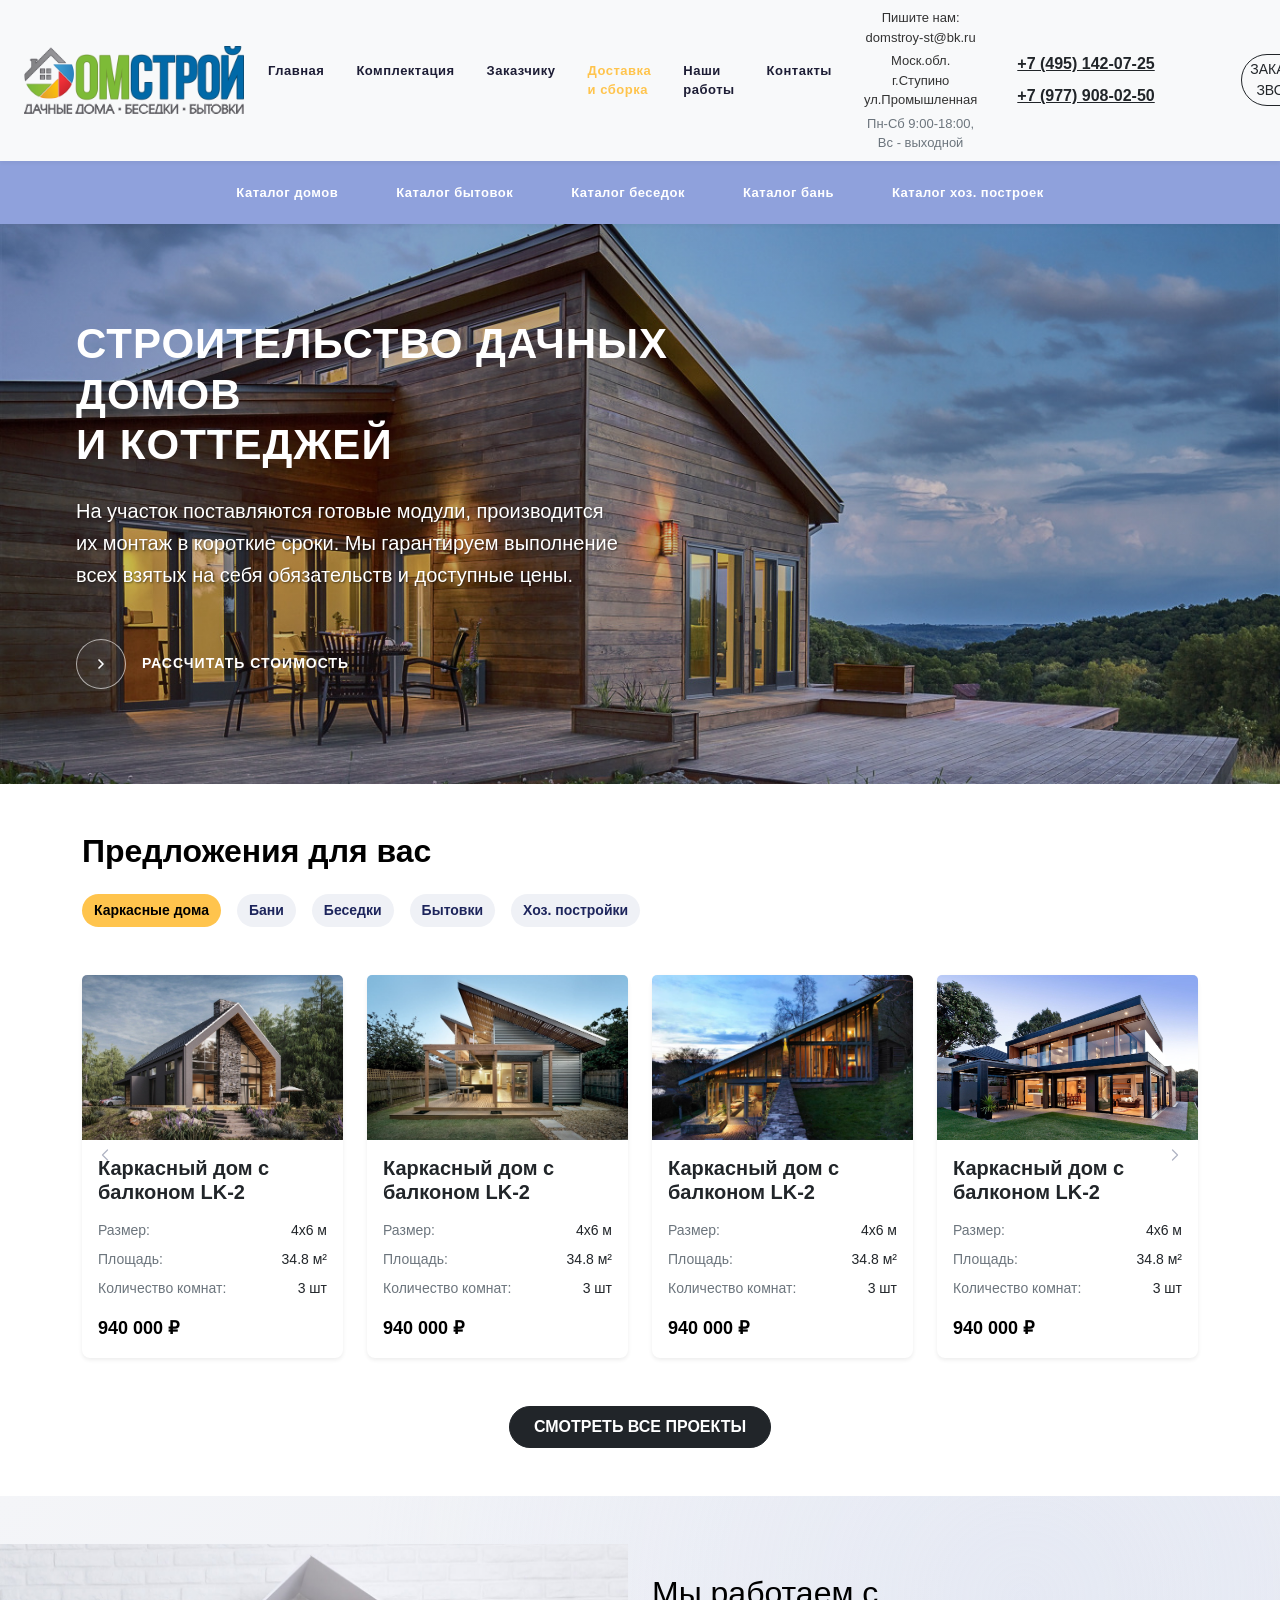
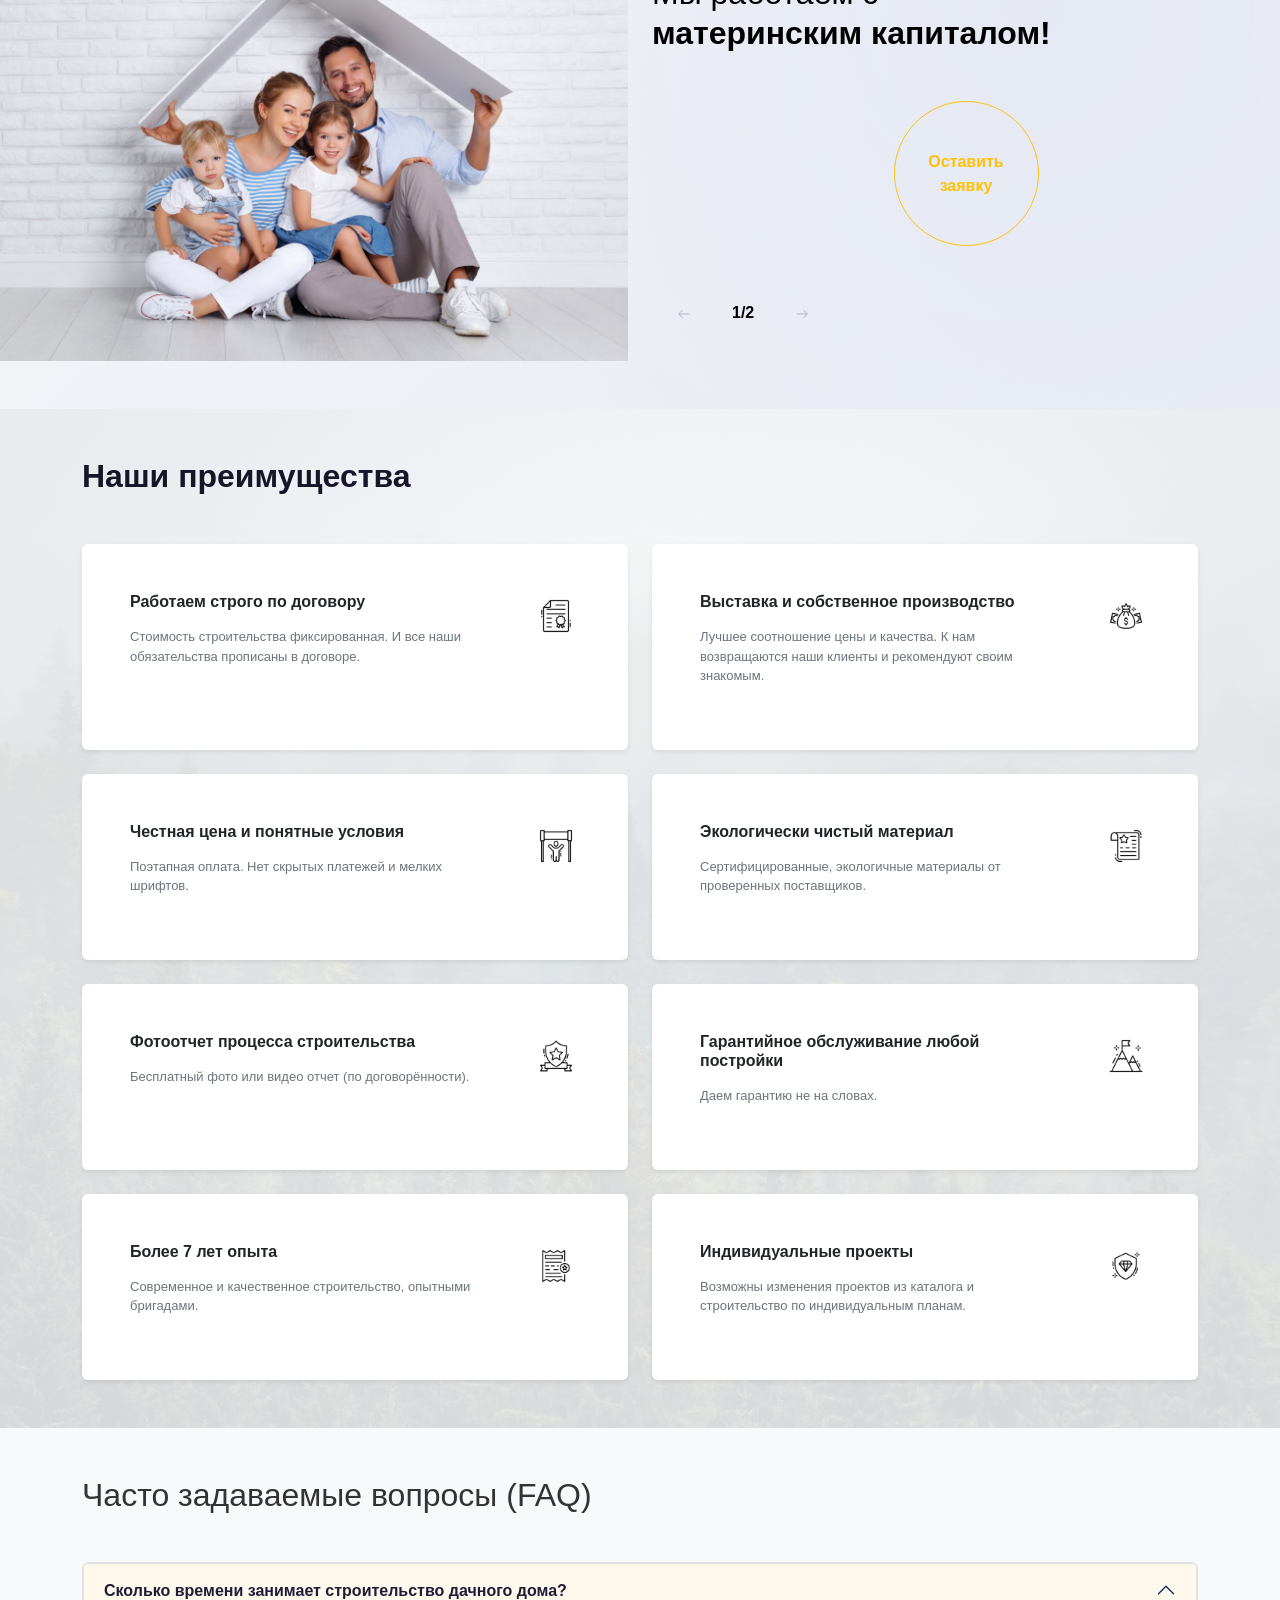
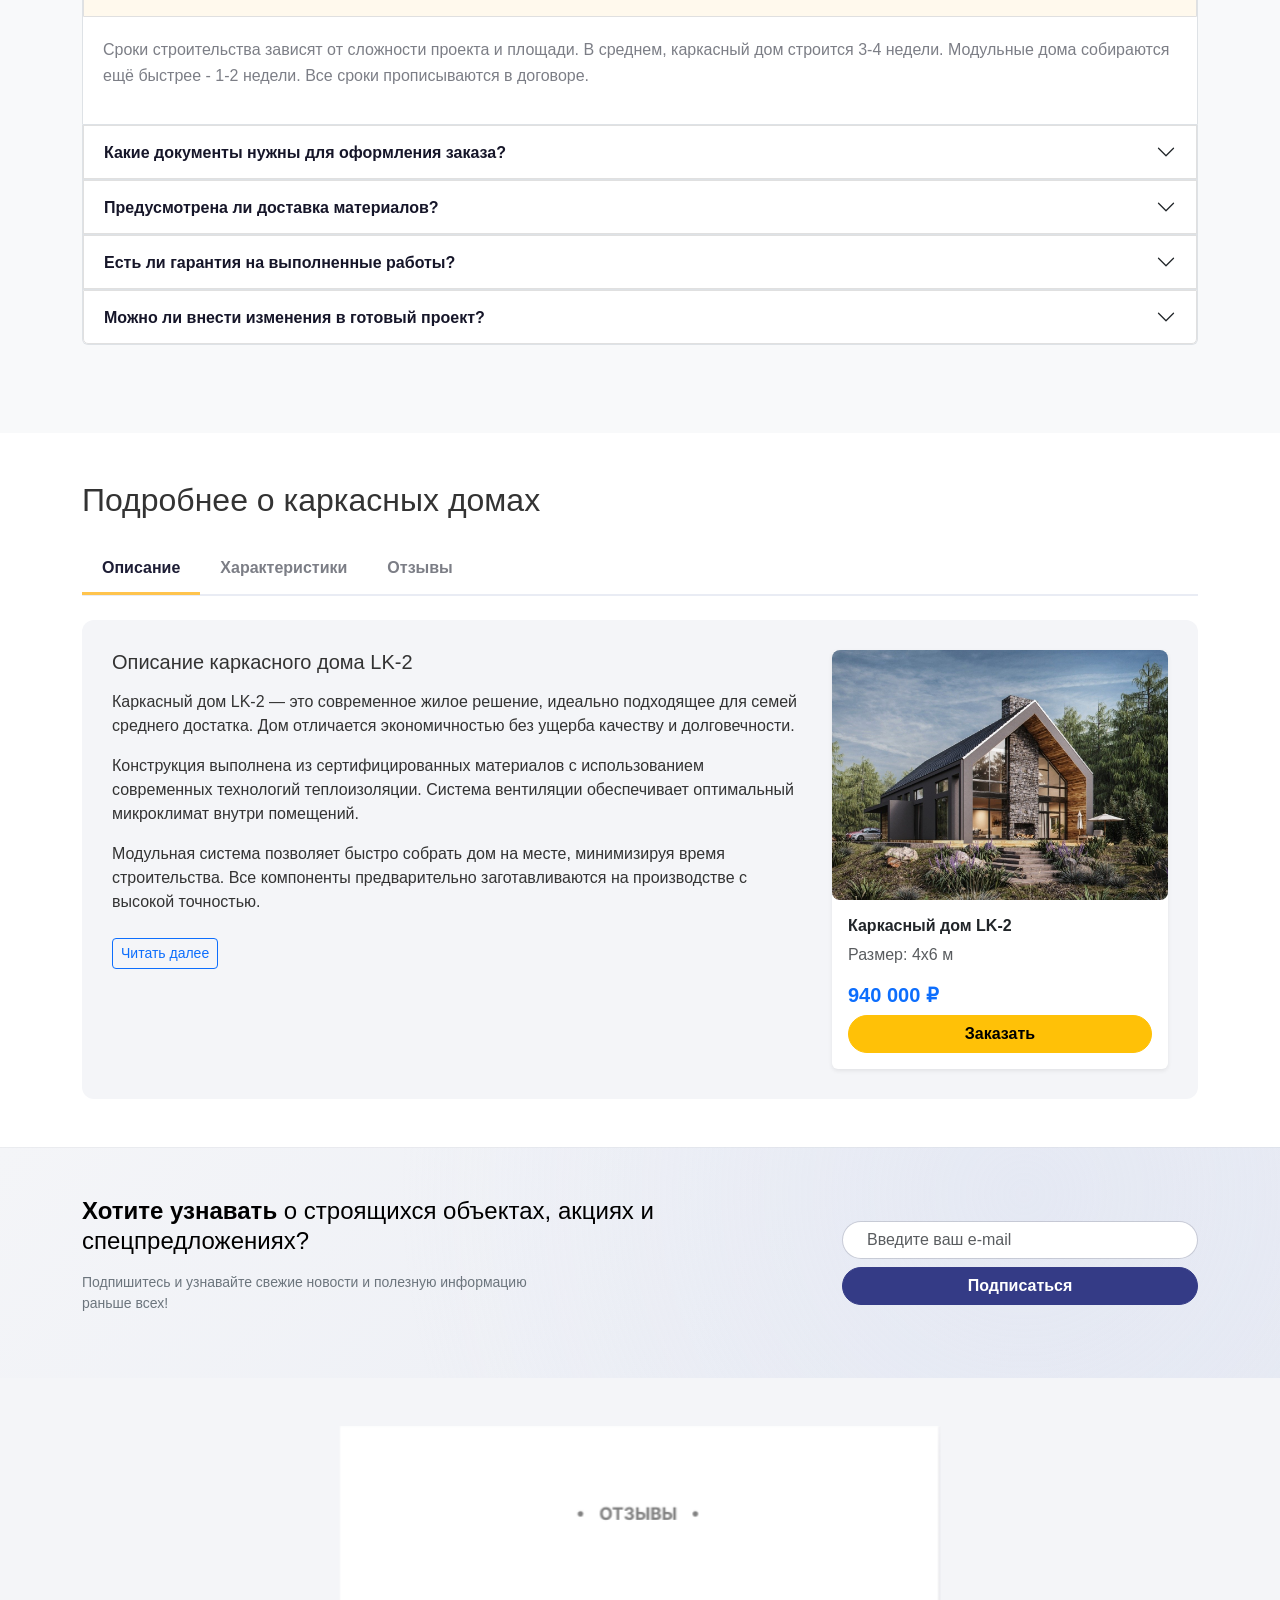
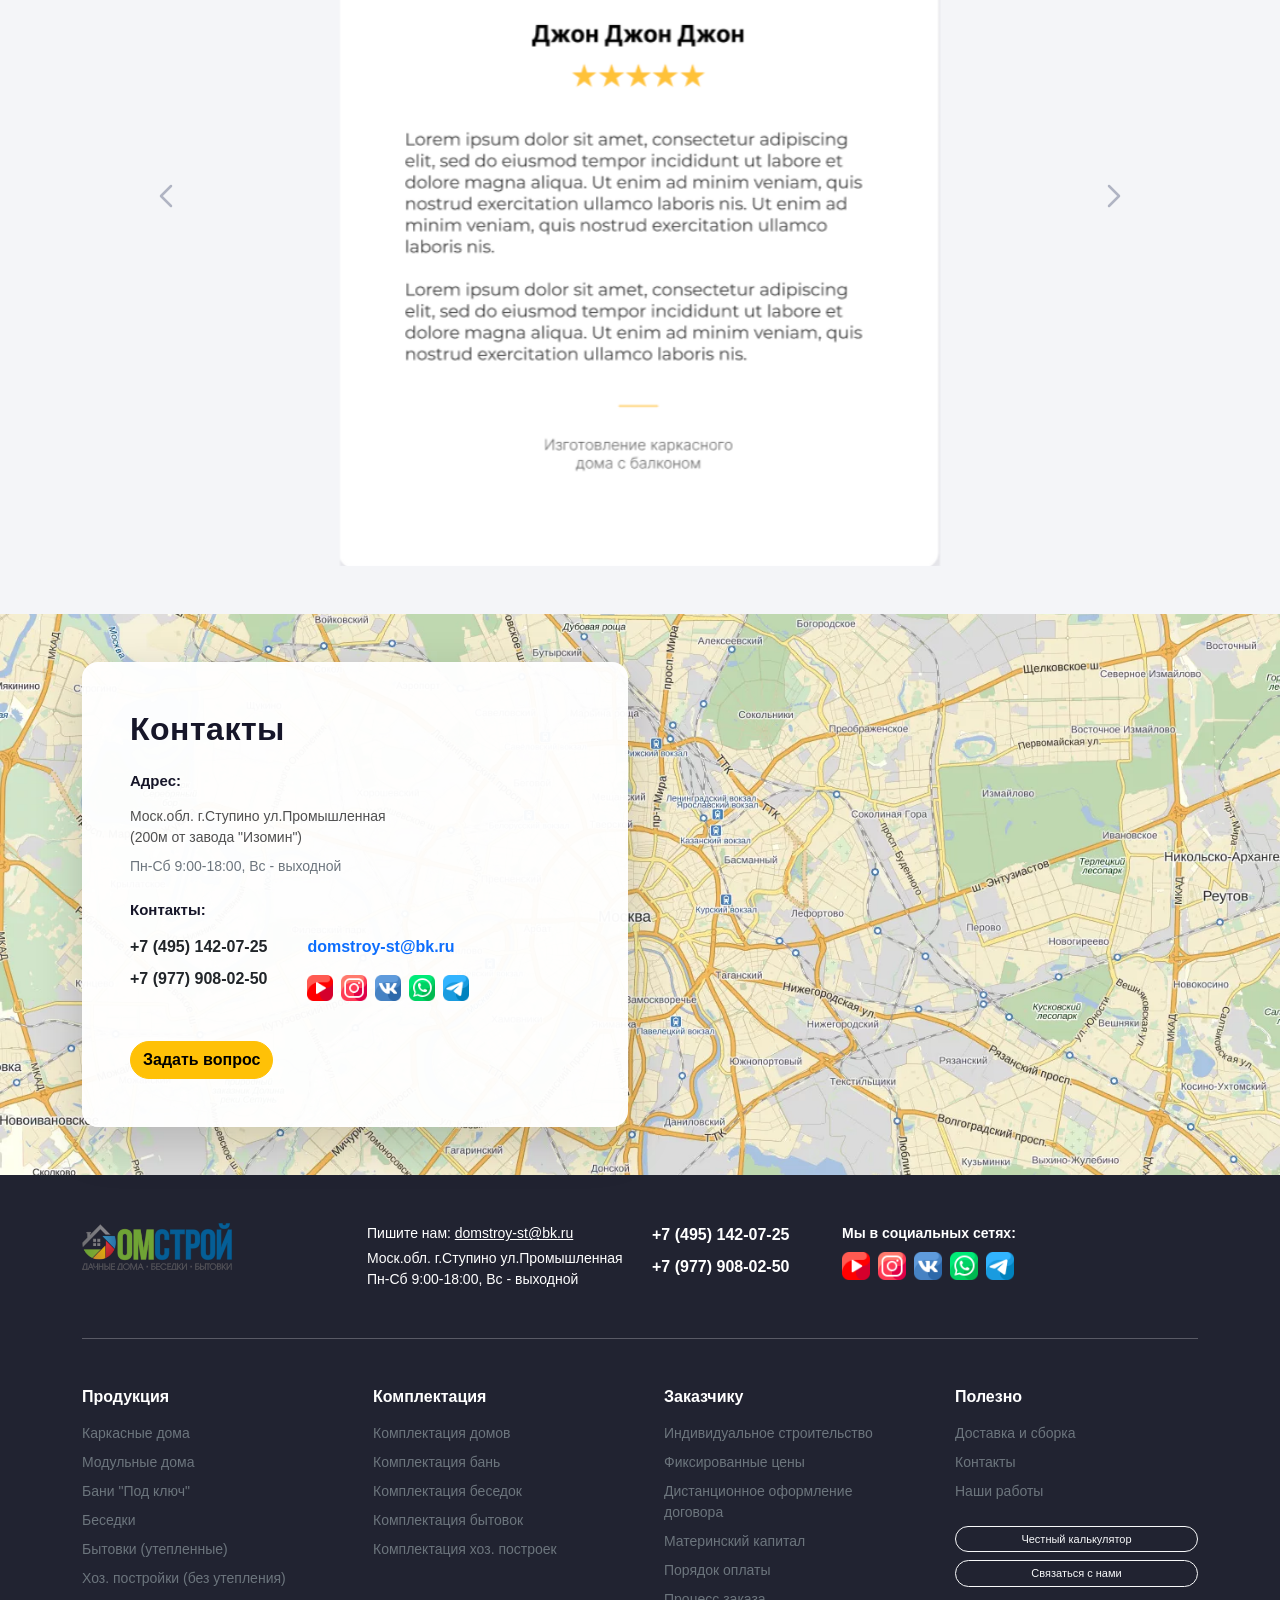
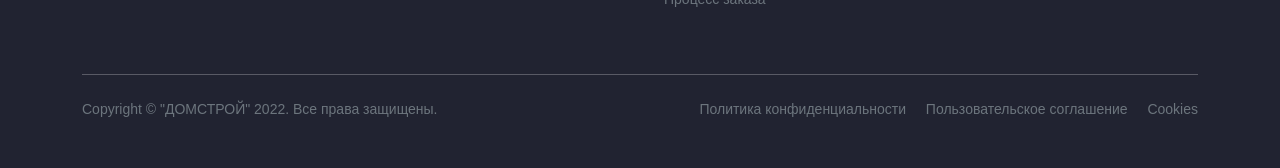
==== Bootstrap/sait2.html @ effdfbab "Update sait2.html" ====
<!DOCTYPE html>
<html lang="ru">
<head>
  <meta charset="UTF-8">
  <meta name="viewport" content="width=device-width, initial-scale=1.0">
  <title>ДомСтрой — Строительство дачных домов</title>
  <link href="https://cdn.jsdelivr.net/npm/bootstrap@5.3.0/dist/css/bootstrap.min.css" rel="stylesheet">
  <link rel="stylesheet" href="sait2.css">
</head>
<body data-bs-spy="scroll" data-bs-target="#mainNavbar" data-bs-root-margin="0px 0px -40%">

  <header id="main">
    <nav class="navbar navbar-expand-lg navbar-light bg-light sticky-top" id="mainNavbar">
      <div class="container-fluid px-3 px-md-4">
        <a class="navbar-brand" href="#main">
          <img src="media/logo.png" alt="ДомСтрой" height="50">
        </a>

        <div class="d-none d-lg-flex align-items-center order-lg-last gap-4 ms-auto">
          <div class="text-center" style="font-size: 13px;">
            <p class="mb-1">Пишите нам: <a href="mailto:domstroy-st@bk.ru" class="text-decoration-none">domstroy-st@bk.ru</a></p>
            <p class="mb-1">Моск.обл. г.Ступино ул.Промышленная</p>
            <p class="mb-0 text-secondary">Пн-Сб 9:00-18:00, Вс - выходной</p>
          </div>
          <div class="d-flex flex-column gap-1 ms-3" style="min-width: 200px;">
            <a href="tel:+74951420725" class="text-dark fw-bold mb-1">+7 (495) 142-07-25</a>
            <a href="tel:+79779080250" class="text-dark fw-bold">+7 (977) 908-02-50</a>
          </div>
          <button class="btn btn-outline-dark btn-sm rounded-pill" data-bs-toggle="modal" data-bs-target="#callbackModal">ЗАКАЗАТЬ ЗВОНОК</button>
          <div class="d-flex gap-2 ms-2">
            <img src="media/youtube.png" alt="YouTube" width="24" height="24" style="cursor: pointer;">
            <img src="media/inst.png" alt="Instagram" width="24" height="24" style="cursor: pointer;">
            <img src="media/vk.png" alt="VK" width="24" height="24" style="cursor: pointer;">
            <img src="media/whatsapp.png" alt="WhatsApp" width="24" height="24" style="cursor: pointer;">
            <img src="media/tg.png" alt="Telegram" width="24" height="24" style="cursor: pointer;">
          </div>
        </div>

        <button class="navbar-toggler" type="button" data-bs-toggle="collapse" data-bs-target="#navbarNav" aria-controls="navbarNav" aria-expanded="false" aria-label="Переключить навигацию">
          <span class="navbar-toggler-icon"></span>
        </button>

        <div class="collapse navbar-collapse mt-3 mt-lg-0" id="navbarNav">
          <div class="navbar-nav ms-auto me-lg-4 gap-lg-3">
            <a class="nav-link active" href="#main">Главная</a>
            <a class="nav-link" href="#equipment">Комплектация</a>
            <div class="nav-item dropdown d-lg-none">
              <a class="nav-link dropdown-toggle" href="#" id="navbarCatalogMob" role="button" data-bs-toggle="dropdown" aria-expanded="false">
                Каталог
              </a>
              <ul class="dropdown-menu" aria-labelledby="navbarCatalogMob">
                <li><a class="dropdown-item" href="#cat-houses">Каталог домов</a></li>
                <li><a class="dropdown-item" href="#cat-cabins">Каталог бытовок</a></li>
                <li><a class="dropdown-item" href="#cat-gazebos">Каталог беседок</a></li>
                <li><a class="dropdown-item" href="#cat-baths">Каталог бань</a></li>
                <li><a class="dropdown-item" href="#cat-buildings">Каталог хоз. построек</a></li>
              </ul>
            </div>
            <a class="nav-link" href="#client">Заказчику</a>
            <a class="nav-link" href="#delivery">Доставка и сборка</a>
            <a class="nav-link" href="#works">Наши работы</a>
            <a class="nav-link" href="#contacts">Контакты</a>
          </div>

          <div class="d-lg-none mt-3 pb-3 border-top">
            <p class="small mb-2">Пишите нам: <a href="mailto:domstroy-st@bk.ru">domstroy-st@bk.ru</a></p>
            <p class="small mb-2">Моск.обл. г.Ступино ул.Промышленная<br>Пн-Сб 9:00-18:00, Вс - выходной</p>
            <div class="d-flex flex-column gap-2 mb-3">
              <a href="tel:+74951420725" class="fw-bold text-dark">+7 (495) 142-07-25</a>
              <a href="tel:+79779080250" class="fw-bold text-dark">+7 (977) 908-02-50</a>
            </div>
            <div class="d-flex gap-2 mb-3">
              <img src="media/youtube.png" alt="YouTube" width="24">
              <img src="media/inst.png" alt="Instagram" width="24">
              <img src="media/vk.png" alt="VK" width="24">
              <img src="media/whatsapp.png" alt="WhatsApp" width="24">
              <img src="media/tg.png" alt="Telegram" width="24">
            </div>
            <button class="btn btn-outline-dark btn-sm w-100 rounded-pill" data-bs-toggle="modal" data-bs-target="#callbackModal">ЗАКАЗАТЬ ЗВОНОК</button>
          </div>
        </div>
      </div>
    </nav>

    <nav class="navbar bg-light d-none d-lg-block py-2" style="background-color: #8fa1dc !important;">
      <div class="container-fluid px-3 px-md-4">
        <ul class="navbar-nav flex-row gap-5 ms-auto me-auto w-100 justify-content-center">
          <li class="nav-item"><a class="nav-link text-white" href="#cat-houses">Каталог домов</a></li>
          <li class="nav-item"><a class="nav-link text-white" href="#cat-cabins">Каталог бытовок</a></li>
          <li class="nav-item"><a class="nav-link text-white" href="#cat-gazebos">Каталог беседок</a></li>
          <li class="nav-item"><a class="nav-link text-white" href="#cat-baths">Каталог бань</a></li>
          <li class="nav-item"><a class="nav-link text-white" href="#cat-buildings">Каталог хоз. построек</a></li>
        </ul>
      </div>
    </nav>
  </header>

  <main>
    <section class="hero d-flex align-items-center justify-content-start">
      <div class="container-fluid" style="max-width: 100%;">
        <div class="row">
          <div class="col-12 col-lg-8">
            <div class="hero-content">
              <h1 class="display-4 fw-bold mb-4">Строительство дачных домов<br>и коттеджей</h1>
              <p class="fs-5 mb-5">На участок поставляются готовые модули, производится их монтаж в короткие сроки. Мы гарантируем выполнение всех взятых на себя обязательств и доступные цены.</p>
              
              <a href="#calculator" class="calc-btn d-inline-flex align-items-center gap-3">
                <span class="arrow-circle d-flex align-items-center justify-content-center" style="width: 50px; height: 50px; border: 1px solid rgba(255,255,255,0.6); border-radius: 50px; background: rgba(255,255,255,0.05);">
                  <svg viewBox="0 0 24 24" style="width: 16px; height: 16px; fill: none; stroke: #fff; stroke-width: 2.5; stroke-linecap: round; stroke-linejoin: round;">
                    <polyline points="9 18 15 12 9 6"></polyline>
                  </svg>
                </span>
                Рассчитать стоимость
              </a>
            </div>
          </div>
        </div>
      </div>
    </section>
    <section class="offers py-5" id="equipment">
      <div class="container-lg">
        <h2 class="offers-title mb-4">Предложения для вас</h2>
        
        <div class="d-flex flex-wrap gap-3 mb-5">
          <button class="btn btn-light rounded-pill tab-btn active" data-bs-toggle="button">Каркасные дома</button>
          <button class="btn btn-light rounded-pill tab-btn" data-bs-toggle="button">Бани</button>
          <button class="btn btn-light rounded-pill tab-btn" data-bs-toggle="button">Беседки</button>
          <button class="btn btn-light rounded-pill tab-btn" data-bs-toggle="button">Бытовки</button>
          <button class="btn btn-light rounded-pill tab-btn" data-bs-toggle="button">Хоз. постройки</button>
        </div>
        
        <div class="position-relative">
          <button class="btn btn-link text-decoration-none position-absolute top-50 start-0 translate-middle-y z-3 arrow-btn prev-btn" type="button" style="color: #b0b4c3;">
            <svg viewBox="0 0 24 24" width="20" height="40" fill="none" stroke="currentColor" stroke-width="1.5" stroke-linecap="round" stroke-linejoin="round"><polyline points="15 18 9 12 15 6"></polyline></svg>
          </button>
          
          <div class="row g-4">
            <div class="col-12 col-md-6 col-lg-3">
              <div class="card h-100 product-card border-0 rounded-3 shadow-sm">
                <img src="media/dom1.png" class="card-img-top" alt="Каркасный дом" style="height: 165px; object-fit: cover;">
                <div class="card-body d-flex flex-column">
                  <h5 class="card-title fw-bold mb-3">Каркасный дом с балконом LK-2</h5>
                  <div class="specs mb-3 flex-grow-1">
                    <div class="d-flex justify-content-between mb-2">
                      <span class="small text-secondary">Размер:</span><span class="small fw-medium">4х6 м</span>
                    </div>
                    <div class="d-flex justify-content-between mb-2">
                      <span class="small text-secondary">Площадь:</span><span class="small fw-medium">34.8 м²</span>
                    </div>
                    <div class="d-flex justify-content-between">
                      <span class="small text-secondary">Количество комнат:</span><span class="small fw-medium">3 шт</span>
                    </div>
                  </div>
                  <div class="product-price fw-bold">940 000 ₽</div>
                </div>
              </div>
            </div>

            <div class="col-12 col-md-6 col-lg-3">
              <div class="card h-100 product-card border-0 rounded-3 shadow-sm">
                <img src="media/dom2.png" class="card-img-top" alt="Каркасный дом" style="height: 165px; object-fit: cover;">
                <div class="card-body d-flex flex-column">
                  <h5 class="card-title fw-bold mb-3">Каркасный дом с балконом LK-2</h5>
                  <div class="specs mb-3 flex-grow-1">
                    <div class="d-flex justify-content-between mb-2">
                      <span class="small text-secondary">Размер:</span><span class="small fw-medium">4х6 м</span>
                    </div>
                    <div class="d-flex justify-content-between mb-2">
                      <span class="small text-secondary">Площадь:</span><span class="small fw-medium">34.8 м²</span>
                    </div>
                    <div class="d-flex justify-content-between">
                      <span class="small text-secondary">Количество комнат:</span><span class="small fw-medium">3 шт</span>
                    </div>
                  </div>
                  <div class="product-price fw-bold">940 000 ₽</div>
                </div>
              </div>
            </div>

            <div class="col-12 col-md-6 col-lg-3">
              <div class="card h-100 product-card border-0 rounded-3 shadow-sm">
                <img src="media/dom3.png" class="card-img-top" alt="Каркасный дом" style="height: 165px; object-fit: cover;">
                <div class="card-body d-flex flex-column">
                  <h5 class="card-title fw-bold mb-3">Каркасный дом с балконом LK-2</h5>
                  <div class="specs mb-3 flex-grow-1">
                    <div class="d-flex justify-content-between mb-2">
                      <span class="small text-secondary">Размер:</span><span class="small fw-medium">4х6 м</span>
                    </div>
                    <div class="d-flex justify-content-between mb-2">
                      <span class="small text-secondary">Площадь:</span><span class="small fw-medium">34.8 м²</span>
                    </div>
                    <div class="d-flex justify-content-between">
                      <span class="small text-secondary">Количество комнат:</span><span class="small fw-medium">3 шт</span>
                    </div>
                  </div>
                  <div class="product-price fw-bold">940 000 ₽</div>
                </div>
              </div>
            </div>

            <div class="col-12 col-md-6 col-lg-3">
              <div class="card h-100 product-card border-0 rounded-3 shadow-sm">
                <img src="media/dom4.png" class="card-img-top" alt="Каркасный дом" style="height: 165px; object-fit: cover;">
                <div class="card-body d-flex flex-column">
                  <h5 class="card-title fw-bold mb-3">Каркасный дом с балконом LK-2</h5>
                  <div class="specs mb-3 flex-grow-1">
                    <div class="d-flex justify-content-between mb-2">
                      <span class="small text-secondary">Размер:</span><span class="small fw-medium">4х6 м</span>
                    </div>
                    <div class="d-flex justify-content-between mb-2">
                      <span class="small text-secondary">Площадь:</span><span class="small fw-medium">34.8 м²</span>
                    </div>
                    <div class="d-flex justify-content-between">
                      <span class="small text-secondary">Количество комнат:</span><span class="small fw-medium">3 шт</span>
                    </div>
                  </div>
                  <div class="product-price fw-bold">940 000 ₽</div>
                </div>
              </div>
            </div>
          </div>

          <button class="btn btn-link text-decoration-none position-absolute top-50 end-0 translate-middle-y z-3 arrow-btn next-btn" type="button" style="color: #b0b4c3;">
            <svg viewBox="0 0 24 24" width="20" height="40" fill="none" stroke="currentColor" stroke-width="1.5" stroke-linecap="round" stroke-linejoin="round"><polyline points="9 18 15 12 9 6"></polyline></svg>
          </button>
        </div>

        <div class="text-center mt-5">
          <a href="#" class="btn btn-dark rounded-pill py-2 px-4 text-uppercase fw-bold">Смотреть все проекты</a>
        </div>
      </div>
    </section>
    <section class="promo-slider py-5" id="client>
      <div class="container-lg">
        <div class="row align-items-center gy-4">
          <div class="col-12 col-lg-6">
            <img src="media/zayavka.png" class="img-fluid" alt="Работа с материнским капиталом">
          </div>
          
          <div class="col-12 col-lg-6">
            <div class="promo-content">
              <h2 class="fs-2 mb-5">Мы работаем с <br><strong>материнским капиталом!</strong></h2>
              <button class="btn btn-outline-warning rounded-circle d-flex align-items-center justify-content-center mx-lg-auto" style="width: 145px; height: 145px; font-weight: 700;" data-bs-toggle="modal" data-bs-target="#applicationModal">
                Оставить<br>заявку
              </button>
              
              <div class="d-flex align-items-center gap-3 mt-5 slider-controls">
                <button class="btn btn-link text-decoration-none text-secondary control-arrow" type="button">
                  <svg viewBox="0 0 24 24" width="38" height="16" fill="none" stroke="currentColor" stroke-width="1.5"><line x1="20" y1="12" x2="4" y2="12"></line><polyline points="10 18 4 12 10 6"></polyline></svg>
                </button>
                <span class="fw-bold">1/2</span>
                <button class="btn btn-link text-decoration-none text-secondary control-arrow" type="button">
                  <svg viewBox="0 0 24 24" width="38" height="16" fill="none" stroke="currentColor" stroke-width="1.5"><line x1="4" y1="12" x2="20" y2="12"></line><polyline points="14 6 20 12 14 18"></polyline></svg>
                </button>
              </div>
            </div>
          </div>
        </div>
      </div>
    </section>
    <section class="advantages py-5" id="delivery">
      <div class="container-lg">
        <h2 class="advantages-title mb-5">Наши преимущества</h2>
        
        <div class="row g-4">
          <div class="col-12 col-lg-6">
            <div class="card border-0 p-4 p-lg-5 h-100 shadow-sm adv-card">
              <div class="row align-items-start gap-3">
                <div class="col">
                  <h5 class="fw-bold text-dark mb-3">Работаем строго по договору</h5>
                  <p class="text-secondary">Стоимость строительства фиксированная. И все наши обязательства прописаны в договоре.</p>
                </div>
                <div class="col-auto">
                  <img src="media/p1.png" alt="Договор" width="48">
                </div>
              </div>
            </div>
          </div>

          <div class="col-12 col-lg-6">
            <div class="card border-0 p-4 p-lg-5 h-100 shadow-sm adv-card">
              <div class="row align-items-start gap-3">
                <div class="col">
                  <h5 class="fw-bold text-dark mb-3">Выставка и собственное производство</h5>
                  <p class="text-secondary">Лучшее соотношение цены и качества. К нам возвращаются наши клиенты и рекомендуют своим знакомым.</p>
                </div>
                <div class="col-auto">
                  <img src="media/p2.png" alt="Производство" width="48">
                </div>
              </div>
            </div>
          </div>

          <div class="col-12 col-lg-6">
            <div class="card border-0 p-4 p-lg-5 h-100 shadow-sm adv-card">
              <div class="row align-items-start gap-3">
                <div class="col">
                  <h5 class="fw-bold text-dark mb-3">Честная цена и понятные условия</h5>
                  <p class="text-secondary">Поэтапная оплата. Нет скрытых платежей и мелких шрифтов.</p>
                </div>
                <div class="col-auto">
                  <img src="media/p3.png" alt="Честная цена" width="48">
                </div>
              </div>
            </div>
          </div>

          <div class="col-12 col-lg-6">
            <div class="card border-0 p-4 p-lg-5 h-100 shadow-sm adv-card">
              <div class="row align-items-start gap-3">
                <div class="col">
                  <h5 class="fw-bold text-dark mb-3">Экологически чистый материал</h5>
                  <p class="text-secondary">Сертифицированные, экологичные материалы от проверенных поставщиков.</p>
                </div>
                <div class="col-auto">
                  <img src="media/p4.png" alt="Эко материалы" width="48">
                </div>
              </div>
            </div>
          </div>

          <div class="col-12 col-lg-6">
            <div class="card border-0 p-4 p-lg-5 h-100 shadow-sm adv-card">
              <div class="row align-items-start gap-3">
                <div class="col">
                  <h5 class="fw-bold text-dark mb-3">Фотоотчет процесса строительства</h5>
                  <p class="text-secondary">Бесплатный фото или видео отчет (по договорённости).</p>
                </div>
                <div class="col-auto">
                  <img src="media/p5.png" alt="Фотоотчет" width="48">
                </div>
              </div>
            </div>
          </div>

          <div class="col-12 col-lg-6">
            <div class="card border-0 p-4 p-lg-5 h-100 shadow-sm adv-card">
              <div class="row align-items-start gap-3">
                <div class="col">
                  <h5 class="fw-bold text-dark mb-3">Гарантийное обслуживание любой постройки</h5>
                  <p class="text-secondary">Даем гарантию не на словах.</p>
                </div>
                <div class="col-auto">
                  <img src="media/p6.png" alt="Гарантия" width="48">
                </div>
              </div>
            </div>
          </div>

          <div class="col-12 col-lg-6">
            <div class="card border-0 p-4 p-lg-5 h-100 shadow-sm adv-card">
              <div class="row align-items-start gap-3">
                <div class="col">
                  <h5 class="fw-bold text-dark mb-3">Более 7 лет опыта</h5>
                  <p class="text-secondary">Современное и качественное строительство, опытными бригадами.</p>
                </div>
                <div class="col-auto">
                  <img src="media/p7.png" alt="Опыт" width="48">
                </div>
              </div>
            </div>
          </div>

          <div class="col-12 col-lg-6">
            <div class="card border-0 p-4 p-lg-5 h-100 shadow-sm adv-card">
              <div class="row align-items-start gap-3">
                <div class="col">
                  <h5 class="fw-bold text-dark mb-3">Индивидуальные проекты</h5>
                  <p class="text-secondary">Возможны изменения проектов из каталога и строительство по индивидуальным планам.</p>
                </div>
                <div class="col-auto">
                  <img src="media/p8.png" alt="Проекты" width="48">
                </div>
              </div>
            </div>
          </div>
        </div>
      </div>
    </section>

    <!-- СКРЫТИЕ И РАСКРЫТИЕ КОНТЕНТА -->
    <!-- 9. Accordion: Группа сворачиваемых панелей (FAQ) -->
    <section class="py-5 bg-light" id="faq">
      <div class="container-lg">
        <h2 class="mb-5">Часто задаваемые вопросы (FAQ)</h2>
        
        <div class="accordion" id="faqAccordion">
          <div class="accordion-item">
            <h2 class="accordion-header">
              <button class="accordion-button" type="button" data-bs-toggle="collapse" data-bs-target="#faq1" aria-expanded="true" aria-controls="faq1">
                Сколько времени занимает строительство дачного дома?
              </button>
            </h2>
            <div id="faq1" class="accordion-collapse collapse show" data-bs-parent="#faqAccordion">
              <div class="accordion-body">
                <p>Сроки строительства зависят от сложности проекта и площади. В среднем, каркасный дом строится 3-4 недели. Модульные дома собираются ещё быстрее - 1-2 недели. Все сроки прописываются в договоре.</p>
              </div>
            </div>
          </div>

          <div class="accordion-item">
            <h2 class="accordion-header">
              <button class="accordion-button collapsed" type="button" data-bs-toggle="collapse" data-bs-target="#faq2" aria-expanded="false" aria-controls="faq2">
                Какие документы нужны для оформления заказа?
              </button>
            </h2>
            <div id="faq2" class="accordion-collapse collapse" data-bs-parent="#faqAccordion">
              <div class="accordion-body">
                <p>На первом этапе достаточно паспорта и пассивов. Для оформления договора потребуются документы на земельный участок или справка о его наличии. При использовании материнского капитала нужны дополнительные документы, которые мы помогаем оформить.</p>
              </div>
            </div>
          </div>

          <div class="accordion-item">
            <h2 class="accordion-header">
              <button class="accordion-button collapsed" type="button" data-bs-toggle="collapse" data-bs-target="#faq3" aria-expanded="false" aria-controls="faq3">
                Предусмотрена ли доставка материалов?
              </button>
            </h2>
            <div id="faq3" class="accordion-collapse collapse" data-bs-parent="#faqAccordion">
              <div class="accordion-body">
                <p>Да, мы предоставляем услугу доставки готовых модулей прямо на участок. Стоимость доставки зависит от расстояния и включается в общую стоимость проекта. Доставка осуществляется специализированным транспортом.</p>
              </div>
            </div>
          </div>

          <div class="accordion-item">
            <h2 class="accordion-header">
              <button class="accordion-button collapsed" type="button" data-bs-toggle="collapse" data-bs-target="#faq4" aria-expanded="false" aria-controls="faq4">
                Есть ли гарантия на выполненные работы?
              </button>
            </h2>
            <div id="faq4" class="accordion-collapse collapse" data-bs-parent="#faqAccordion">
              <div class="accordion-body">
                <p>Конечно! Мы даем гарантию на все выполняемые работы сроком на 5 лет. В течение этого периода при возникновении проблем, связанных с качеством исполнения, мы проводим бесплатные работы по исправлению.</p>
              </div>
            </div>
          </div>

          <div class="accordion-item">
            <h2 class="accordion-header">
              <button class="accordion-button collapsed" type="button" data-bs-toggle="collapse" data-bs-target="#faq5" aria-expanded="false" aria-controls="faq5">
                Можно ли внести изменения в готовый проект?
              </button>
            </h2>
            <div id="faq5" class="accordion-collapse collapse" data-bs-parent="#faqAccordion">
              <div class="accordion-body">
                <p>Да, мы предоставляем услугу индивидуального проектирования. Если готовый проект вам не полностью подходит, наши специалисты помогут адаптировать его под ваши пожелания. Доп. расходы зависят от объема изменений.</p>
              </div>
            </div>
          </div>
        </div>
      </div>
    </section>

    <!-- 11. Nav-Tabs: Переключение между вкладками с разным содержимым -->
    <section class="py-5">
      <div class="container-lg">
        <h2 class="mb-4">Подробнее о каркасных домах</h2>
        
        <ul class="nav nav-tabs mb-4" id="productTabs" role="tablist">
          <li class="nav-item" role="presentation">
            <button class="nav-link active" id="description-tab" data-bs-toggle="tab" data-bs-target="#description" type="button" role="tab" aria-controls="description" aria-selected="true">
              <i class="bi bi-info-circle"></i> Описание
            </button>
          </li>
          <li class="nav-item" role="presentation">
            <button class="nav-link" id="characteristics-tab" data-bs-toggle="tab" data-bs-target="#characteristics" type="button" role="tab" aria-controls="characteristics" aria-selected="false">
              <i class="bi bi-list"></i> Характеристики
            </button>
          </li>
          <li class="nav-item" role="presentation">
            <button class="nav-link" id="reviews-tab" data-bs-toggle="tab" data-bs-target="#reviews-content" type="button" role="tab" aria-controls="reviews-content" aria-selected="false">
              <i class="bi bi-star"></i> Отзывы
            </button>
          </li>
        </ul>

        <div class="tab-content" id="productTabsContent">
          <div class="tab-pane fade show active" id="description" role="tabpanel" aria-labelledby="description-tab">
            <div class="row">
              <div class="col-lg-8">
                <h5 class="mb-3">Описание каркасного дома LK-2</h5>
                <p>Каркасный дом LK-2 — это современное жилое решение, идеально подходящее для семей среднего достатка. Дом отличается экономичностью без ущерба качеству и долговечности.</p>
                <p>Конструкция выполнена из сертифицированных материалов с использованием современных технологий теплоизоляции. Система вентиляции обеспечивает оптимальный микроклимат внутри помещений.</p>
                <p>Модульная система позволяет быстро собрать дом на месте, минимизируя время строительства. Все компоненты предварительно заготавливаются на производстве с высокой точностью.</p>
                
                <!-- 10. Collapse: Сворачиваемый блок "Читать далее" -->
                <div class="mt-4">
                  <button class="btn btn-outline-primary btn-sm" type="button" data-bs-toggle="collapse" data-bs-target="#moreDescription" aria-expanded="false" aria-controls="moreDescription">
                    Читать далее
                  </button>
                  <div class="collapse mt-3" id="moreDescription">
                    <div class="card card-body border-0 bg-light">
                      <p>Дополнительные преимущества этого проекта:</p>
                      <ul class="list-unstyled">
                        <li>✓ Естественное освещение через большие окна</li>
                        <li>✓ Удобная планировка с отдельной спальней</li>
                        <li>✓ Функциональная кухня-столовая</li>
                        <li>✓ Просторный балкон для отдыха</li>
                        <li>✓ Система водоснабжения и электричества</li>
                        <li>✓ Возможность подключения отопления и водоснабжения</li>
                      </ul>
                      <p class="mt-3">Материалы, использованные в строительстве, экологичны и безопасны для здоровья семьи. Дом может эксплуатироваться как в теплое, так и в холодное время года.</p>
                    </div>
                  </div>
                </div>
              </div>
              <div class="col-lg-4">
                <div class="card border-0 shadow-sm">
                  <img src="media/dom1.png" class="card-img-top rounded-3" alt="Каркасный дом LK-2" style="height: 250px; object-fit: cover;">
                  <div class="card-body">
                    <h6 class="fw-bold">Каркасный дом LK-2</h6>
                    <p class="text-muted mb-3">Размер: 4х6 м</p>
                    <p class="h5 fw-bold text-primary">940 000 ₽</p>
                    <button class="btn btn-warning rounded-pill w-100 fw-bold" data-bs-toggle="modal" data-bs-target="#applicationModal">Заказать</button>
                  </div>
                </div>
              </div>
            </div>
          </div>

          <div class="tab-pane fade" id="characteristics" role="tabpanel" aria-labelledby="characteristics-tab">
            <div class="table-responsive">
              <table class="table table-hover">
                <thead class="table-light">
                  <tr>
                    <th>Параметр</th>
                    <th>Значение</th>
                  </tr>
                </thead>
                <tbody>
                  <tr>
                    <td><strong>Размеры</strong></td>
                    <td>4м х 6м</td>
                  </tr>
                  <tr>
                    <td><strong>Площадь</strong></td>
                    <td>34.8 м²</td>
                  </tr>
                  <tr>
                    <td><strong>Высота</strong></td>
                    <td>3.2 м</td>
                  </tr>
                  <tr>
                    <td><strong>Комнаты</strong></td>
                    <td>3 (спальня, кухня, жилая комната)</td>
                  </tr>
                  <tr>
                    <td><strong>Материал стен</strong></td>
                    <td>Каркас из хвойной древесины 150х50 мм</td>
                  </tr>
                  <tr>
                    <td><strong>Утеплитель</strong></td>
                    <td>Минеральная вата 150 мм</td>
                  </tr>
                  <tr>
                    <td><strong>Кровля</strong></td>
                    <td>Ондулин</td>
                  </tr>
                  <tr>
                    <td><strong>Фундамент</strong></td>
                    <td>Винтовой или столбчатый (по выбору)</td>
                  </tr>
                  <tr>
                    <td><strong>Гарантия</strong></td>
                    <td>5 лет</td>
                  </tr>
                  <tr>
                    <td><strong>Срок строительства</strong></td>
                    <td>2-3 недели</td>
                  </tr>
                </tbody>
              </table>
            </div>
          </div>

          <div class="tab-pane fade" id="reviews-content" role="tabpanel" aria-labelledby="reviews-tab">
            <div class="row">
              <div class="col-md-6 mb-4">
                <div class="card h-100 border-0 shadow-sm">
                  <div class="card-body">
                    <div class="d-flex mb-3">
                      <span class="text-warning">★★★★★</span>
                    </div>
                    <p class="card-text">"Отличный дом, строилась очень быстро! Рекомендую компанию ДомСтрой."</p>
                    <p class="small text-muted mb-0">Иван П., г.Тула</p>
                  </div>
                </div>
              </div>
              <div class="col-md-6 mb-4">
                <div class="card h-100 border-0 shadow-sm">
                  <div class="card-body">
                    <div class="d-flex mb-3">
                      <span class="text-warning">★★★★☆</span>
                    </div>
                    <p class="card-text">"Хорошее качество, доступная цена. Хотелось бы больше вариантов внутренней отделки."</p>
                    <p class="small text-muted mb-0">Мария Л., Московская область</p>
                  </div>
                </div>
              </div>
            </div>
          </div>
        </div>
      </div>
    </section>

    <section class="subscribe-vk py-5">
      <div class="container-lg">
        <div class="row g-4 align-items-center">
          <div class="col-12 col-lg-8">
            <h2 class="fs-4 fw-normal mb-3"><strong>Хотите узнавать</strong> о строящихся объектах, акциях и спецпредложениях?</h2>
            <p class="text-secondary">Подпишитесь и узнавайте свежие новости и полезную информацию раньше всех!</p>
          </div>
          <div class="col-12 col-lg-4">
            <form class="d-flex flex-column gap-2" action="#" method="POST">
              <input type="email" class="form-control rounded-pill px-4" placeholder="Введите ваш e-mail" required>
              <button type="submit" class="btn btn-dark rounded-pill fw-bold">Подписаться</button>
            </form>
          </div>
        </div>
      </div>
    </section>
    <section class="reviews py-5" id="works">
      <div class="container-lg">
        <div id="reviewsCarousel" class="carousel slide" data-bs-ride="carousel">
          <div class="carousel-inner">
            <div class="carousel-item active">
              <img src="media/otzyv.png" class="d-block w-100" alt="Отзыв" style="max-width: 600px; margin: 0 auto;">
            </div>
            <div class="carousel-item">
              <img src="media/otzyv.png" class="d-block w-100" alt="Отзыв" style="max-width: 600px; margin: 0 auto;">
            </div>
          </div>
          <button class="carousel-control-prev" type="button" data-bs-target="#reviewsCarousel" data-bs-slide="prev">
            <svg viewBox="0 0 24 24" width="40" height="40" fill="none" stroke="currentColor" stroke-width="1.5" stroke-linecap="round" stroke-linejoin="round"><polyline points="15 18 9 12 15 6"></polyline></svg>
          </button>
          <button class="carousel-control-next" type="button" data-bs-target="#reviewsCarousel" data-bs-slide="next">
            <svg viewBox="0 0 24 24" width="40" height="40" fill="none" stroke="currentColor" stroke-width="1.5" stroke-linecap="round" stroke-linejoin="round"><polyline points="9 18 15 12 9 6"></polyline></svg>
          </button>
        </div>
      </div>
    </section>
    <section class="contacts-section py-5" id="contacts">
      <div class="container-lg" style="z-index: 10; position: relative;">
        <div class="row">
          <div class="col-12 col-lg-6">
            <div class="card contacts-card border-0 shadow-lg rounded-4">
              <div class="card-body p-5">
                <h2 class="card-title fw-bold mb-4">Контакты</h2>
                
                <div class="mb-4">
                  <h5 class="fw-bold mb-3">Адрес:</h5>
                  <p class="mb-2">Моск.обл. г.Ступино ул.Промышленная<br>(200м от завода "Изомин")</p>
                  <p class="text-secondary small">Пн-Сб 9:00-18:00, Вс - выходной</p>
                </div>

                <div class="mb-4">
                  <h5 class="fw-bold mb-3">Контакты:</h5>
                  <div class="row gap-3">
                    <div class="col-auto">
                      <div class="d-flex flex-column gap-2">
                        <a href="tel:+74951420725" class="fw-bold text-dark text-decoration-none">+7 (495) 142-07-25</a>
                        <a href="tel:+79779080250" class="fw-bold text-dark text-decoration-none">+7 (977) 908-02-50</a>
                      </div>
                    </div>
                    <div class="col">
                      <div class="d-flex flex-column gap-3">
                        <a href="mailto:domstroy-st@bk.ru" class="text-primary text-decoration-none fw-semibold">domstroy-st@bk.ru</a>
                        <div class="d-flex gap-2">
                          <img src="media/youtube.png" alt="YouTube" width="26" style="cursor: pointer;">
                          <img src="media/inst.png" alt="Instagram" width="26" style="cursor: pointer;">
                          <img src="media/vk.png" alt="VK" width="26" style="cursor: pointer;">
                          <img src="media/whatsapp.png" alt="WhatsApp" width="26" style="cursor: pointer;">
                          <img src="media/tg.png" alt="Telegram" width="26" style="cursor: pointer;">
                        </div>
                      </div>
                    </div>
                  </div>
                </div>

                <button class="btn btn-warning rounded-pill fw-bold mt-3" data-bs-toggle="modal" data-bs-target="#questionModal">Задать вопрос</button>
              </div>
            </div>
          </div>
        </div>
      </div>
    </section>
  </main>

  <footer class="bg-dark text-white py-5">
    <div class="container-lg">
      <div class="row g-4 mb-5">
        <div class="col-12 col-md-6 col-lg-3">
          <img src="media/logo.png" alt="ДомСтрой" style="max-width: 150px; opacity: 0.85;">
        </div>
        <div class="col-12 col-md-6 col-lg-3 small">
          <p class="mb-1">Пишите нам: <a href="mailto:domstroy-st@bk.ru" class="text-white text-decoration-underline">domstroy-st@bk.ru</a></p>
          <p class="mb-0">Моск.обл. г.Ступино ул.Промышленная<br>Пн-Сб 9:00-18:00, Вс - выходной</p>
        </div>
        <div class="col-12 col-md-6 col-lg-2">
          <div class="d-flex flex-column gap-2">
            <a href="tel:+74951420725" class="fw-bold text-white text-decoration-none">+7 (495) 142-07-25</a>
            <a href="tel:+79779080250" class="fw-bold text-white text-decoration-none">+7 (977) 908-02-50</a>
          </div>
        </div>
        <div class="col-12 col-md-6 col-lg-4">
          <p class="small fw-bold mb-2">Мы в социальных сетях:</p>
          <div class="d-flex gap-2">
            <img src="media/youtube.png" alt="YouTube" width="28" style="cursor: pointer;">
            <img src="media/inst.png" alt="Instagram" width="28" style="cursor: pointer;">
            <img src="media/vk.png" alt="VK" width="28" style="cursor: pointer;">
            <img src="media/whatsapp.png" alt="WhatsApp" width="28" style="cursor: pointer;">
            <img src="media/tg.png" alt="Telegram" width="28" style="cursor: pointer;">
          </div>
        </div>
      </div>

      <hr class="bg-secondary-subtle my-5">

      <div class="row g-5 mb-5">
        <div class="col-12 col-md-6 col-lg-3">
          <h6 class="fw-bold mb-3">Продукция</h6>
          <ul class="list-unstyled small">
            <li class="mb-2"><a href="#" class="text-secondary text-decoration-none">Каркасные дома</a></li>
            <li class="mb-2"><a href="#" class="text-secondary text-decoration-none">Модульные дома</a></li>
            <li class="mb-2"><a href="#" class="text-secondary text-decoration-none">Бани "Под ключ"</a></li>
            <li class="mb-2"><a href="#" class="text-secondary text-decoration-none">Беседки</a></li>
            <li class="mb-2"><a href="#" class="text-secondary text-decoration-none">Бытовки (утепленные)</a></li>
            <li><a href="#" class="text-secondary text-decoration-none">Хоз. постройки (без утепления)</a></li>
          </ul>
        </div>
        <div class="col-12 col-md-6 col-lg-3">
          <h6 class="fw-bold mb-3">Комплектация</h6>
          <ul class="list-unstyled small">
            <li class="mb-2"><a href="#" class="text-secondary text-decoration-none">Комплектация домов</a></li>
            <li class="mb-2"><a href="#" class="text-secondary text-decoration-none">Комплектация бань</a></li>
            <li class="mb-2"><a href="#" class="text-secondary text-decoration-none">Комплектация беседок</a></li>
            <li class="mb-2"><a href="#" class="text-secondary text-decoration-none">Комплектация бытовок</a></li>
            <li><a href="#" class="text-secondary text-decoration-none">Комплектация хоз. построек</a></li>
          </ul>
        </div>
        <div class="col-12 col-md-6 col-lg-3">
          <h6 class="fw-bold mb-3">Заказчику</h6>
          <ul class="list-unstyled small">
            <li class="mb-2"><a href="#" class="text-secondary text-decoration-none">Индивидуальное строительство</a></li>
            <li class="mb-2"><a href="#" class="text-secondary text-decoration-none">Фиксированные цены</a></li>
            <li class="mb-2"><a href="#" class="text-secondary text-decoration-none">Дистанционное оформление договора</a></li>
            <li class="mb-2"><a href="#" class="text-secondary text-decoration-none">Материнский капитал</a></li>
            <li class="mb-2"><a href="#" class="text-secondary text-decoration-none">Порядок оплаты</a></li>
            <li><a href="#" class="text-secondary text-decoration-none">Процесс заказа</a></li>
          </ul>
        </div>
        <div class="col-12 col-md-6 col-lg-3">
          <h6 class="fw-bold mb-3">Полезно</h6>
          <ul class="list-unstyled small">
            <li class="mb-2"><a href="#" class="text-secondary text-decoration-none">Доставка и сборка</a></li>
            <li class="mb-2"><a href="#" class="text-secondary text-decoration-none">Контакты</a></li>
            <li><a href="#" class="text-secondary text-decoration-none">Наши работы</a></li>
          </ul>
          <div class="d-flex flex-column gap-2 mt-4">
            <a href="#" class="btn btn-outline-light btn-sm rounded-pill small" style="font-size: 11px;">Честный калькулятор</a>
            <a href="#" class="btn btn-outline-light btn-sm rounded-pill small" style="font-size: 11px;">Связаться с нами</a>
          </div>
        </div>
      </div>

      <hr class="bg-secondary-subtle my-4">

      <div class="row align-items-center g-3 small text-secondary">
        <div class="col-12 col-md-6">
          Copyright © "ДОМСТРОЙ" 2022. Все права защищены.
        </div>
        <div class="col-12 col-md-6 text-md-end">
          <a href="#" class="text-secondary text-decoration-none me-3">Политика конфиденциальности</a>
          <a href="#" class="text-secondary text-decoration-none me-3">Пользовательское соглашение</a>
          <a href="#" class="text-secondary text-decoration-none">Cookies</a>
        </div>
      </div>
    </div>
  </footer>

  <!-- Modal: Callback -->
  <div class="modal fade" id="callbackModal" tabindex="-1" aria-hidden="true">
    <div class="modal-dialog modal-dialog-centered">
      <div class="modal-content border-0">
        <div class="modal-header bg-warning">
          <h5 class="modal-title fw-bold">Заказать звонок</h5>
          <button type="button" class="btn-close" data-bs-dismiss="modal" aria-label="Close"></button>
        </div>
        <div class="modal-body p-4">
          <form>
            <div class="mb-3">
              <label for="callName" class="form-label">Ваше имя</label>
              <input type="text" class="form-control rounded-2" id="callName" required>
            </div>
            <div class="mb-3">
              <label for="callPhone" class="form-label">Номер телефона</label>
              <input type="tel" class="form-control rounded-2" id="callPhone" required>
            </div>
            <button type="submit" class="btn btn-warning rounded-pill w-100 fw-bold">Заказать звонок</button>
          </form>
        </div>
      </div>
    </div>
  </div>

  <!-- Modal: Application -->
  <div class="modal fade" id="applicationModal" tabindex="-1" aria-hidden="true">
    <div class="modal-dialog modal-dialog-centered">
      <div class="modal-content border-0">
        <div class="modal-header bg-warning">
          <h5 class="modal-title fw-bold">Оставить заявку</h5>
          <button type="button" class="btn-close" data-bs-dismiss="modal" aria-label="Close"></button>
        </div>
        <div class="modal-body p-4">
          <form>
            <div class="mb-3">
              <label for="appName" class="form-label">Ваше имя</label>
              <input type="text" class="form-control rounded-2" id="appName" required>
            </div>
            <div class="mb-3">
              <label for="appPhone" class="form-label">Номер телефона</label>
              <input type="tel" class="form-control rounded-2" id="appPhone" required>
            </div>
            <div class="mb-3">
              <label for="appEmail" class="form-label">Email</label>
              <input type="email" class="form-control rounded-2" id="appEmail" required>
            </div>
            <button type="submit" class="btn btn-warning rounded-pill w-100 fw-bold">Отправить заявку</button>
          </form>
        </div>
      </div>
    </div>
  </div>

  <!-- Modal: Question -->
  <div class="modal fade" id="questionModal" tabindex="-1" aria-hidden="true">
    <div class="modal-dialog modal-dialog-centered">
      <div class="modal-content border-0">
        <div class="modal-header bg-warning">
          <h5 class="modal-title fw-bold">Задать вопрос</h5>
          <button type="button" class="btn-close" data-bs-dismiss="modal" aria-label="Close"></button>
        </div>
        <div class="modal-body p-4">
          <form>
            <div class="mb-3">
              <label for="qName" class="form-label">Ваше имя</label>
              <input type="text" class="form-control rounded-2" id="qName" required>
            </div>
            <div class="mb-3">
              <label for="qEmail" class="form-label">Email</label>
              <input type="email" class="form-control rounded-2" id="qEmail" required>
            </div>
            <div class="mb-3">
              <label for="qMessage" class="form-label">Ваш вопрос</label>
              <textarea class="form-control rounded-2" id="qMessage" rows="4" required></textarea>
            </div>
            <button type="submit" class="btn btn-warning rounded-pill w-100 fw-bold">Отправить вопрос</button>
          </form>
        </div>
      </div>
    </div>
  </div>

  <!-- Toast Notification -->
  <div class="toast-container position-fixed bottom-0 end-0 p-3" id="toastContainer"></div>

  <!-- Tooltip Examples -->
  <div class="d-none" id="tooltipContainer">
    <button type="button" class="btn btn-sm btn-outline-secondary" data-bs-toggle="tooltip" data-bs-title="This is a tooltip" data-bs-placement="top">Hover me</button>
  </div>

  <script src="https://cdn.jsdelivr.net/npm/bootstrap@5.3.0/dist/js/bootstrap.bundle.min.js"></script>
  <script>
    // Initialize tooltips
    const tooltipTriggerList = [].slice.call(document.querySelectorAll('[data-bs-toggle="tooltip"]'))
    const tooltipList = tooltipTriggerList.map(function (tooltipTriggerEl) {
      return new bootstrap.Tooltip(tooltipTriggerEl)
    })

    // Initialize all accordion and collapse elements
    document.querySelectorAll('[data-bs-toggle="collapse"]').forEach(element => {
      element.addEventListener('click', function() {
        // Smooth expansion animation
        this.classList.toggle('expanding');
      });
    });

    // Toast notification example
    function showToast(title, message) {
      const toastContainer = document.getElementById('toastContainer');
      const toastHTML = `
        <div class="toast" role="alert" aria-live="assertive" aria-atomic="true">
          <div class="toast-header bg-success text-white">
            <strong class="me-auto">${title}</strong>
            <button type="button" class="btn-close btn-close-white" data-bs-dismiss="toast"></button>
          </div>
          <div class="toast-body">${message}</div>
        </div>
      `;
      toastContainer.insertAdjacentHTML('beforeend', toastHTML);
      const toastElement = toastContainer.lastElementChild;
      const toast = new bootstrap.Toast(toastElement);
      toast.show();
      setTimeout(() => toastElement.remove(), 5000);
    }

    // Contact form handling
    document.querySelectorAll('form').forEach(form => {
      form.addEventListener('submit', function(e) {
        e.preventDefault();
        const modalElement = this.closest('.modal');
        if (modalElement) {
          bootstrap.Modal.getInstance(modalElement).hide();
          showToast('Успешно', 'Ваша заявка отправлена!');
        }
        this.reset();
      });
    });

    // Smooth scroll for menu links
    document.querySelectorAll('a[href^="#"]').forEach(anchor => {
      anchor.addEventListener('click', function (e) {
        const href = this.getAttribute('href');
        if (href !== '#' && document.querySelector(href)) {
          e.preventDefault();
          document.querySelector(href).scrollIntoView({ behavior: 'smooth' });
        }
      });
    });

    // Tab content scroll tracking
    document.querySelectorAll('[data-bs-toggle="tab"]').forEach(tab => {
      tab.addEventListener('shown.bs.tab', function() {
        // Scroll to tab section when tab is switched
        const tabParent = this.closest('.container-lg');
        if (tabParent) {
          tabParent.scrollIntoView({ behavior: 'smooth', block: 'start' });
        }
      });
    });

    // Accordion auto-close on page load for better UX
    const accordion = document.querySelector('.accordion');
    if (accordion) {
      // Keep only first item open by default (already set in HTML)
    }
  </script>
</body>
</html>
---- Bootstrap/sait2.css ----
/* Bootstrap 5 Override Styles */
:root { --primary-color: #161629; --secondary-color: #8fa1dc; --accent-color: #ffc44d; --dark-color: #1d1d35; --text-color: #333; }

/* Общее */
html { scroll-behavior: smooth; }
body { font-family: 'Segoe UI', Roboto, Helvetica, Arial, sans-serif; color: var(--text-color); overflow-x: hidden; }
a { color: inherit; }

/* Навигационная панель */
.navbar { box-shadow: 0 2px 4px rgba(0, 0, 0, 0.05); }
.navbar-brand img { max-width: 220px; height: auto; }
.navbar-nav .nav-link { color: var(--dark-color) !important; font-size: 13px; font-weight: 600; letter-spacing: 0.5px; }
.navbar-nav .nav-link:hover, .navbar-nav .nav-link.active { color: var(--accent-color) !important; }
.navbar-nav .dropdown-menu { border-radius: 8px; border: none; box-shadow: 0 4px 12px rgba(0, 0, 0, 0.1); }
.navbar-nav .dropdown-item:hover { background-color: rgba(222, 220, 214, 0.1); color: var(--dark-color); }

/* Верхняя навигация каталога */
.navbar-nav.flex-row .nav-link { color: #fff !important; font-size: 13px; border-right: 1px solid rgba(255, 255, 255, 0.4); padding: 14px 5px !important; text-align: center; }
.navbar-nav.flex-row .nav-link:last-child { border-right: none; }
.navbar-nav.flex-row .nav-link:hover { background-color: rgba(255, 255, 255, 0.15); }

/*Главная */
.hero { background-image: linear-gradient(rgba(0, 0, 0, 0.2), rgba(0, 0, 0, 0.2)), url('media/fon1.png'); background-size: cover; background-position: center; min-height: 560px; padding: 60px 5%; }
.hero-content { color: #fff; }
.hero-content h1 { font-size: 42px; font-weight: 700; line-height: 1.2; letter-spacing: 1px; text-transform: uppercase; }
.hero-content p { font-size: 16px; line-height: 1.6; max-width: 550px; text-shadow: 1px 1px 2px rgba(0, 0, 0, 0.5); }
.calc-btn { color: #fff; font-size: 14px; font-weight: 700; letter-spacing: 1px; text-transform: uppercase; transition: opacity 0.3s; text-decoration: none; }
.calc-btn:hover { opacity: 0.9; }

/* Товары */
.offers { background-color: #fff; }
.offers-title { font-size: 32px; font-weight: 700; color: #000; }
.tab-btn { background-color: #eff1f6; border: none; font-size: 14px; font-weight: 600; color: #1d255c; transition: background 0.3s; }
.tab-btn.active { background-color: var(--accent-color) !important; color: #000; }
.tab-btn:hover { background-color: rgba(255, 196, 77, 0.15); }
.product-card { transition: transform 0.3s, box-shadow 0.3s; }
.product-card:hover { transform: translateY(-5px); box-shadow: 0 8px 25px rgba(0, 0, 0, 0.1) !important; }
.product-price { font-size: 18px; color: #000; }
.arrow-btn { transition: color 0.3s; }
.arrow-btn:hover { color: var(--dark-color) !important; }

/* Мат. капитал */
.promo-slider { background: radial-gradient(circle at 80% 20%, rgba(218, 224, 241, 0.4) 0%, transparent 60%), linear-gradient(135deg, #f4f5f8 0%, #e9ecf4 100%); }
.promo-content h2 { font-size: 38px; font-weight: 400; color: #000; line-height: 1.25; }
.promo-content h2 strong { font-weight: 800; }
.circle-btn { border: 1px solid var(--accent-color); color: var(--dark-color); font-size: 15px; font-weight: 700; line-height: 1.3; transition: background 0.3s, transform 0.3s; }
.circle-btn:hover { background-color: rgba(255, 196, 77, 0.08); transform: scale(1.02); }
.slider-controls .control-arrow { color: #b0b4c3 !important; transition: color 0.3s; }
.slider-controls .control-arrow:hover { color: var(--dark-color) !important; }
.slider-controls .fw-bold { color: #000; }

/* Преимущества */
.advantages { background: linear-gradient(rgba(244, 245, 248, 0.88), rgba(244, 245, 248, 0.88)), url('media/fon2.png') no-repeat center center; background-size: cover; }
.advantages-title { font-size: 32px; font-weight: 700; color: var(--primary-color); margin-bottom: 35px; text-align: left; }
.adv-card { background: #fff; transition: transform 0.3s, box-shadow 0.3s; }
.adv-card:hover { transform: translateY(-3px); box-shadow: 0 8px 20px rgba(0, 0, 0, 0.08) !important; }
.adv-card h5 { font-size: 16px; color: var(--primary-color); }
.adv-card p { font-size: 13px; color: #7c7e86; }

/* Подписка */
.subscribe-vk { background: radial-gradient(circle at 80% 20%, rgba(218, 224, 241, 0.4) 0%, transparent 60%), linear-gradient(135deg, #f4f5f8 0%, #e9ecf4 100%); border-top: 1px solid rgba(0, 0, 0, 0.03); }
.subscribe-vk h2 { font-size: 28px; font-weight: 400; color: #000; line-height: 1.25; }
.subscribe-vk h2 strong { font-weight: 700; }
.subscribe-vk p { font-size: 14px; color: #7c7e86; max-width: 480px; }
.subscribe-vk .form-control { border: 1px solid rgba(22, 22, 41, 0.15); transition: border-color 0.3s, box-shadow 0.3s; }
.subscribe-vk .form-control:focus { border-color: #343b86; box-shadow: 0 0 0 3px rgba(52, 59, 134, 0.1); }
.subscribe-vk .btn-dark { background-color: #343b86; border-color: #343b86; transition: background-color 0.3s, transform 0.2s; }
.subscribe-vk .btn-dark:hover { background-color: #252b66; border-color: #252b66; }

/* Отзывы */
.reviews { background-color: #f4f5f8; }
.carousel-control-prev, .carousel-control-next { color: #b0b4c3; opacity: 1; transition: color 0.3s; }
.carousel-control-prev:hover, .carousel-control-next:hover { color: var(--dark-color); }

/* Контакты и карта */
.contacts-section { background-image: url('media/karta.png'); background-size: cover; background-position: center; min-height: 520px; display: flex; align-items: center; }
.contacts-card { background: rgba(255, 255, 255, 0.96) !important; }
.contacts-card h2 { font-size: 32px; font-weight: 800; color: var(--primary-color); letter-spacing: 0.5px; }
.contacts-card h5 { font-size: 15px; font-weight: 700; color: var(--primary-color); }
.contacts-card p { font-size: 14px; color: #4f4f4f; line-height: 1.5; }
.contacts-card a { transition: color 0.2s; }
.contacts-card a:hover { color: #343b86; }
.ask-question-btn { background-color: var(--accent-color); color: var(--primary-color); border: none; box-shadow: 0 4px 12px rgba(255, 196, 77, 0.2); transition: background 0.3s, transform 0.2s; }
.ask-question-btn:hover { background-color: #ffa800; transform: translateY(-1px); color: var(--primary-color); }

/* Подвал */
.bg-dark { background-color: #212331 !important; }
.footer-nav-col h6 { font-size: 14px; font-weight: 700; letter-spacing: 0.5px; }
.footer-nav-col a { font-size: 13px; transition: color 0.2s; }
.footer-nav-col a:hover { color: var(--accent-color) !important; }

/* Модальные окна */
.modal-header { background-color: var(--accent-color) !important; border: none; }
.modal-header .btn-close { filter: brightness(0.5); }
.modal-body .form-label { font-weight: 600; color: var(--dark-color); margin-bottom: 8px; }
.modal-body .form-control { border: 1px solid #e0e0e0; padding: 12px 16px; }
.modal-body .form-control:focus { border-color: var(--dark-color); box-shadow: 0 0 0 3px rgba(255, 196, 77, 0.1); }
.modal-body .btn { padding: 12px 30px; font-size: 14px; }

/* Navbar каталога градиент при hover */
.navbar-nav.flex-row .nav-link { position: relative; }
.navbar-nav.flex-row .nav-link::after { content: ''; position: absolute; bottom: 0; left: 0; width: 0; height: 2px; background-color: rgba(255, 255, 255, 0.6); transition: width 0.3s; }
.navbar-nav.flex-row .nav-link:hover::after { width: 100%; }

/* Accordion стили */
.accordion-button { background-color: #fff; border: 1px solid #e0e0e0; color: var(--primary-color); font-weight: 600; transition: background-color 0.3s; }
.accordion-button:not(.collapsed) { background-color: rgba(255, 196, 77, 0.1); box-shadow: none; color: var(--dark-color); }
.accordion-button:focus { box-shadow: 0 0 0 3px rgba(255, 196, 77, 0.25); border-color: var(--accent-color); }
.accordion-button:hover { background-color: rgba(255, 196, 77, 0.05); }
.accordion-body { padding: 20px; color: #7c7e86; line-height: 1.6; }

/* Nav-Tabs стили */
.nav-tabs { border-bottom: 2px solid #e9ecf4; }
.nav-tabs .nav-link { color: #7c7e86; border: none; border-bottom: 3px solid transparent; font-weight: 600; padding: 12px 20px; transition: all 0.3s; }
.nav-tabs .nav-link:hover { color: var(--dark-color); border-bottom-color: rgba(255, 196, 77, 0.3); }
.nav-tabs .nav-link.active { color: var(--dark-color); background-color: transparent; border-bottom-color: var(--accent-color); }
.tab-content { background-color: #f4f5f8; padding: 30px; border-radius: 12px; }
.tab-pane { animation: fadeIn 0.3s ease-in; }
@keyframes fadeIn { from { opacity: 0; } to { opacity: 1; } }

/* Collapse стили */
.collapse:not(.show) { display: none; }
.collapse.show { display: block; }

/* Card table стили */
.table { margin-bottom: 0; }
.table thead th { border-top: none; background-color: #eff1f6; font-weight: 600; color: var(--primary-color); }
.table tbody td { padding: 15px 10px; border-color: #e9ecf4; vertical-align: middle; }
.table tbody tr:hover { background-color: rgba(255, 196, 77, 0.03); }

/* Стили для новых компонентов */
#faqAccordion { margin-bottom: 40px; }
.nav-tabs .nav-link { position: relative; }
.tab-content .card { border: 1px solid #ddd; }
.collapse-toggle { cursor: pointer; }

/* Адаптивность для новых компонентов */
@media (max-width: 991px) {
  .nav-tabs { flex-wrap: wrap; }
  .nav-tabs .nav-link { padding: 10px 15px; font-size: 14px; }
  .tab-content { padding: 20px; }
  .accordion-button { font-size: 14px; padding: 12px 15px; }
  .table { font-size: 13px; }
  .hero-content h1 { font-size: 30px; }
  .offers { padding: 40px 5%; }
  .offers-title { font-size: 26px; }
  .tab-btn { padding: 10px 16px; font-size: 12px; }
  .advantages-title { font-size: 26px; }
  .promo-content h2 { font-size: 28px; }
  .contacts-section { min-height: auto; padding: 40px 20px; }
  .contacts-card { max-width: 100% !important; }
  .subscribe-vk h2 { font-size: 24px; }
}
@media (max-width: 768px) {
  .navbar-brand img { max-width: 140px; }
  .hero { min-height: 350px; padding: 30px 4%; }
  .hero-content h1 { font-size: 24px; }
  .hero-content p { font-size: 14px; }
  .slider-controls { margin-top: 20px; }
  .adv-card .row { flex-direction: column; }
  .contacts-card h2 { font-size: 24px; }
  .subscribe-vk .row { text-align: center; }
  .subscribe-vk .form-control { width: 100%; }
}
@media (max-width: 576px) {
  .navbar-brand img { max-width: 100px; }
  .hero { min-height: 280px; }
  .hero-content h1 { font-size: 20px; text-transform: none; }
  .offers-title { font-size: 22px; }
  .tab-btn { padding: 8px 14px; font-size: 11px; }
  .products-grid .col-12 { width: 100%; }
  .promo-content h2 { font-size: 22px; }
  .circle-btn { width: 120px !important; height: 120px !important; font-size: 12px; }
  .advantages-title { font-size: 22px; }
  .subscribe-vk h2 { font-size: 18px; }
  .contacts-card { padding: 20px !important; }
  .contacts-card h2 { font-size: 20px; }
  .footer-nav-col { margin-bottom: 20px; }
  .footer-nav-col h6 { font-size: 12px; }
  .footer-nav-col .btn { width: 100% !important; font-size: 10px; padding: 8px !important; }
}
/* Утилиты для специальных элементов */
.rounded-4 { border-radius: 24px; }
.rounded-3 { border-radius: 12px; }
.rounded-2 { border-radius: 8px; }
/* Скрытие горизонтального скролла */
html { overflow-x: hidden; }
body { overflow-x: hidden; }
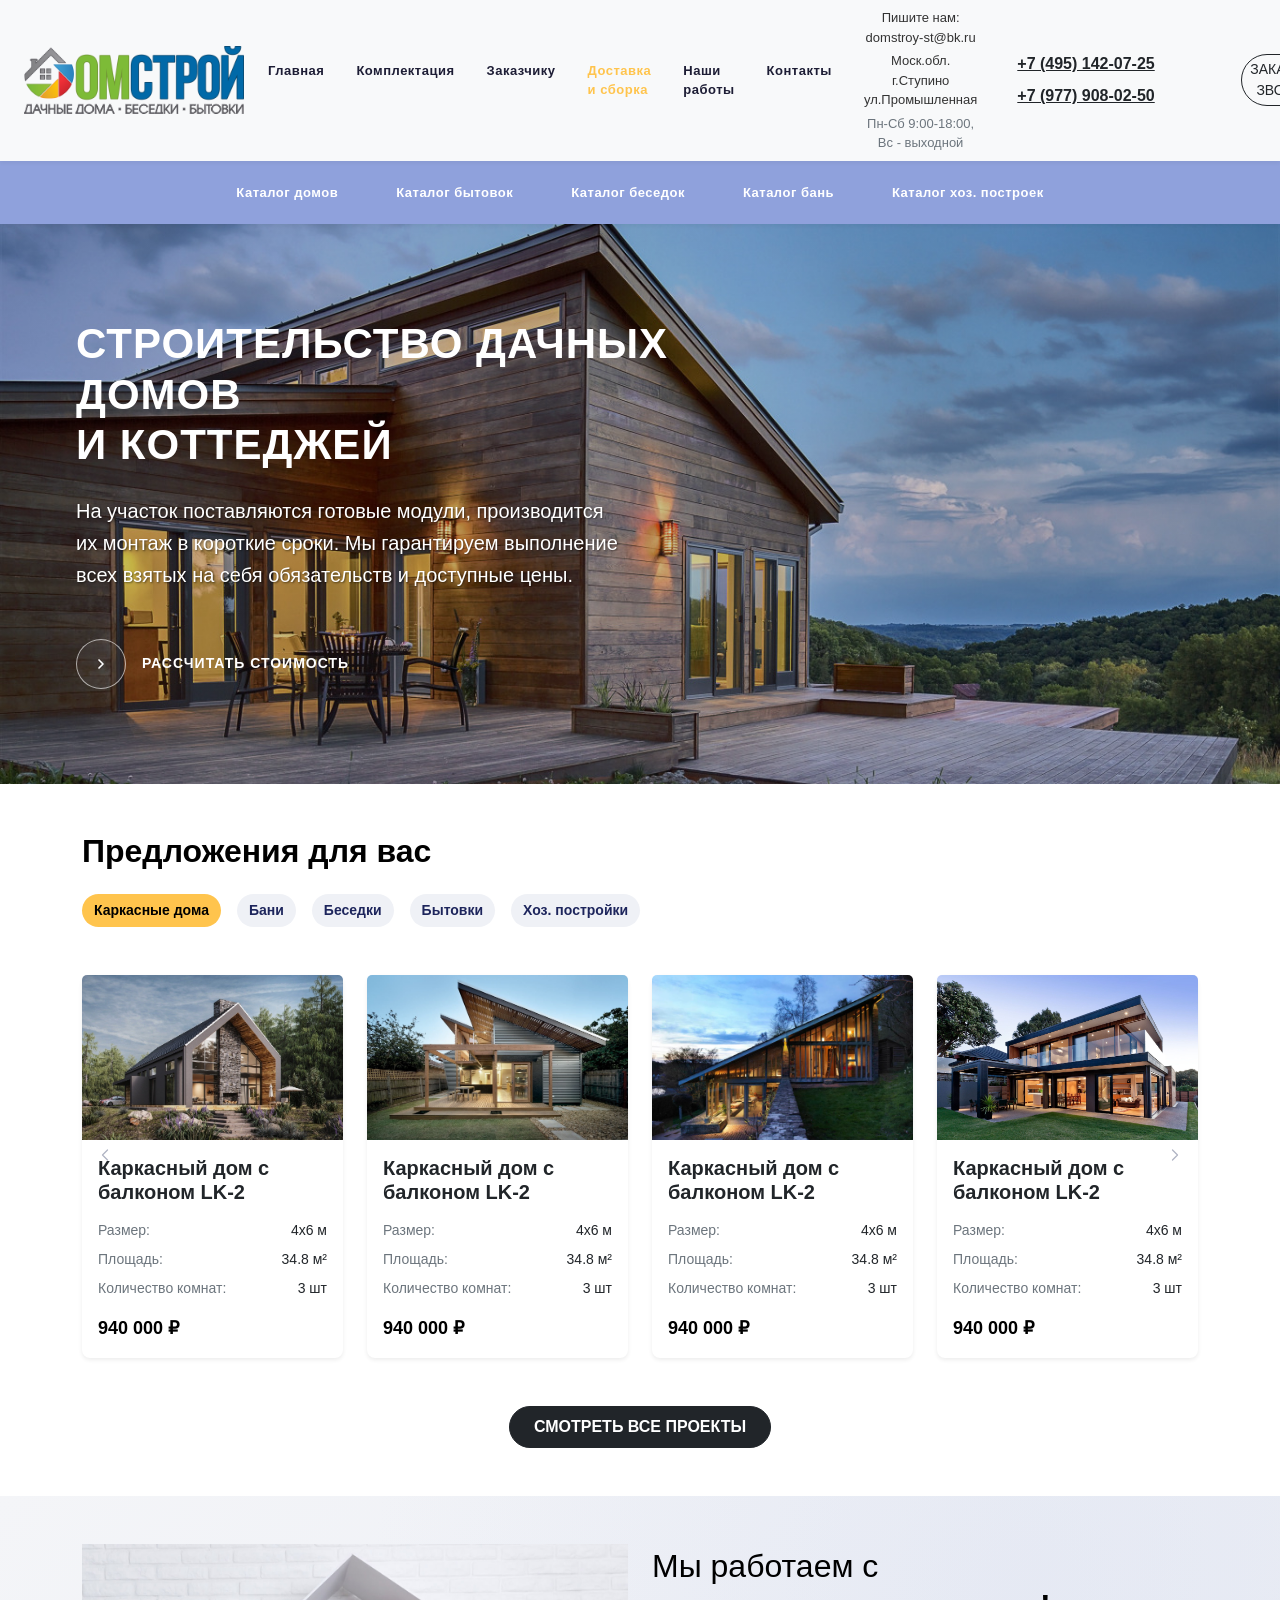
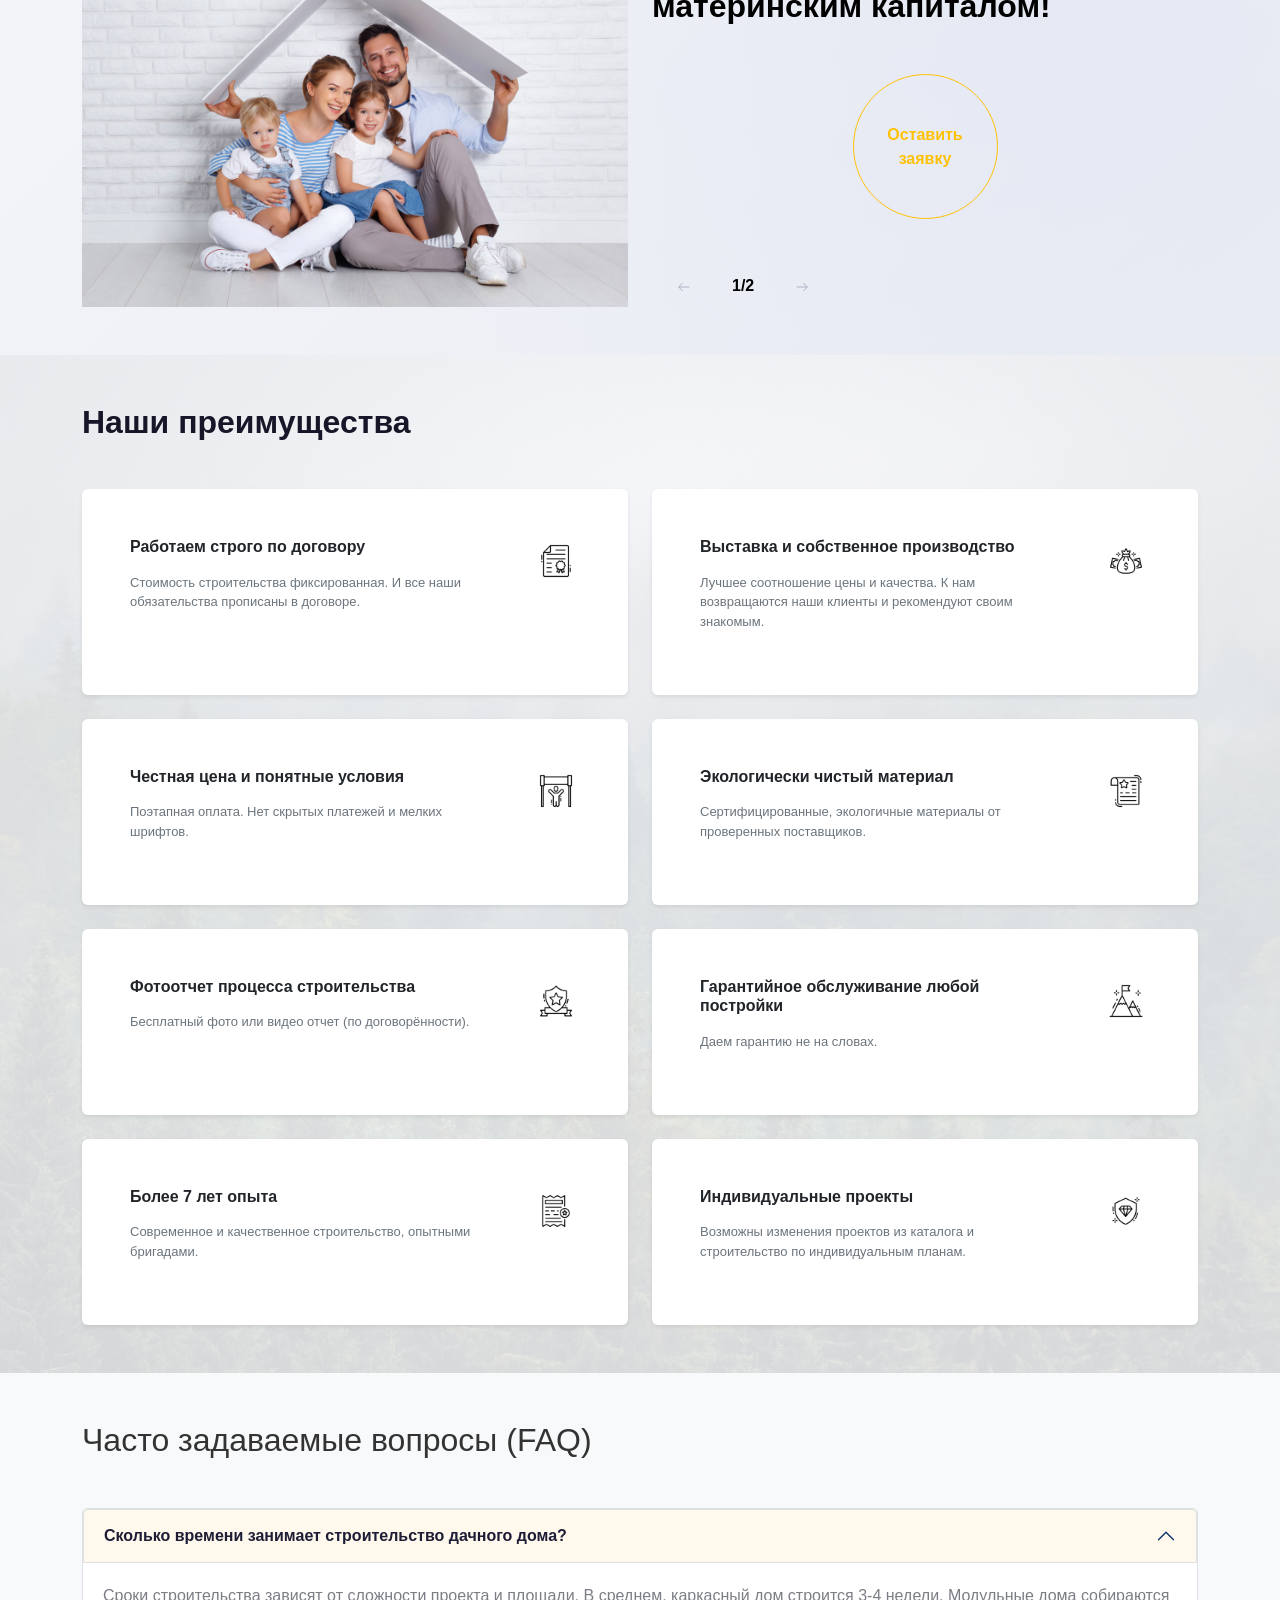
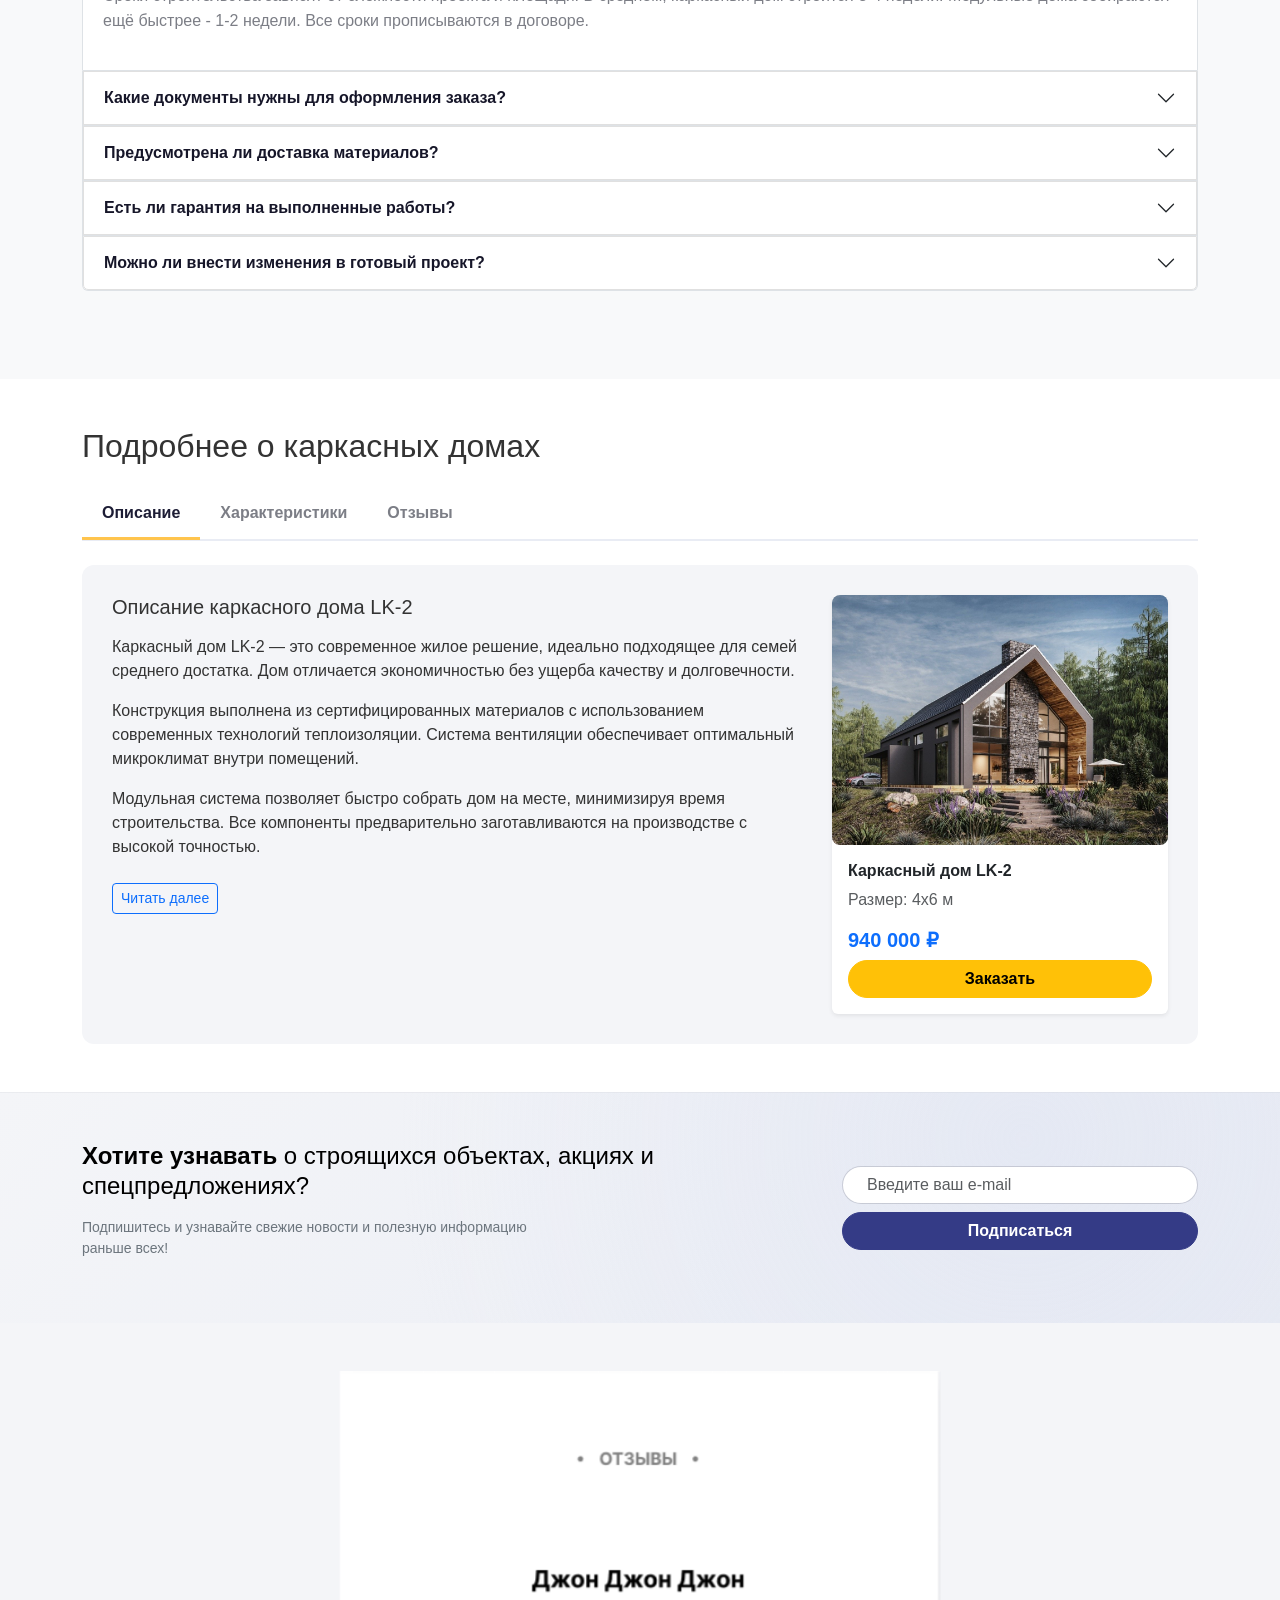
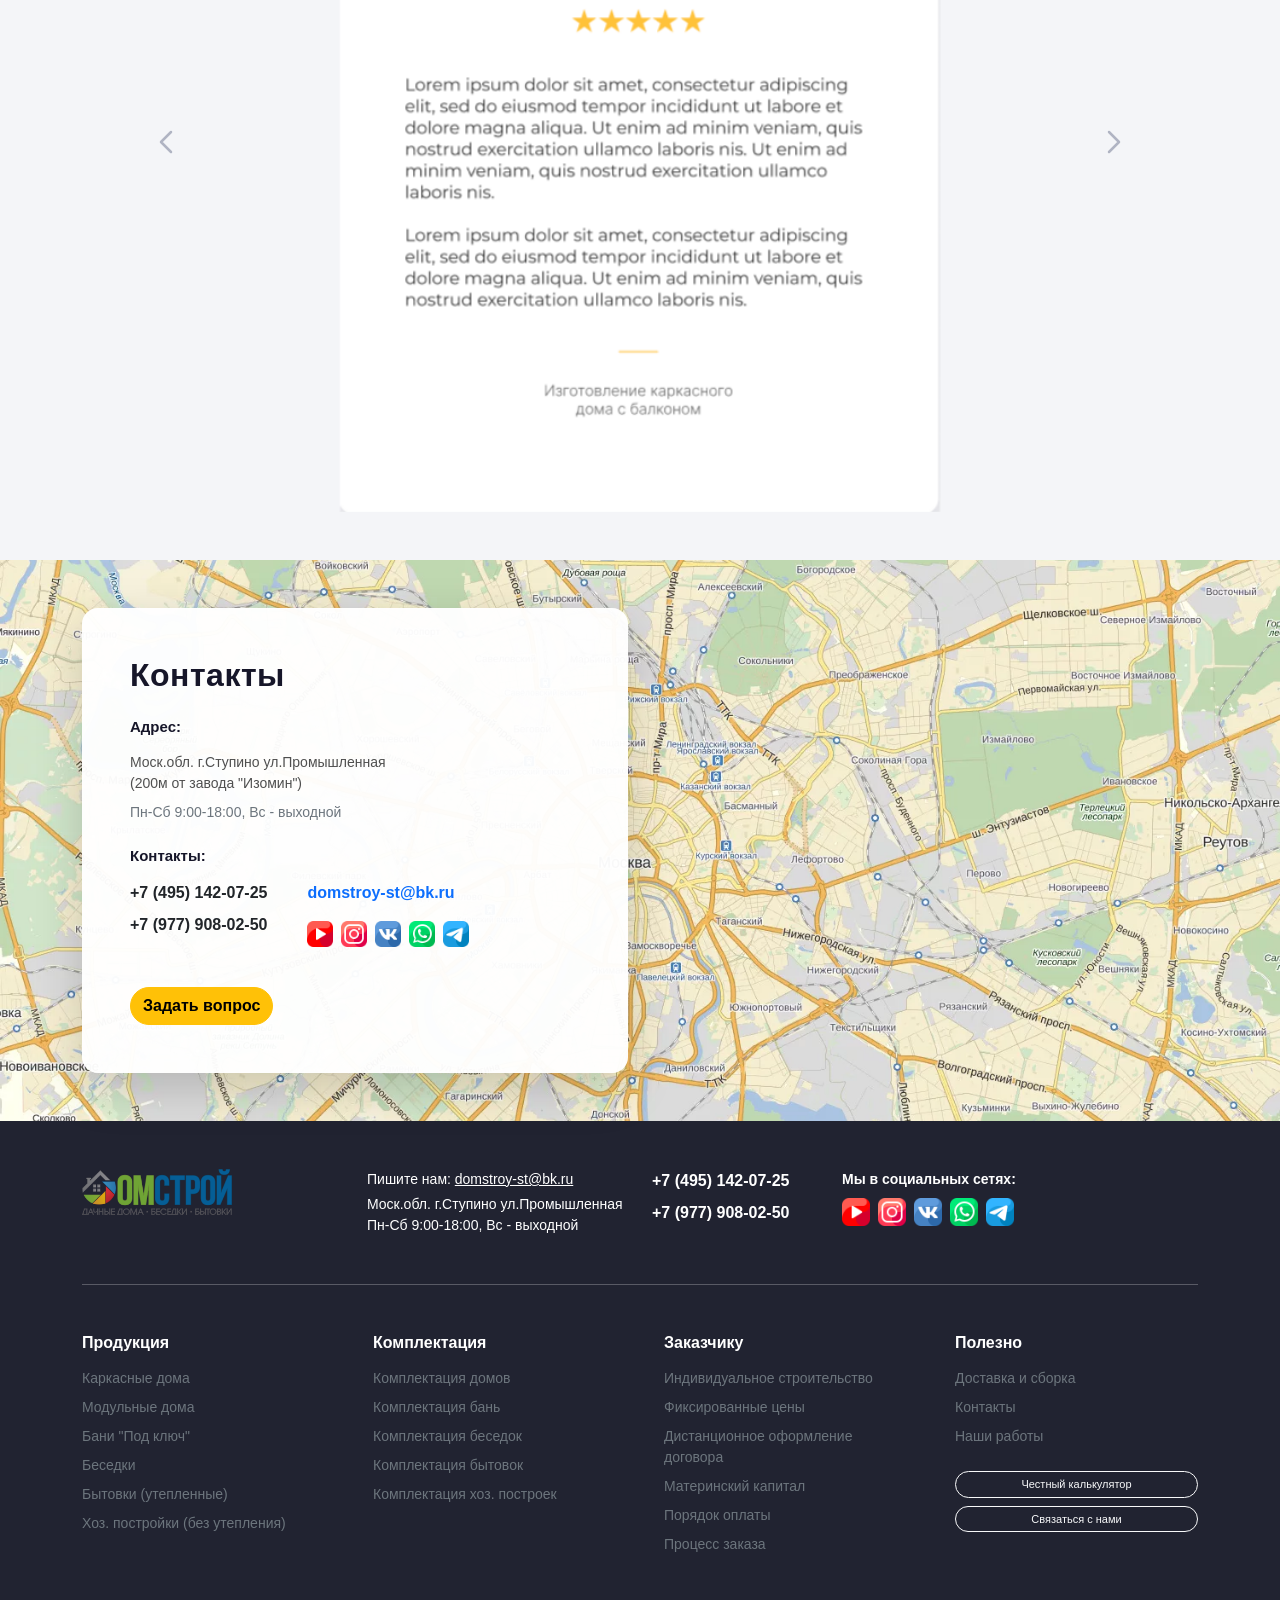
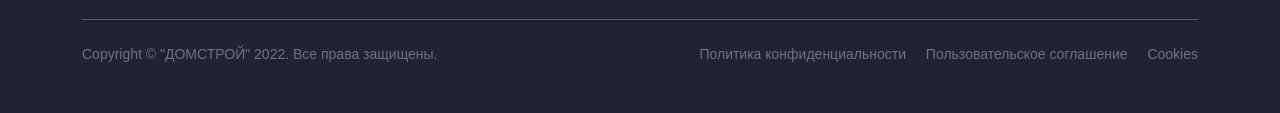
==== commit 6d092e0f: "Update sait2.html" ====
--- a/Bootstrap/sait2.html
+++ b/Bootstrap/sait2.html
@@ -230,7 +230,7 @@
         </div>
       </div>
     </section>
-    <section class="promo-slider py-5" id="client>
+    <section class="promo-slider py-5" >
       <div class="container-lg">
         <div class="row align-items-center gy-4">
           <div class="col-12 col-lg-6">
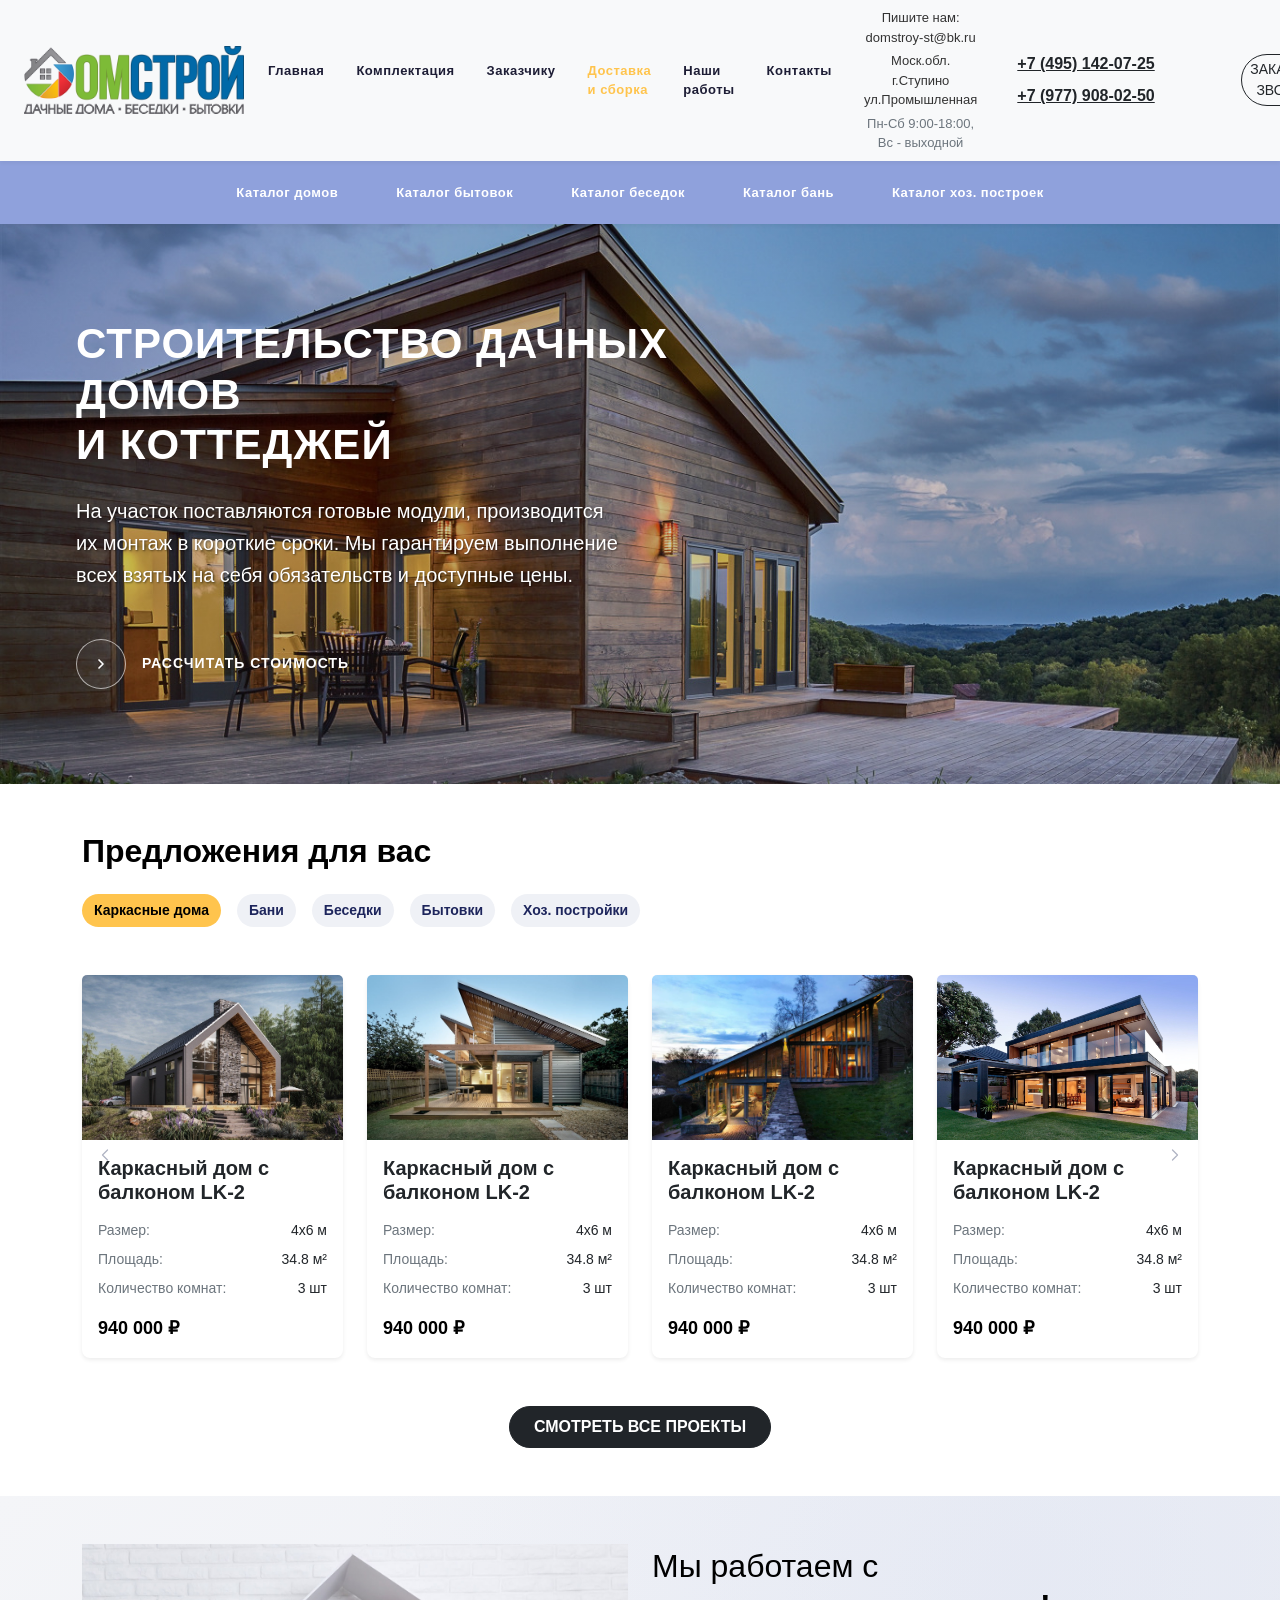
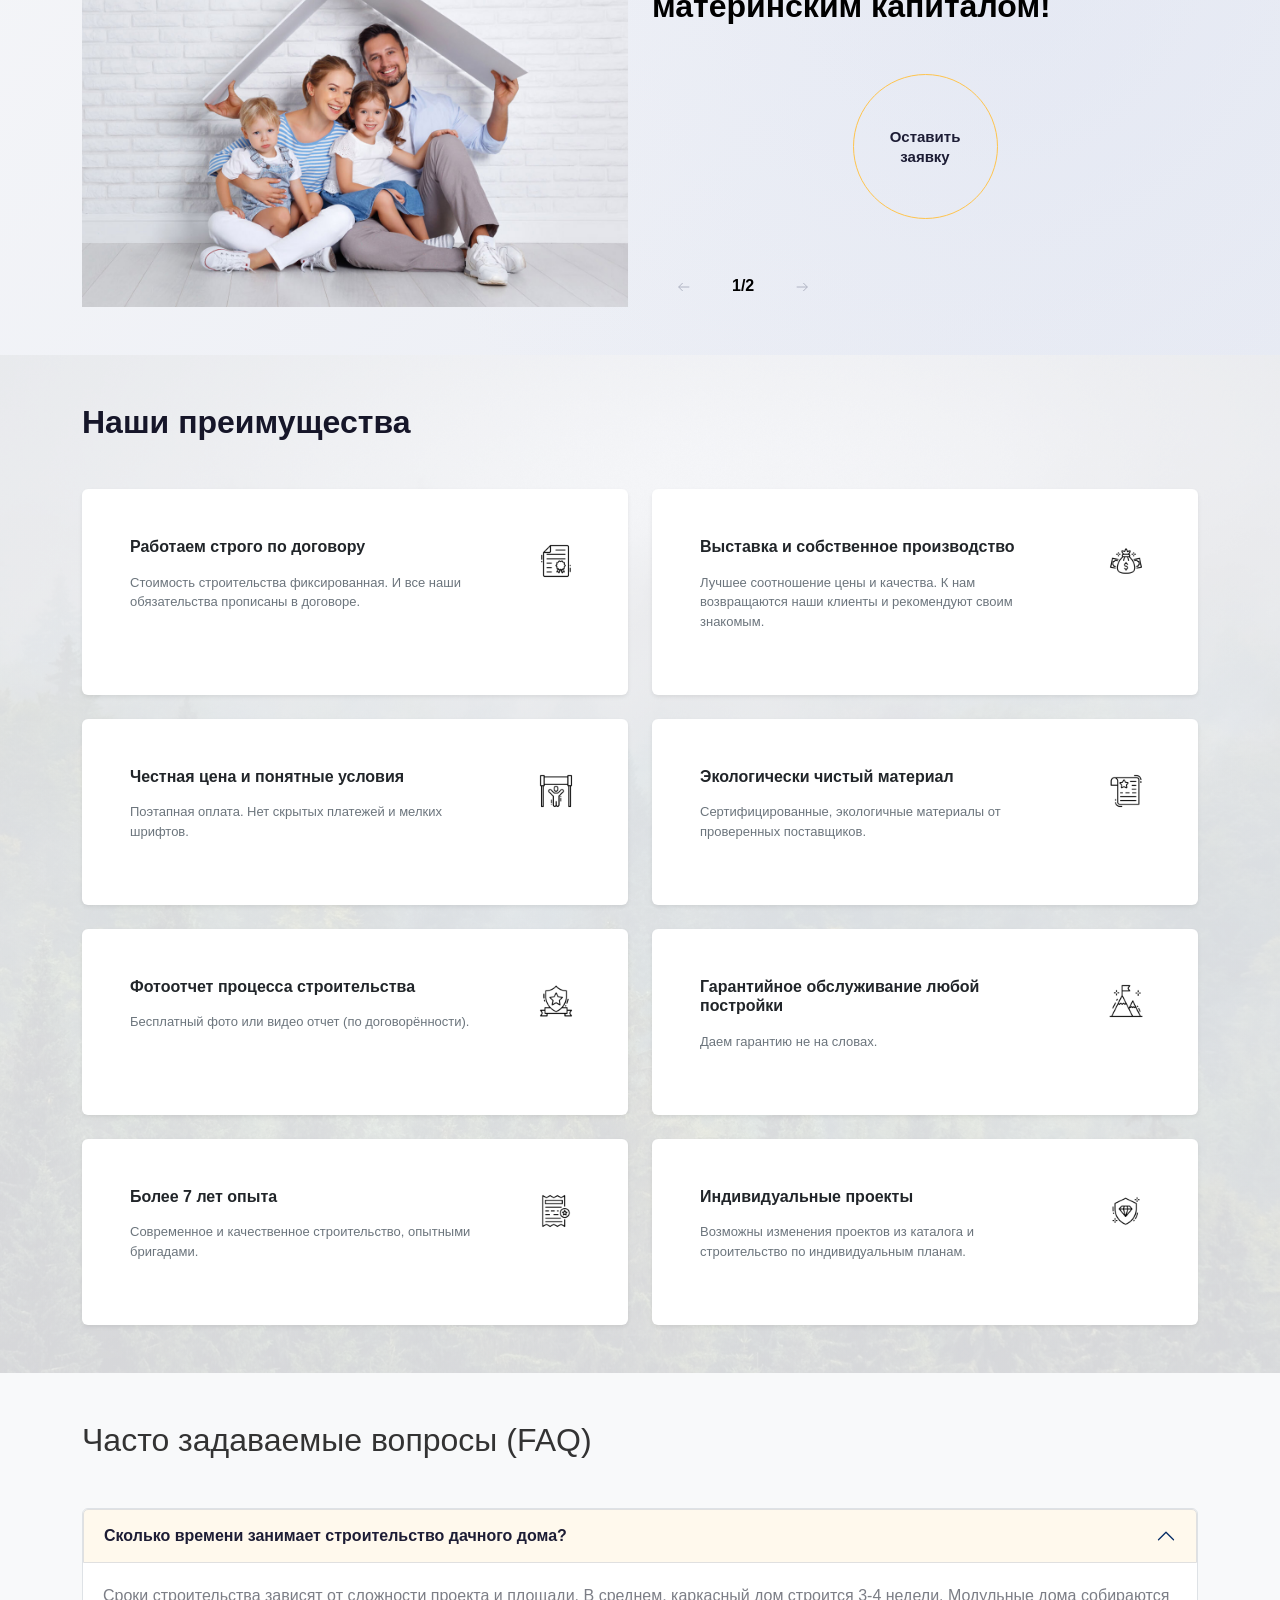
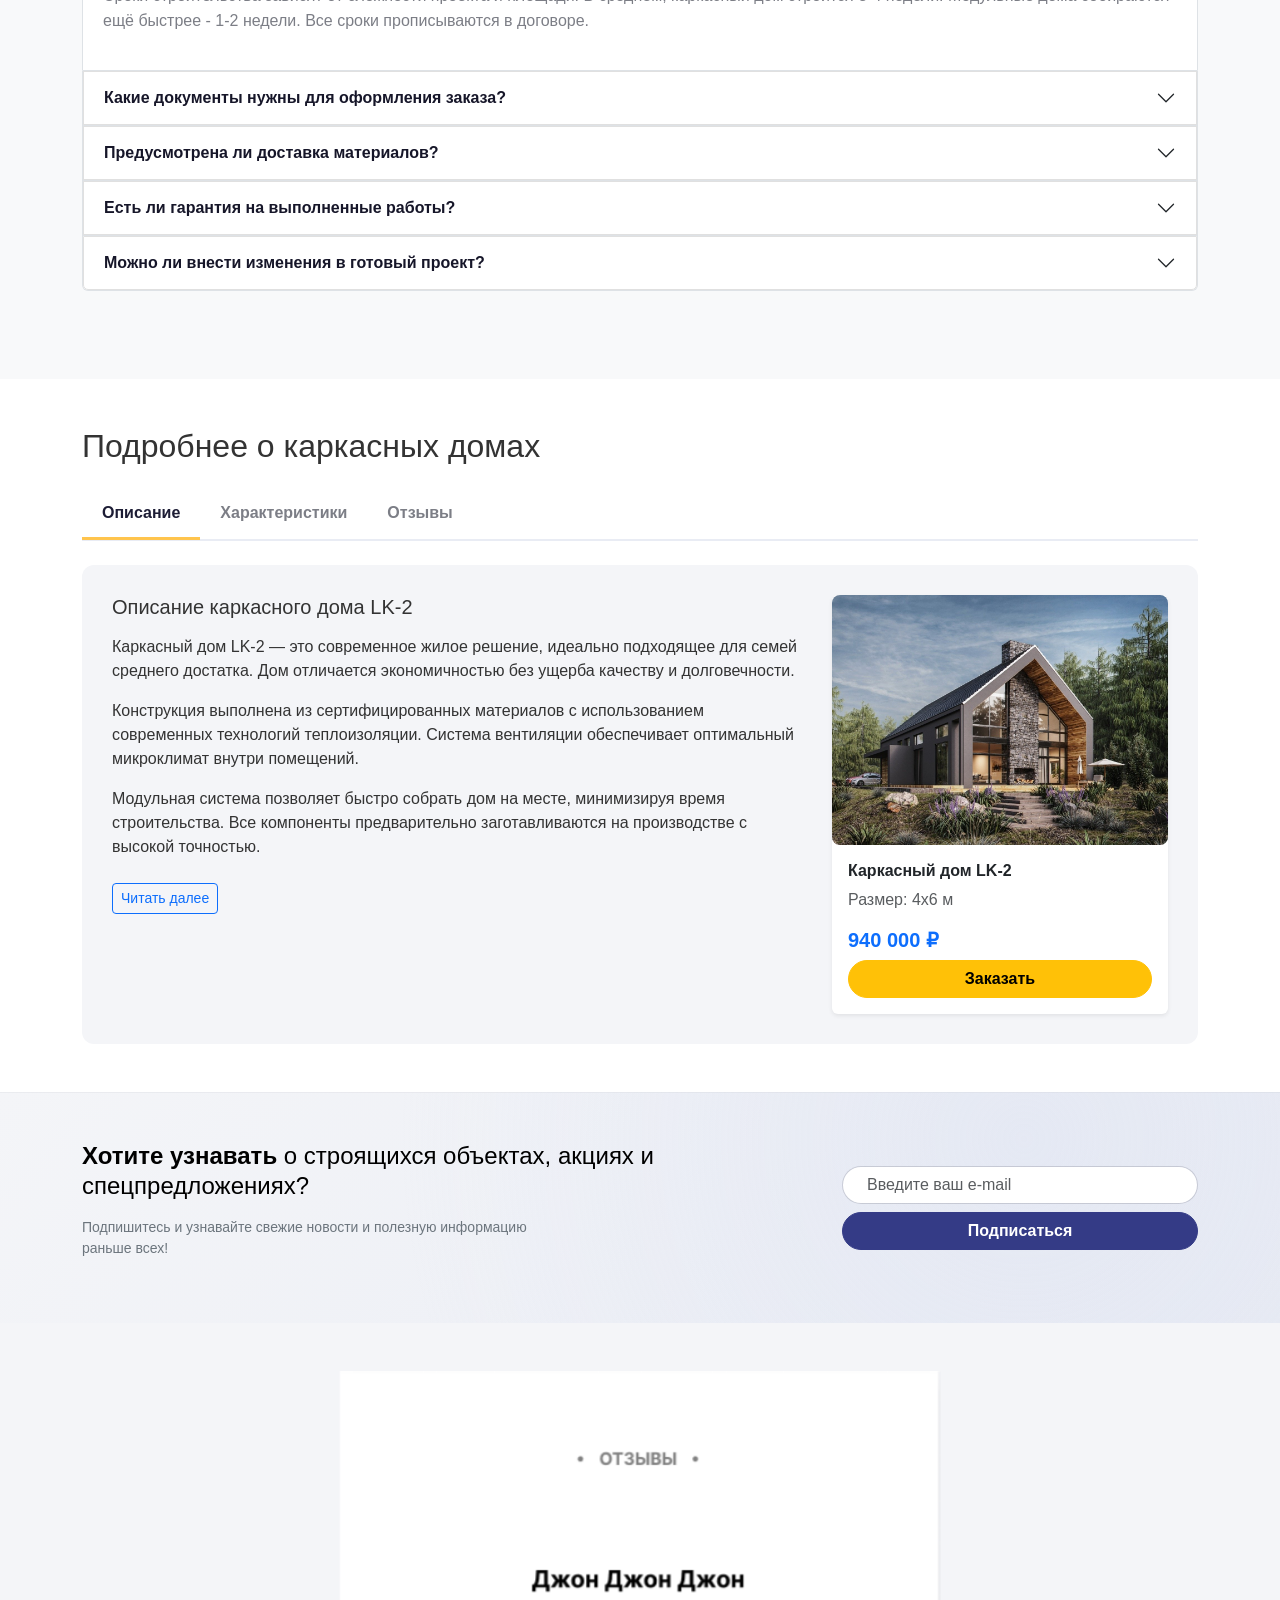
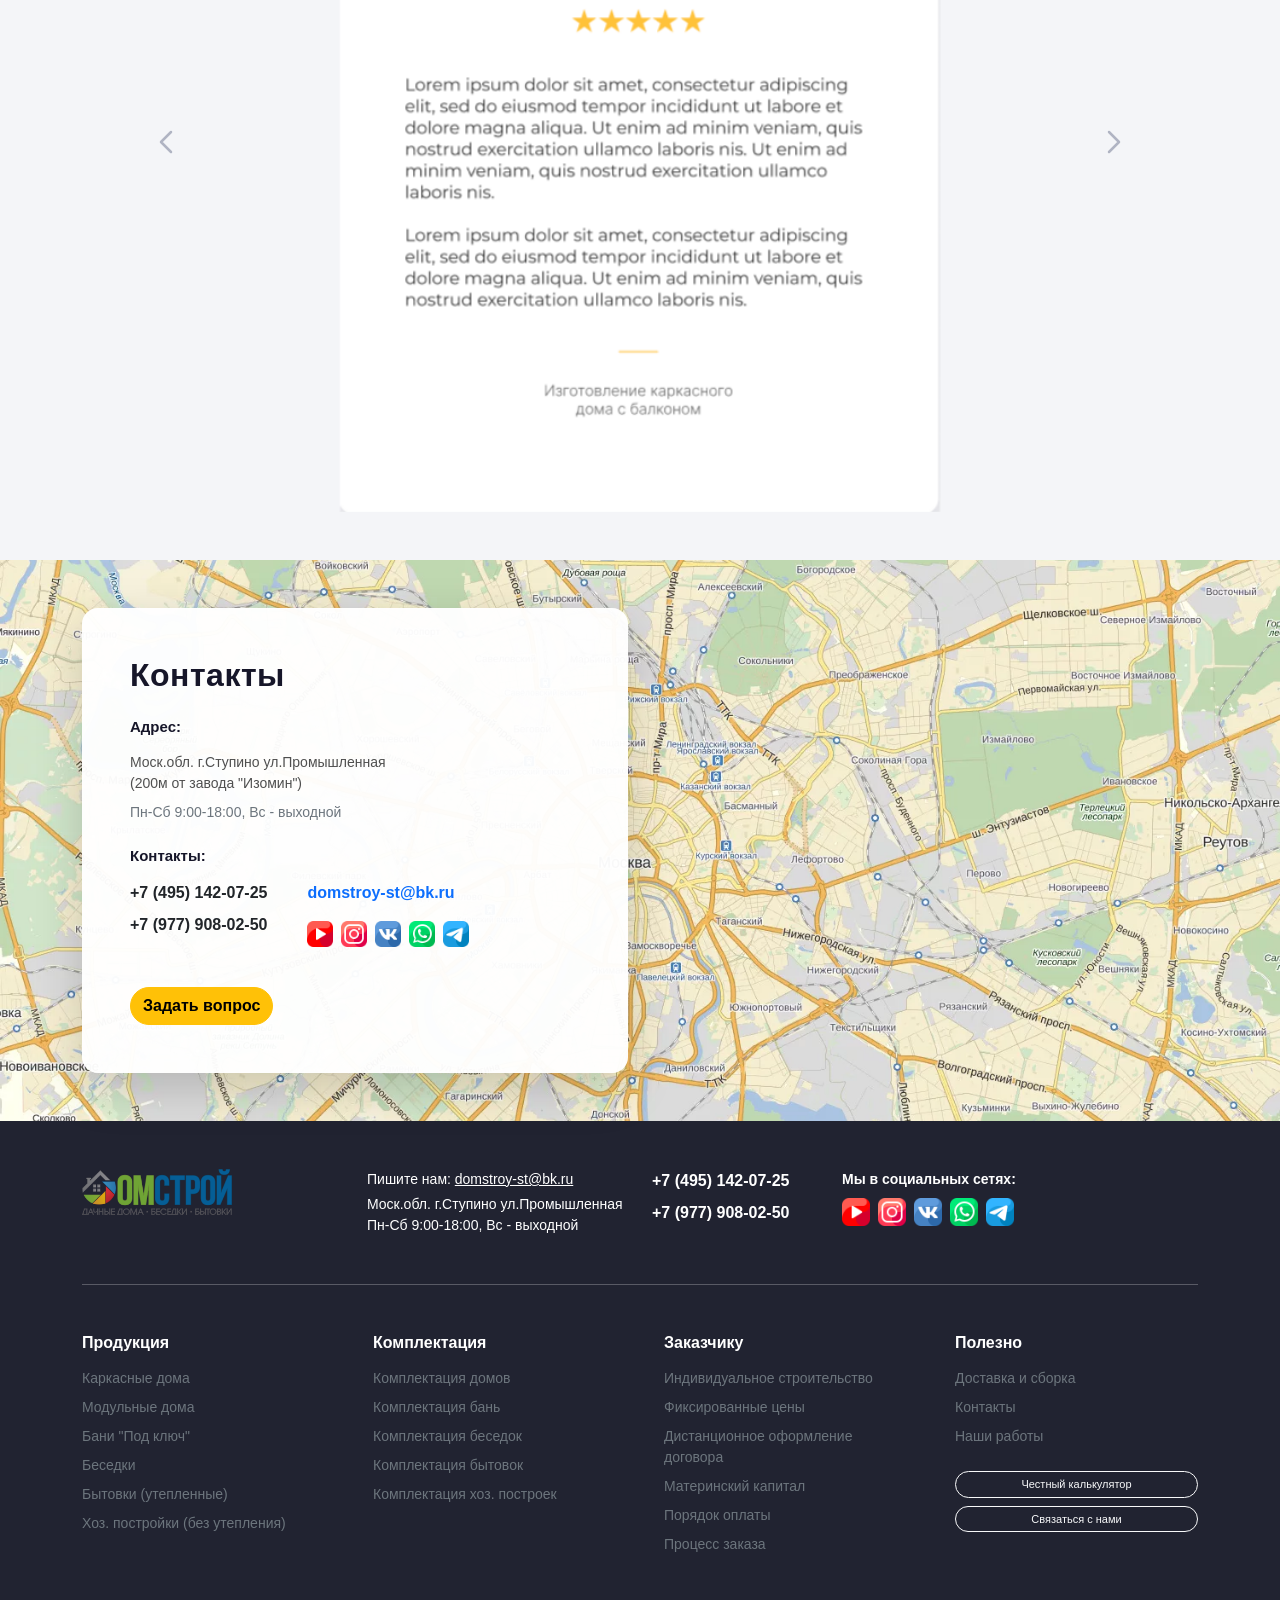
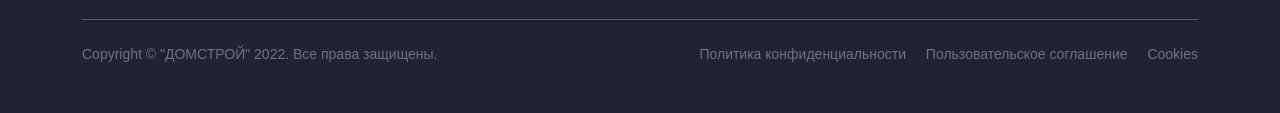
==== commit 0aec4e8b: "Update sait2.html" ====
--- a/Bootstrap/sait2.html
+++ b/Bootstrap/sait2.html
@@ -240,7 +240,7 @@
           <div class="col-12 col-lg-6">
             <div class="promo-content">
               <h2 class="fs-2 mb-5">Мы работаем с <br><strong>материнским капиталом!</strong></h2>
-              <button class="btn btn-outline-warning rounded-circle d-flex align-items-center justify-content-center mx-lg-auto" style="width: 145px; height: 145px; font-weight: 700;" data-bs-toggle="modal" data-bs-target="#applicationModal">
+              <button class="btn btn-outline-warning rounded-circle circle-btn d-flex align-items-center justify-content-center mx-lg-auto" style="width: 145px; height: 145px; font-weight: 700;" data-bs-toggle="modal" data-bs-target="#applicationModal">
                 Оставить<br>заявку
               </button>
               
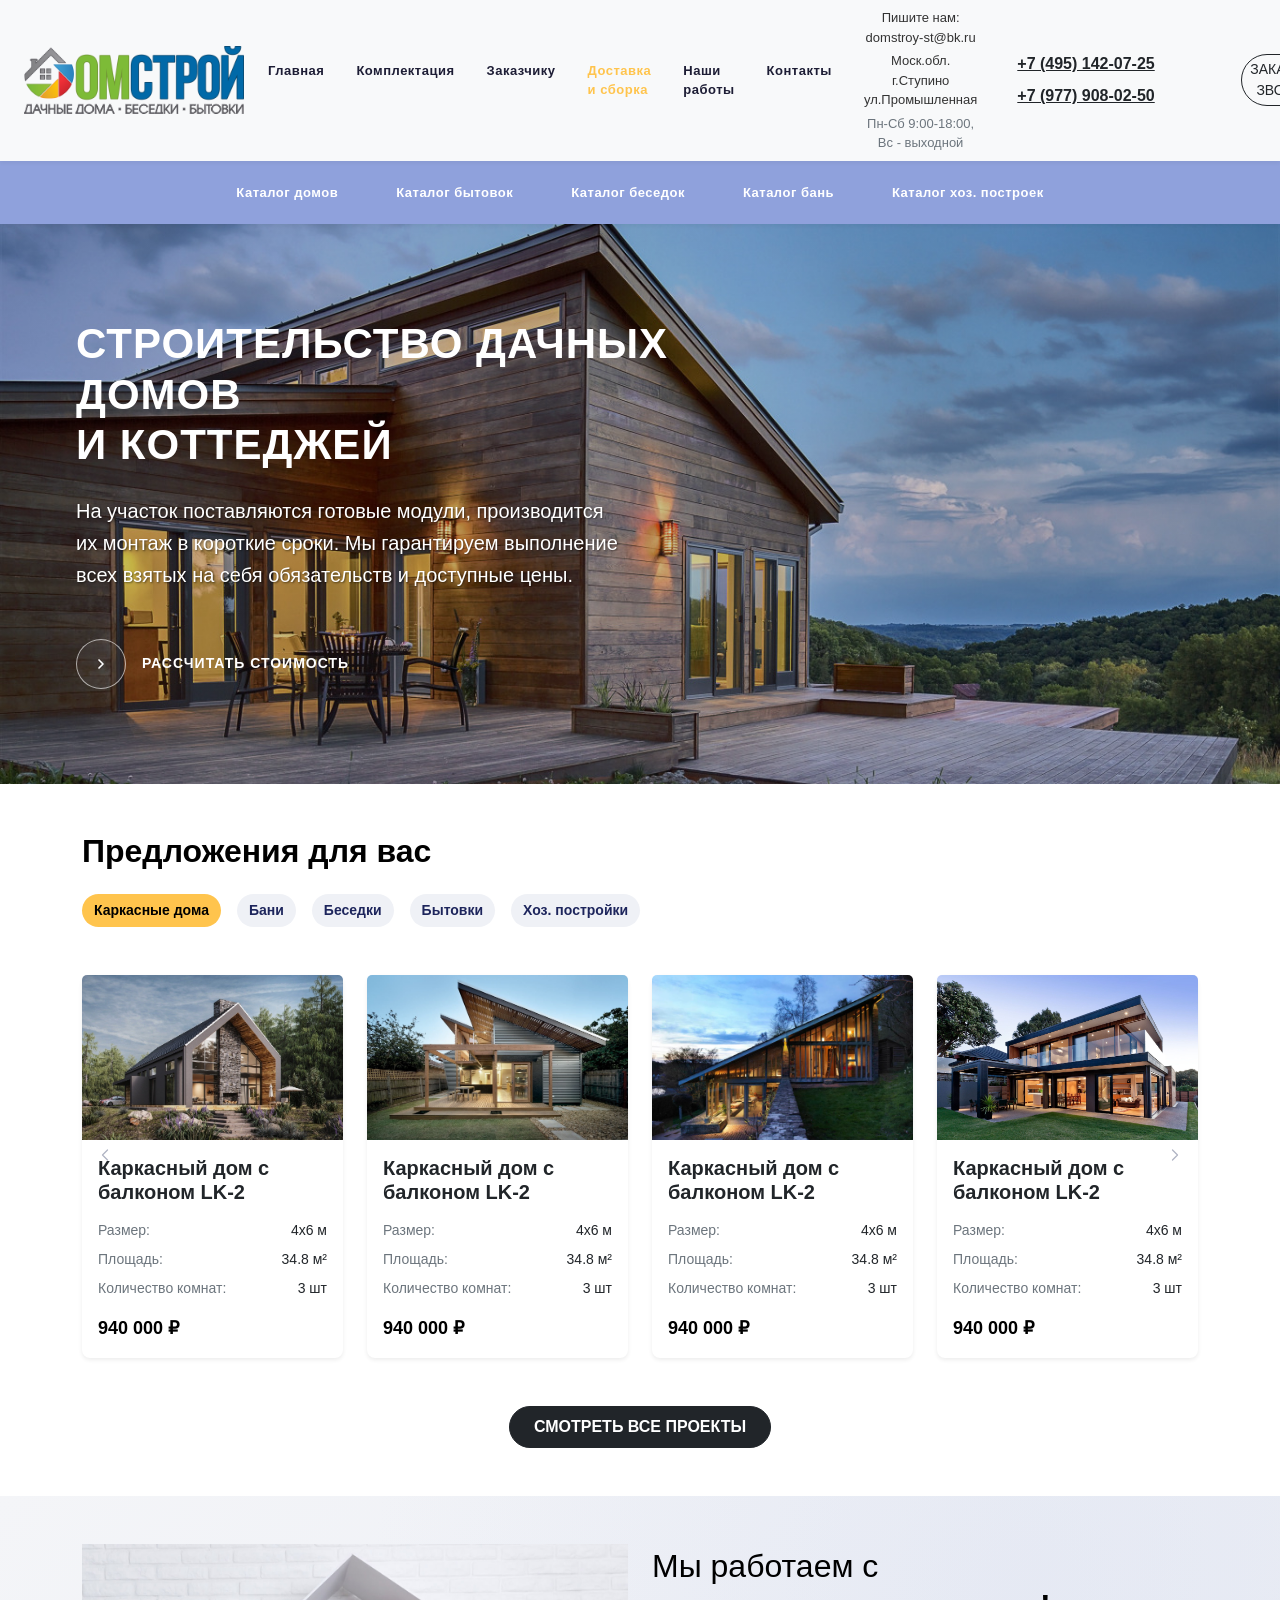
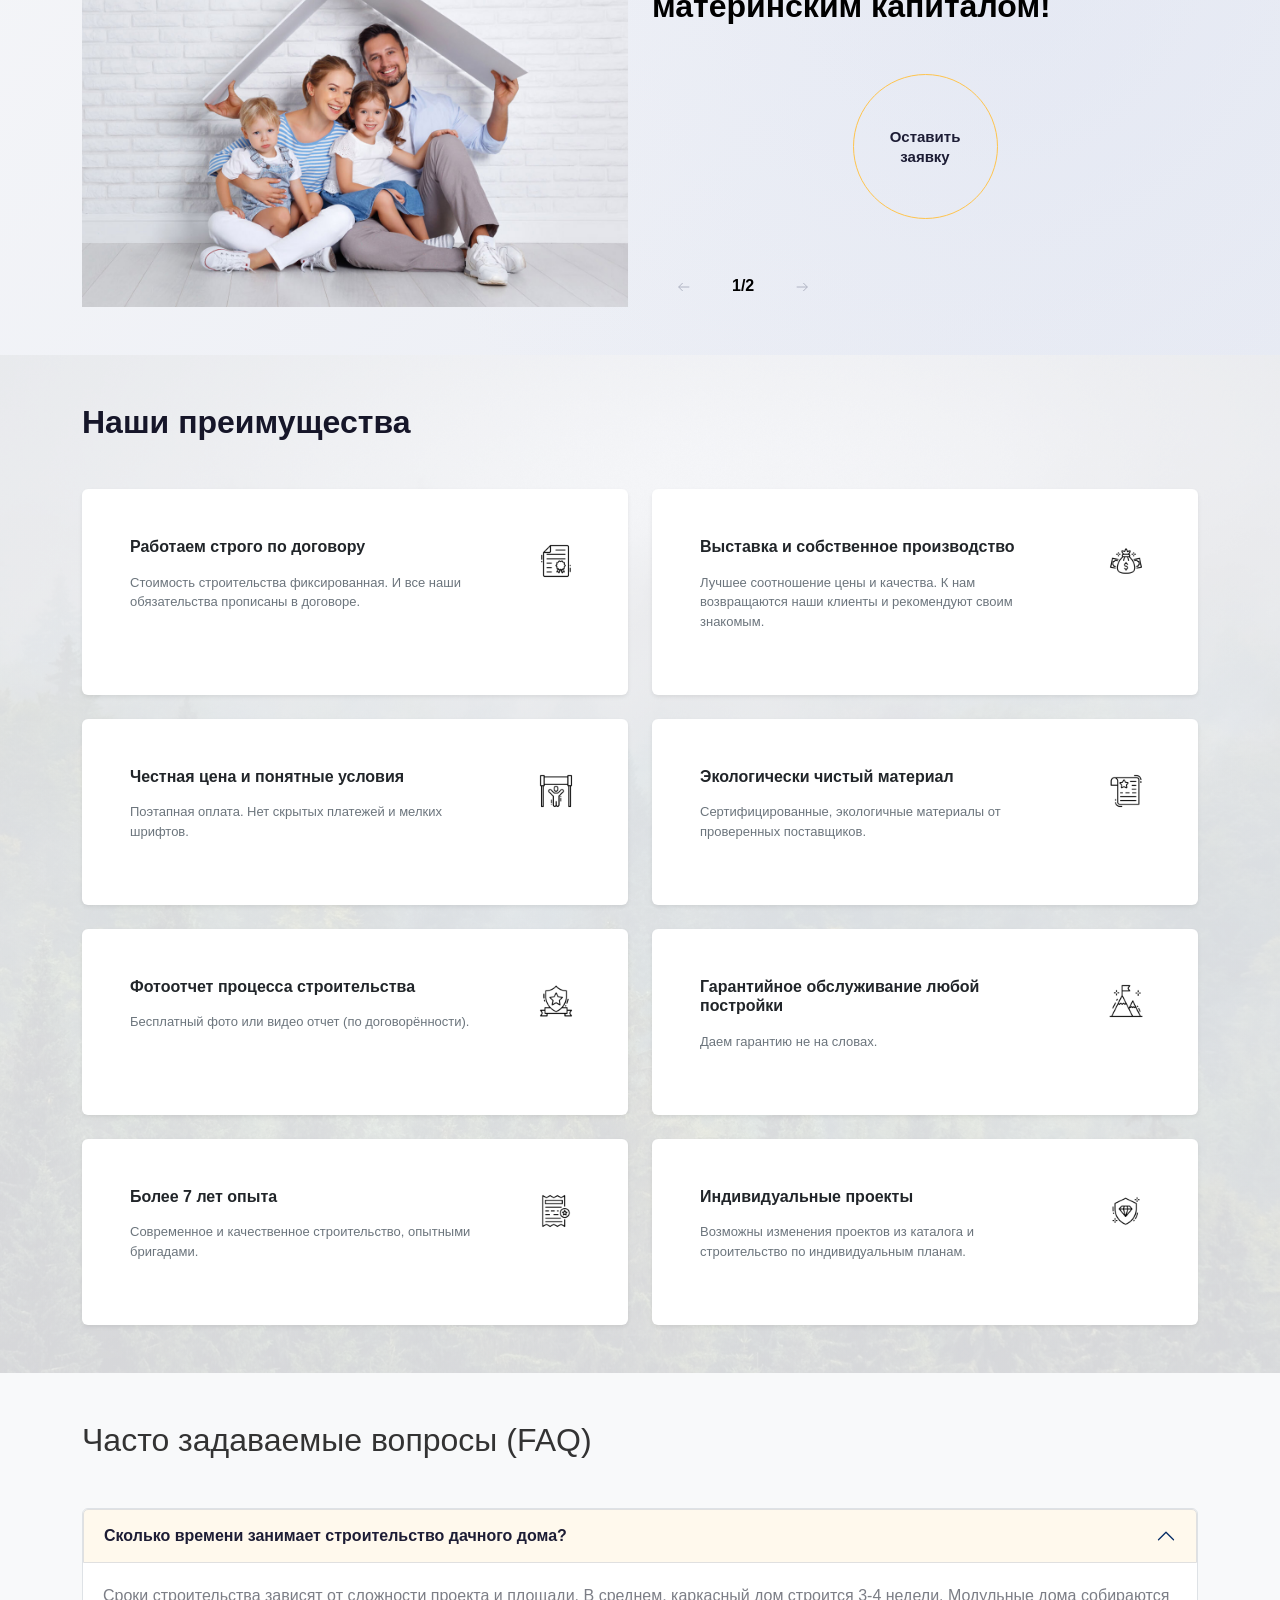
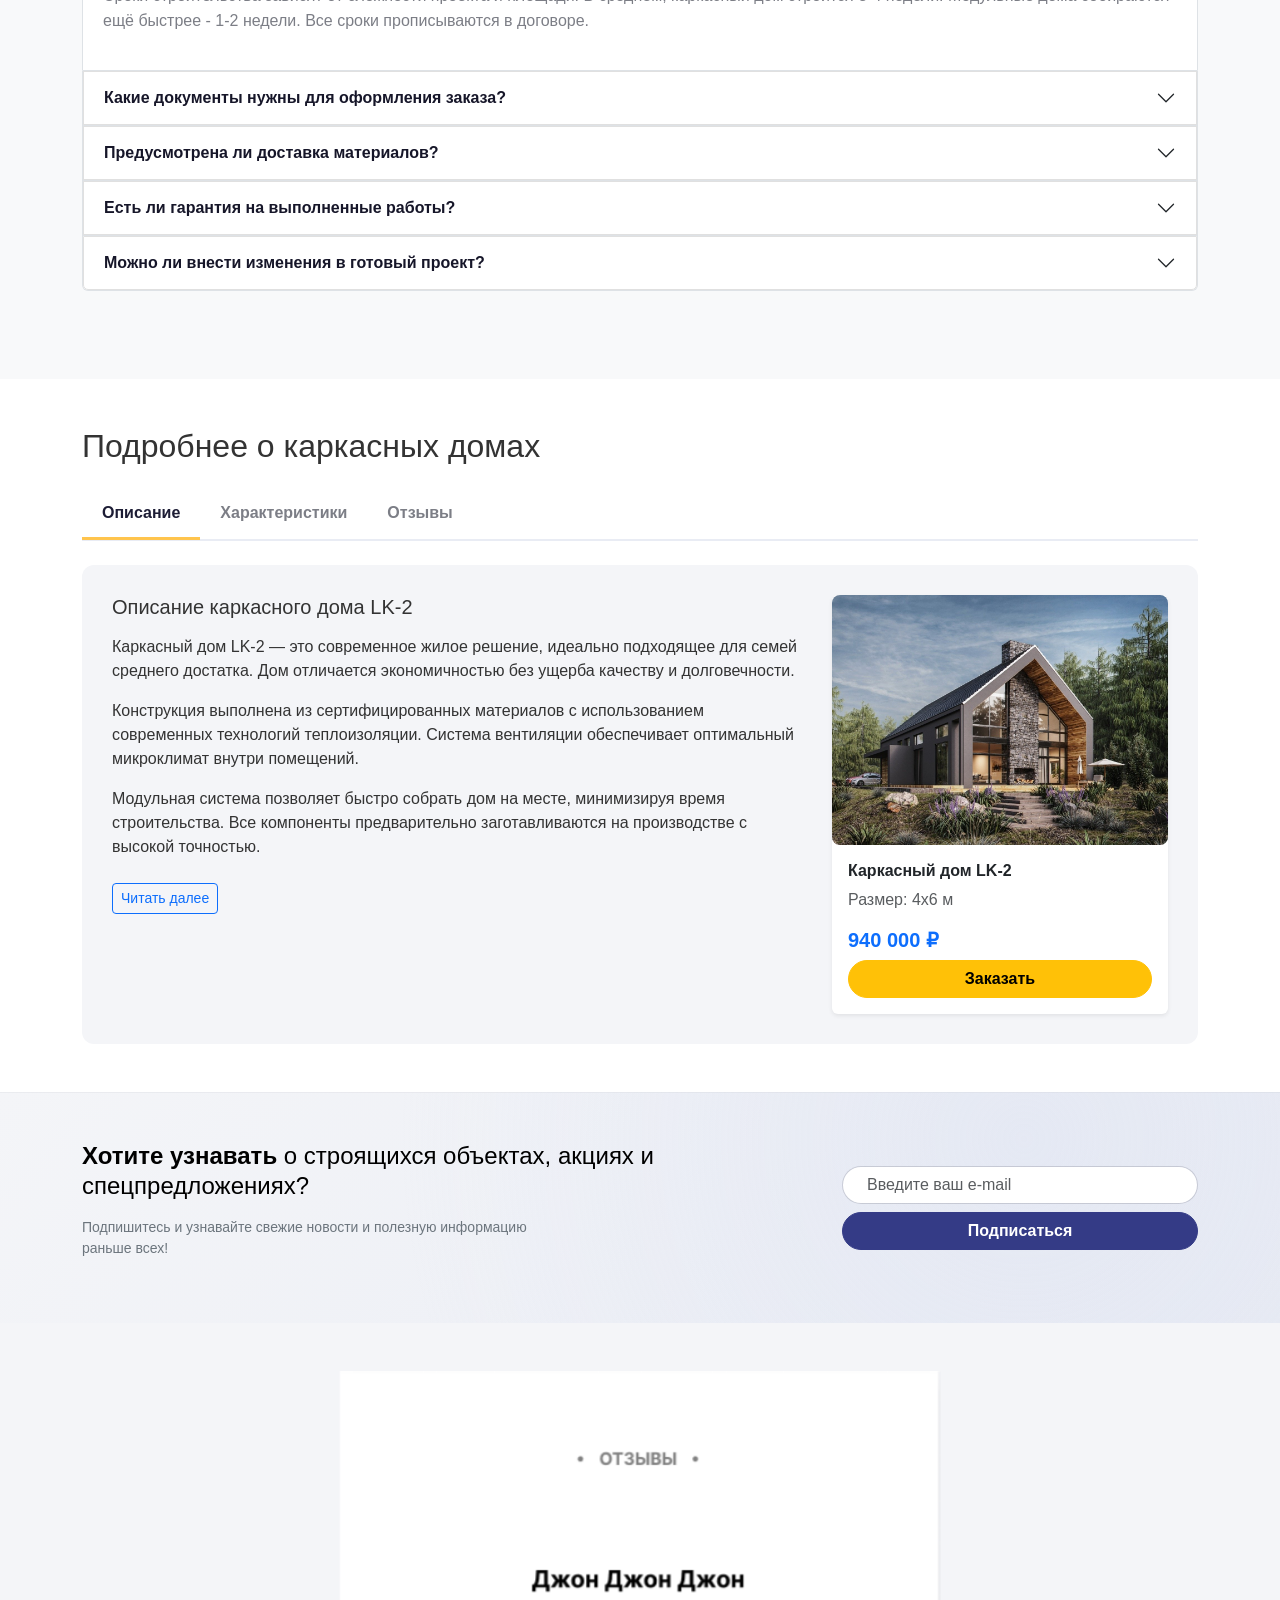
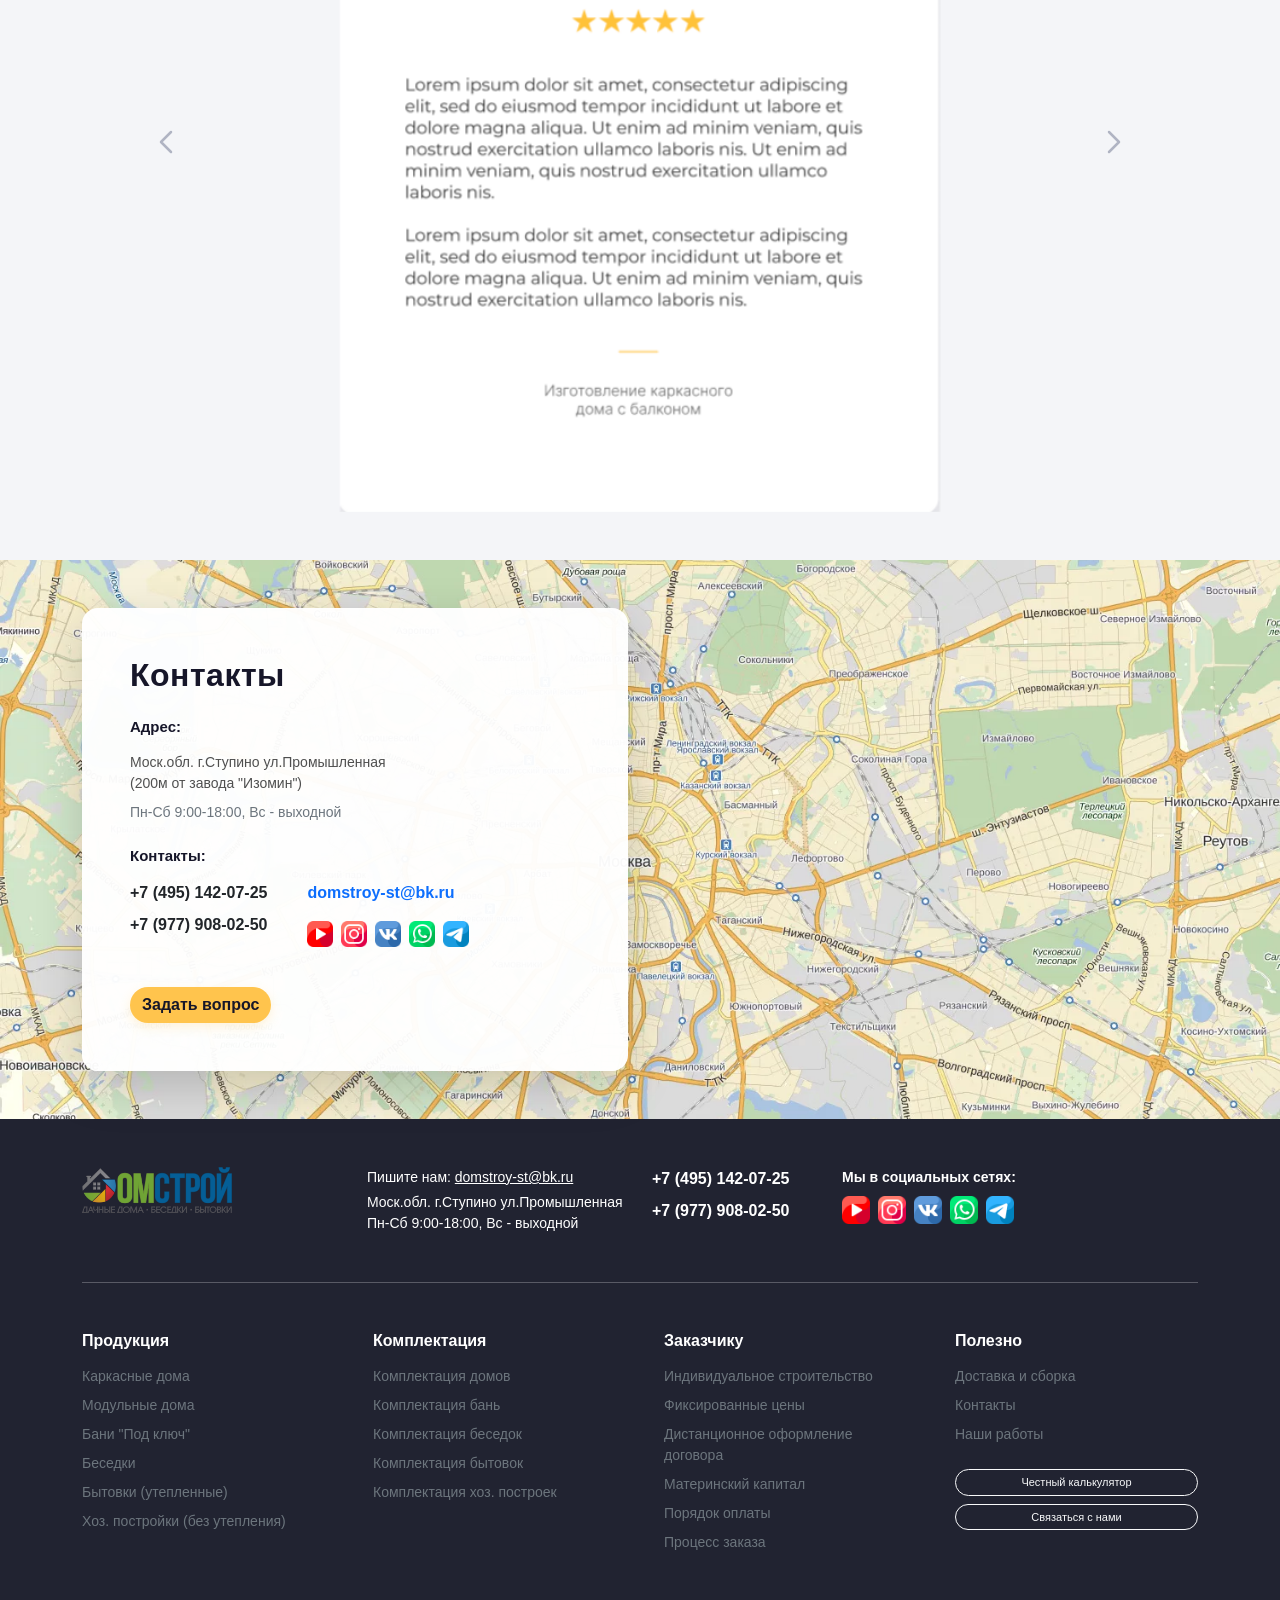
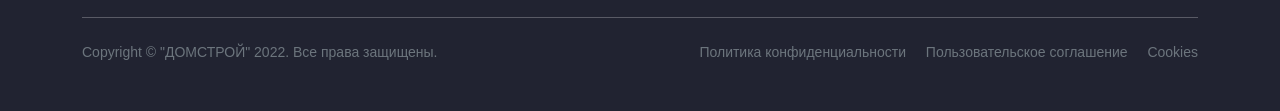
==== commit 819e05b1: "Update sait2.html" ====
--- a/Bootstrap/sait2.html
+++ b/Bootstrap/sait2.html
@@ -679,7 +679,7 @@
                   </div>
                 </div>
 
-                <button class="btn btn-warning rounded-pill fw-bold mt-3" data-bs-toggle="modal" data-bs-target="#questionModal">Задать вопрос</button>
+                <button class="btn ask-question-btn rounded-pill fw-bold mt-3" data-bs-toggle="modal" data-bs-target="#questionModal">Задать вопрос</button>
               </div>
             </div>
           </div>
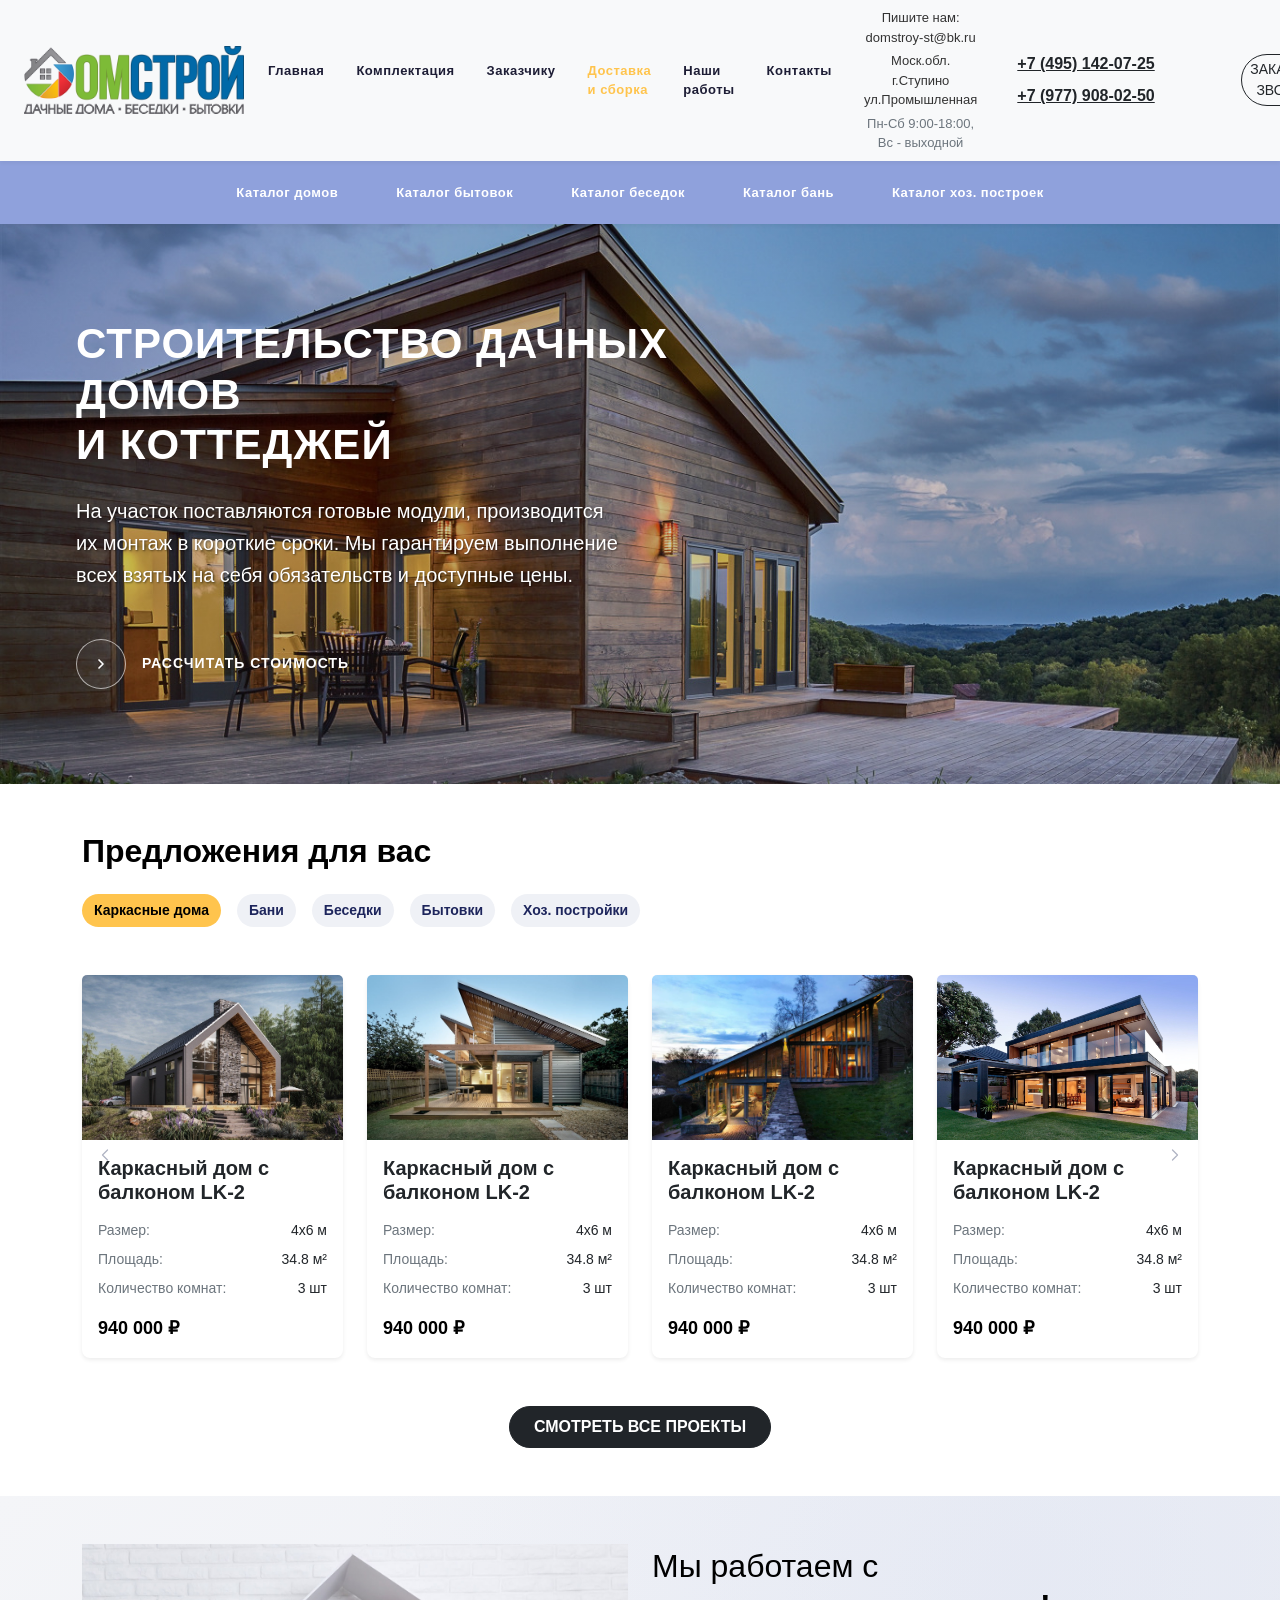
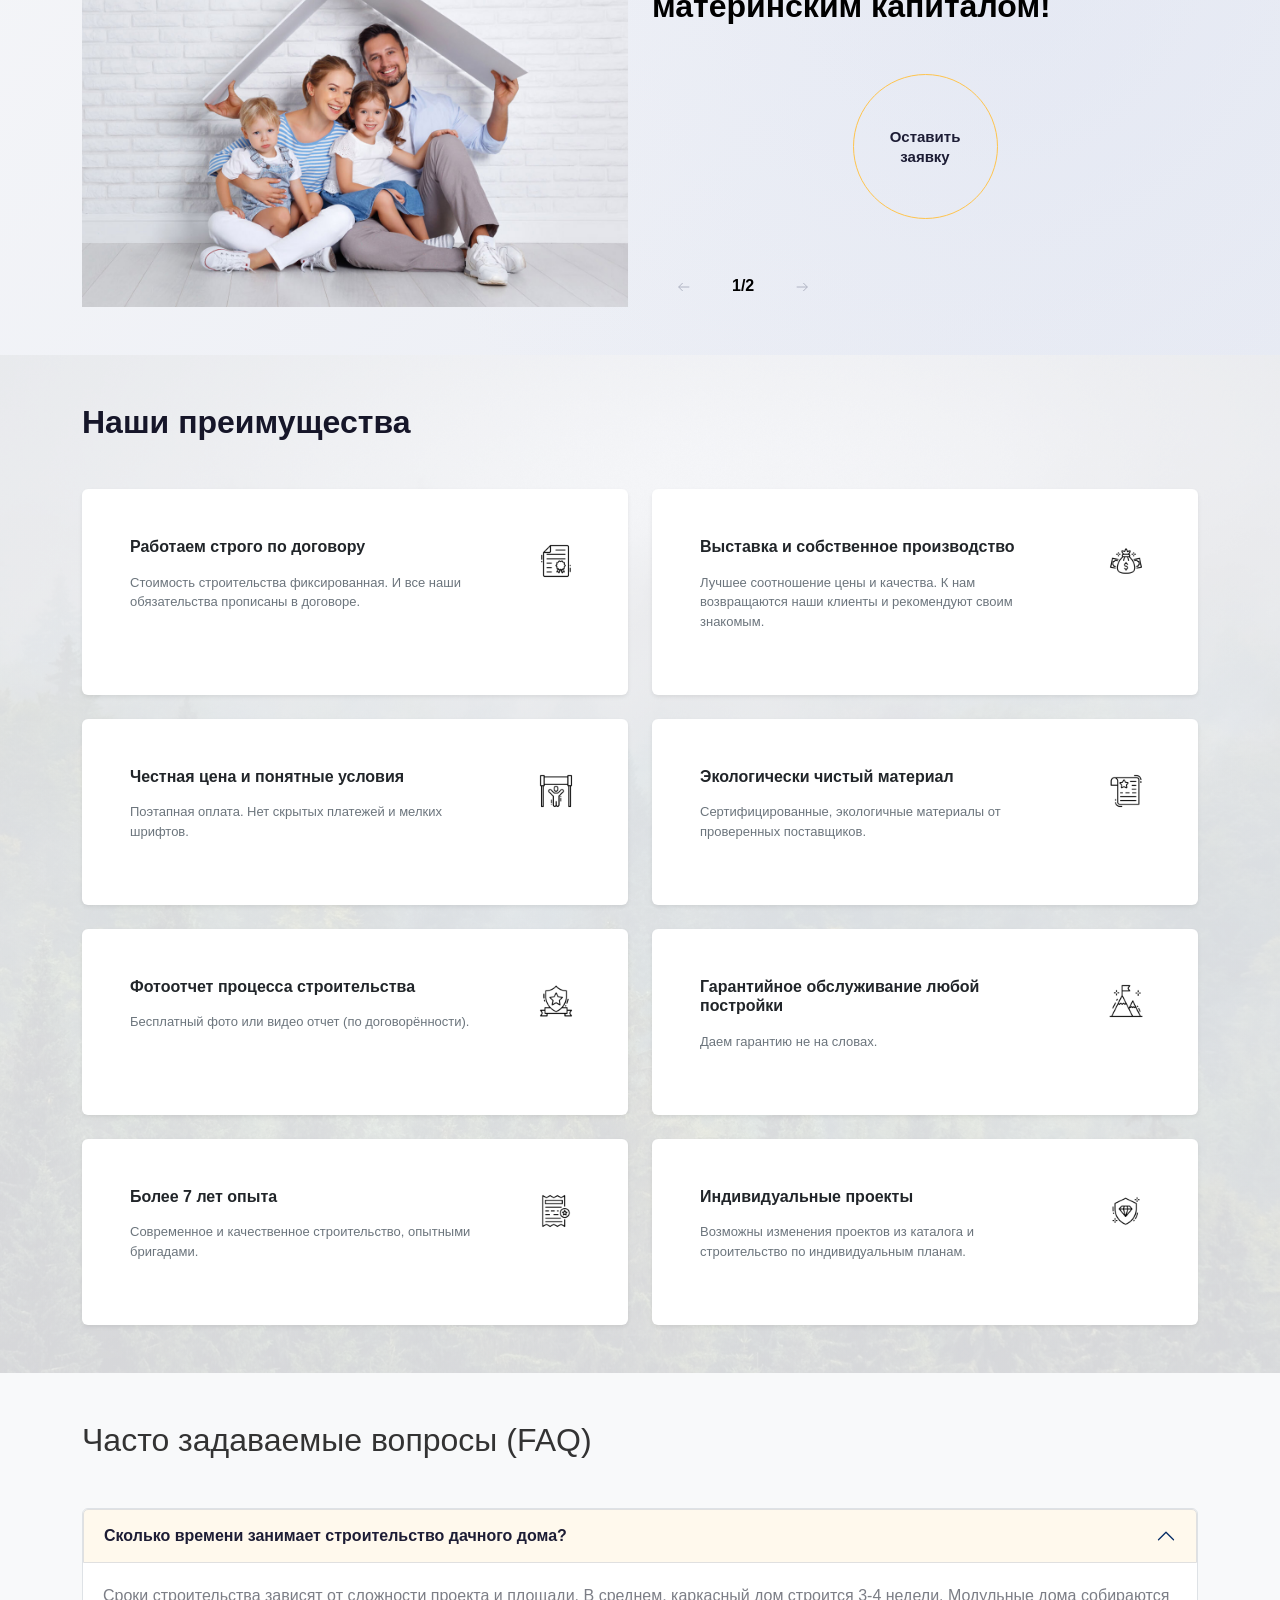
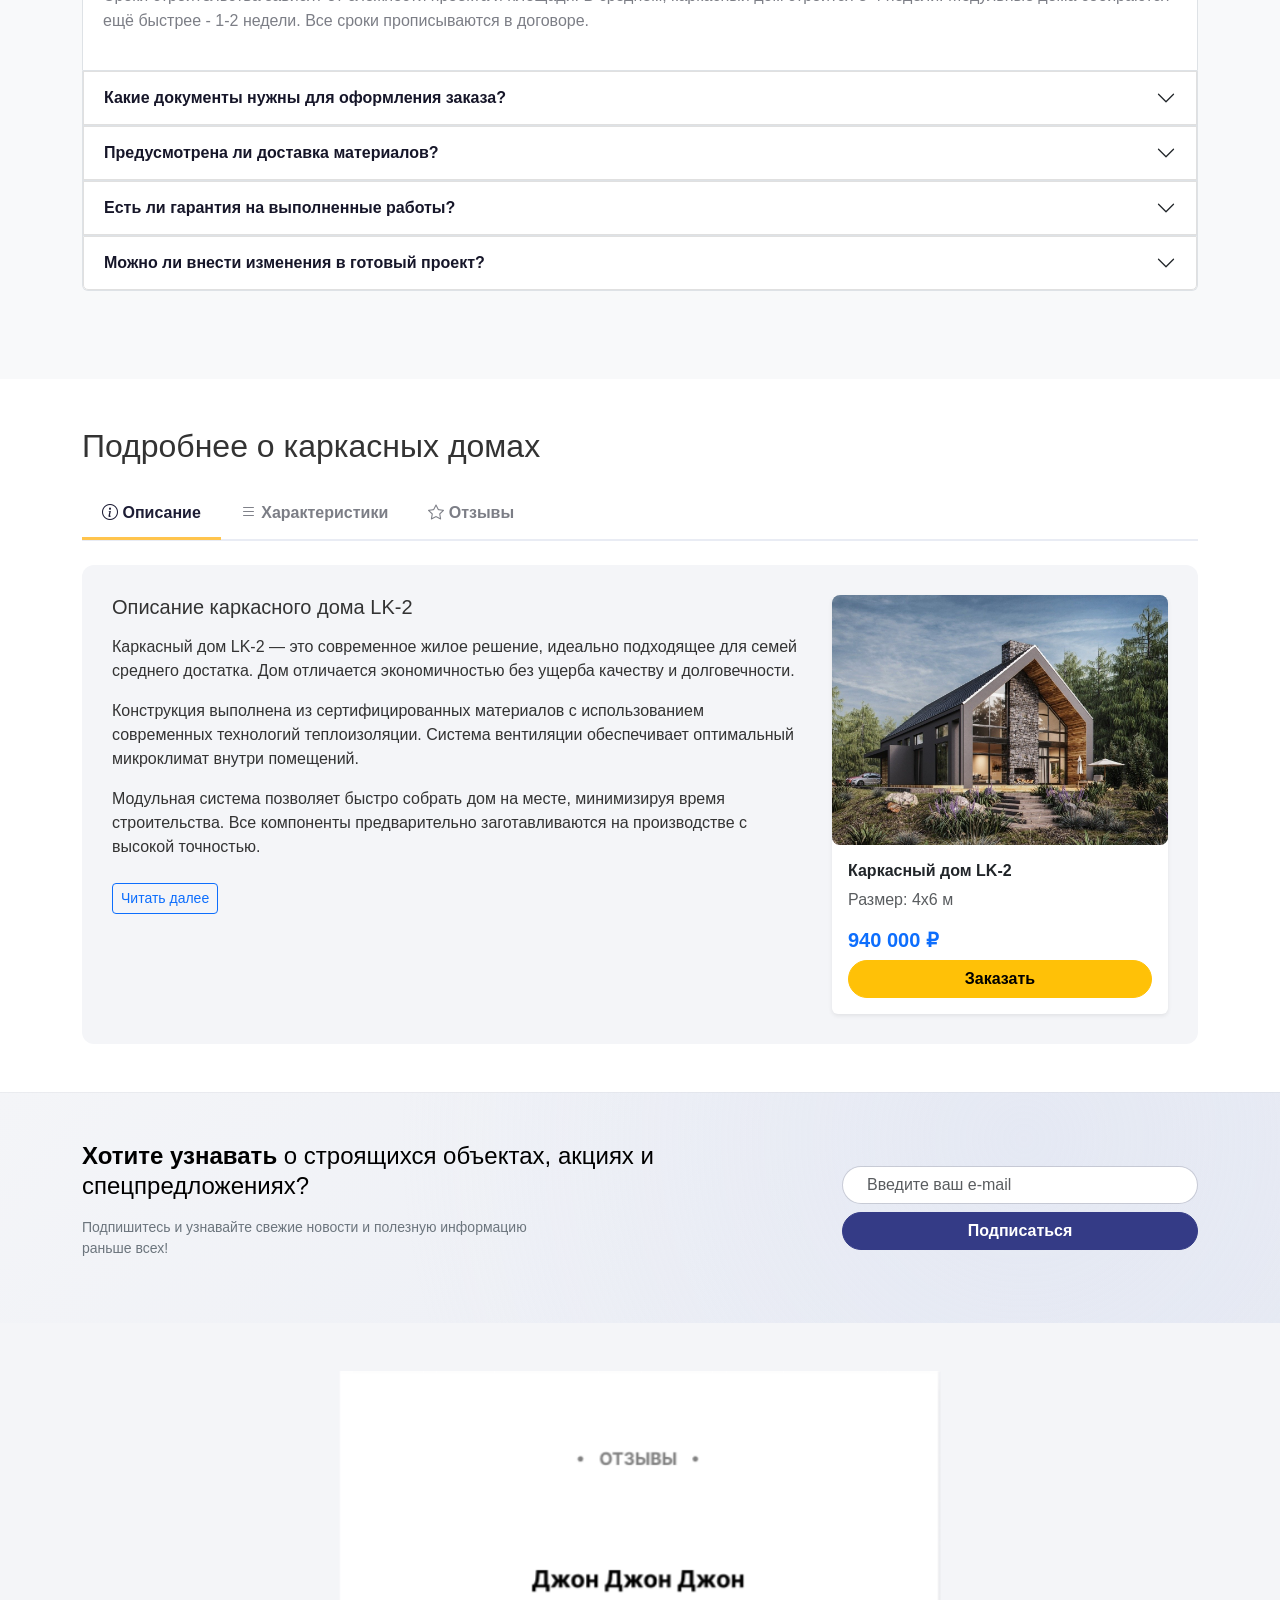
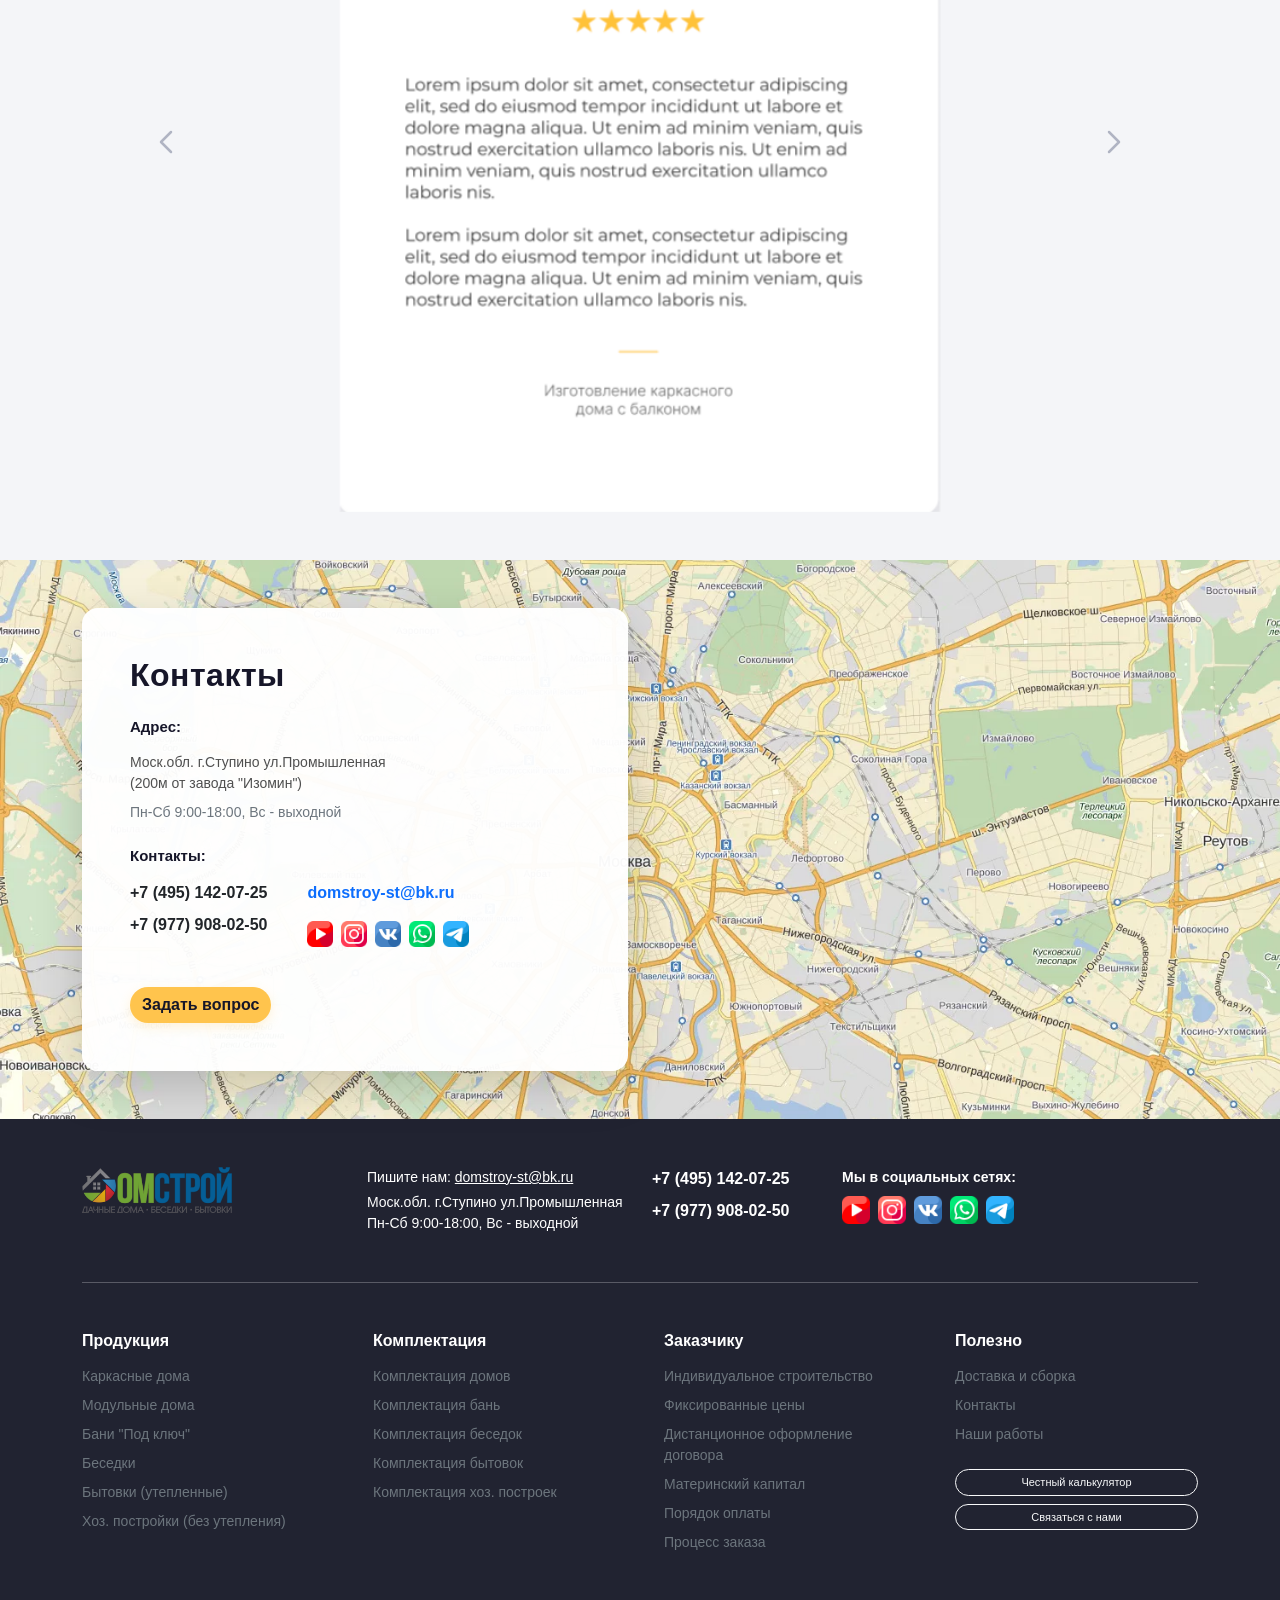
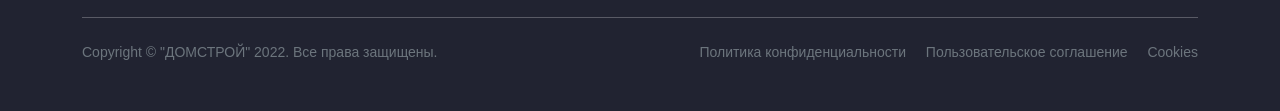
==== commit e600698b: "Update sait2.html" ====
--- a/Bootstrap/sait2.html
+++ b/Bootstrap/sait2.html
@@ -6,6 +6,7 @@
   <title>ДомСтрой — Строительство дачных домов</title>
   <link href="https://cdn.jsdelivr.net/npm/bootstrap@5.3.0/dist/css/bootstrap.min.css" rel="stylesheet">
   <link rel="stylesheet" href="sait2.css">
+  <link rel="stylesheet" href="https://cdn.jsdelivr.net/npm/bootstrap-icons@1.11.3/font/bootstrap-icons.min.css">
 </head>
 <body data-bs-spy="scroll" data-bs-target="#mainNavbar" data-bs-root-margin="0px 0px -40%">
 
--- a/Bootstrap/sait2.css
+++ b/Bootstrap/sait2.css
@@ -3,7 +3,7 @@
 
 /* Общее */
 html { scroll-behavior: smooth; }
-body { font-family: 'Segoe UI', Roboto, Helvetica, Arial, sans-serif; color: var(--text-color); overflow-x: hidden; }
+body { font-family: 'Segoe UI', Roboto, Helvetica, Arial, sans-serif; color: var(--text-color); }
 a { color: inherit; }
 
 /* Навигационная панель */
@@ -118,10 +118,6 @@
 .tab-pane { animation: fadeIn 0.3s ease-in; }
 @keyframes fadeIn { from { opacity: 0; } to { opacity: 1; } }
 
-/* Collapse стили */
-.collapse:not(.show) { display: none; }
-.collapse.show { display: block; }
-
 /* Card table стили */
 .table { margin-bottom: 0; }
 .table thead th { border-top: none; background-color: #eff1f6; font-weight: 600; color: var(--primary-color); }
@@ -132,7 +128,6 @@
 #faqAccordion { margin-bottom: 40px; }
 .nav-tabs .nav-link { position: relative; }
 .tab-content .card { border: 1px solid #ddd; }
-.collapse-toggle { cursor: pointer; }
 
 /* Адаптивность для новых компонентов */
 @media (max-width: 991px) {
@@ -168,7 +163,6 @@
   .hero-content h1 { font-size: 20px; text-transform: none; }
   .offers-title { font-size: 22px; }
   .tab-btn { padding: 8px 14px; font-size: 11px; }
-  .products-grid .col-12 { width: 100%; }
   .promo-content h2 { font-size: 22px; }
   .circle-btn { width: 120px !important; height: 120px !important; font-size: 12px; }
   .advantages-title { font-size: 22px; }
@@ -185,4 +179,4 @@
 .rounded-2 { border-radius: 8px; }
 /* Скрытие горизонтального скролла */
 html { overflow-x: hidden; }
-body { overflow-x: hidden; }+body { overflow-x: hidden; }
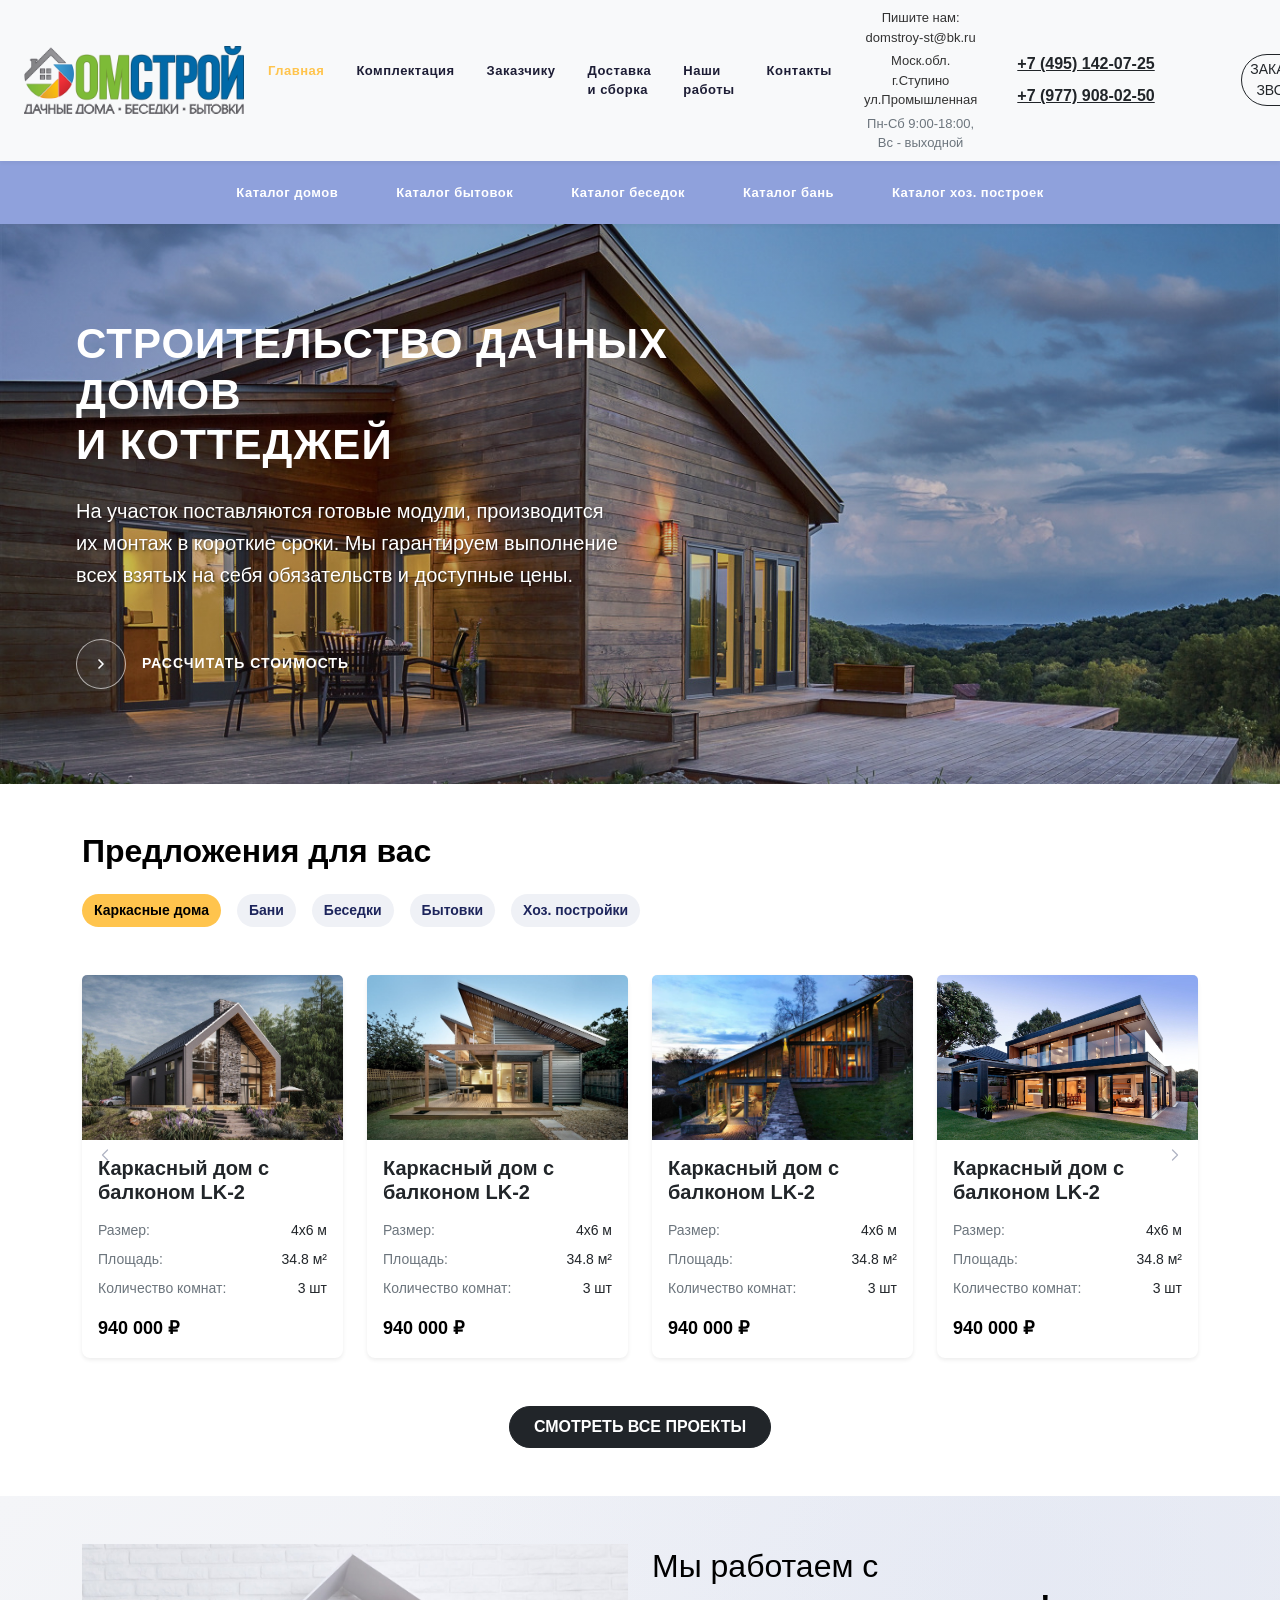
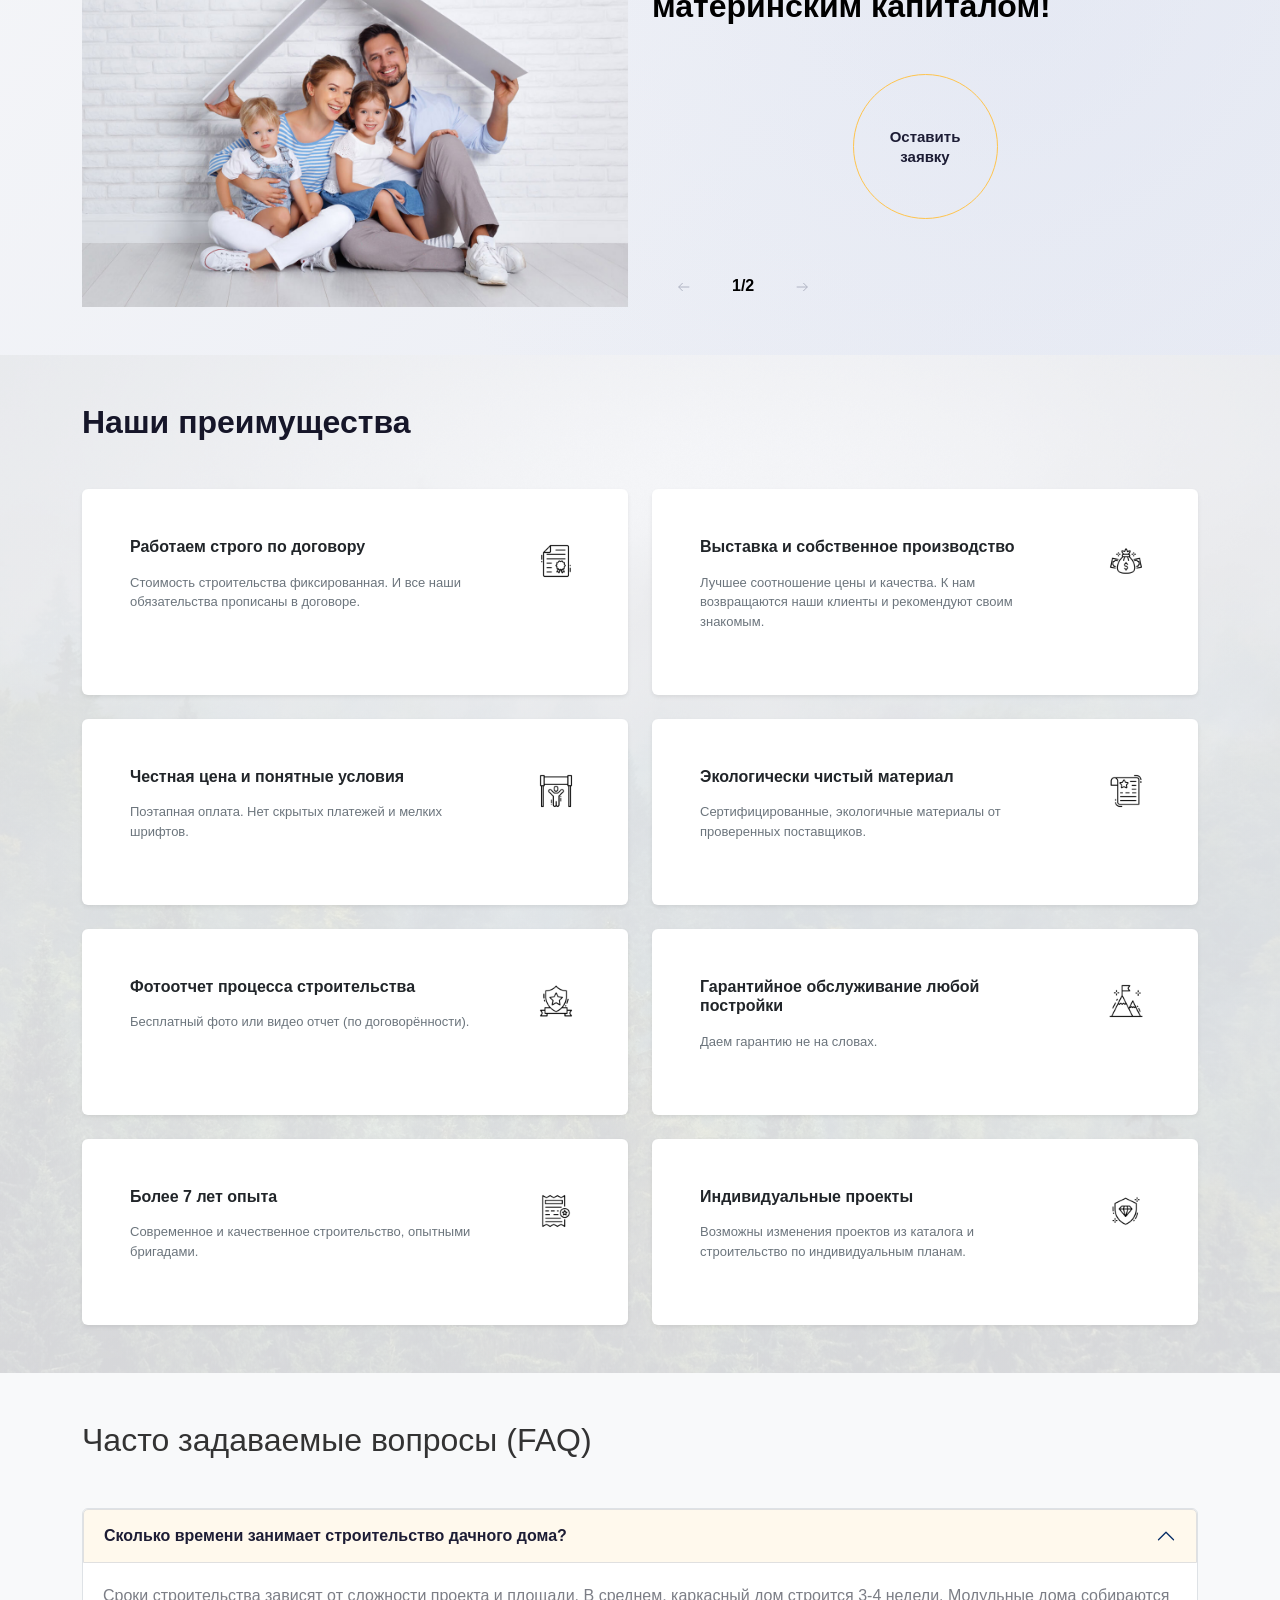
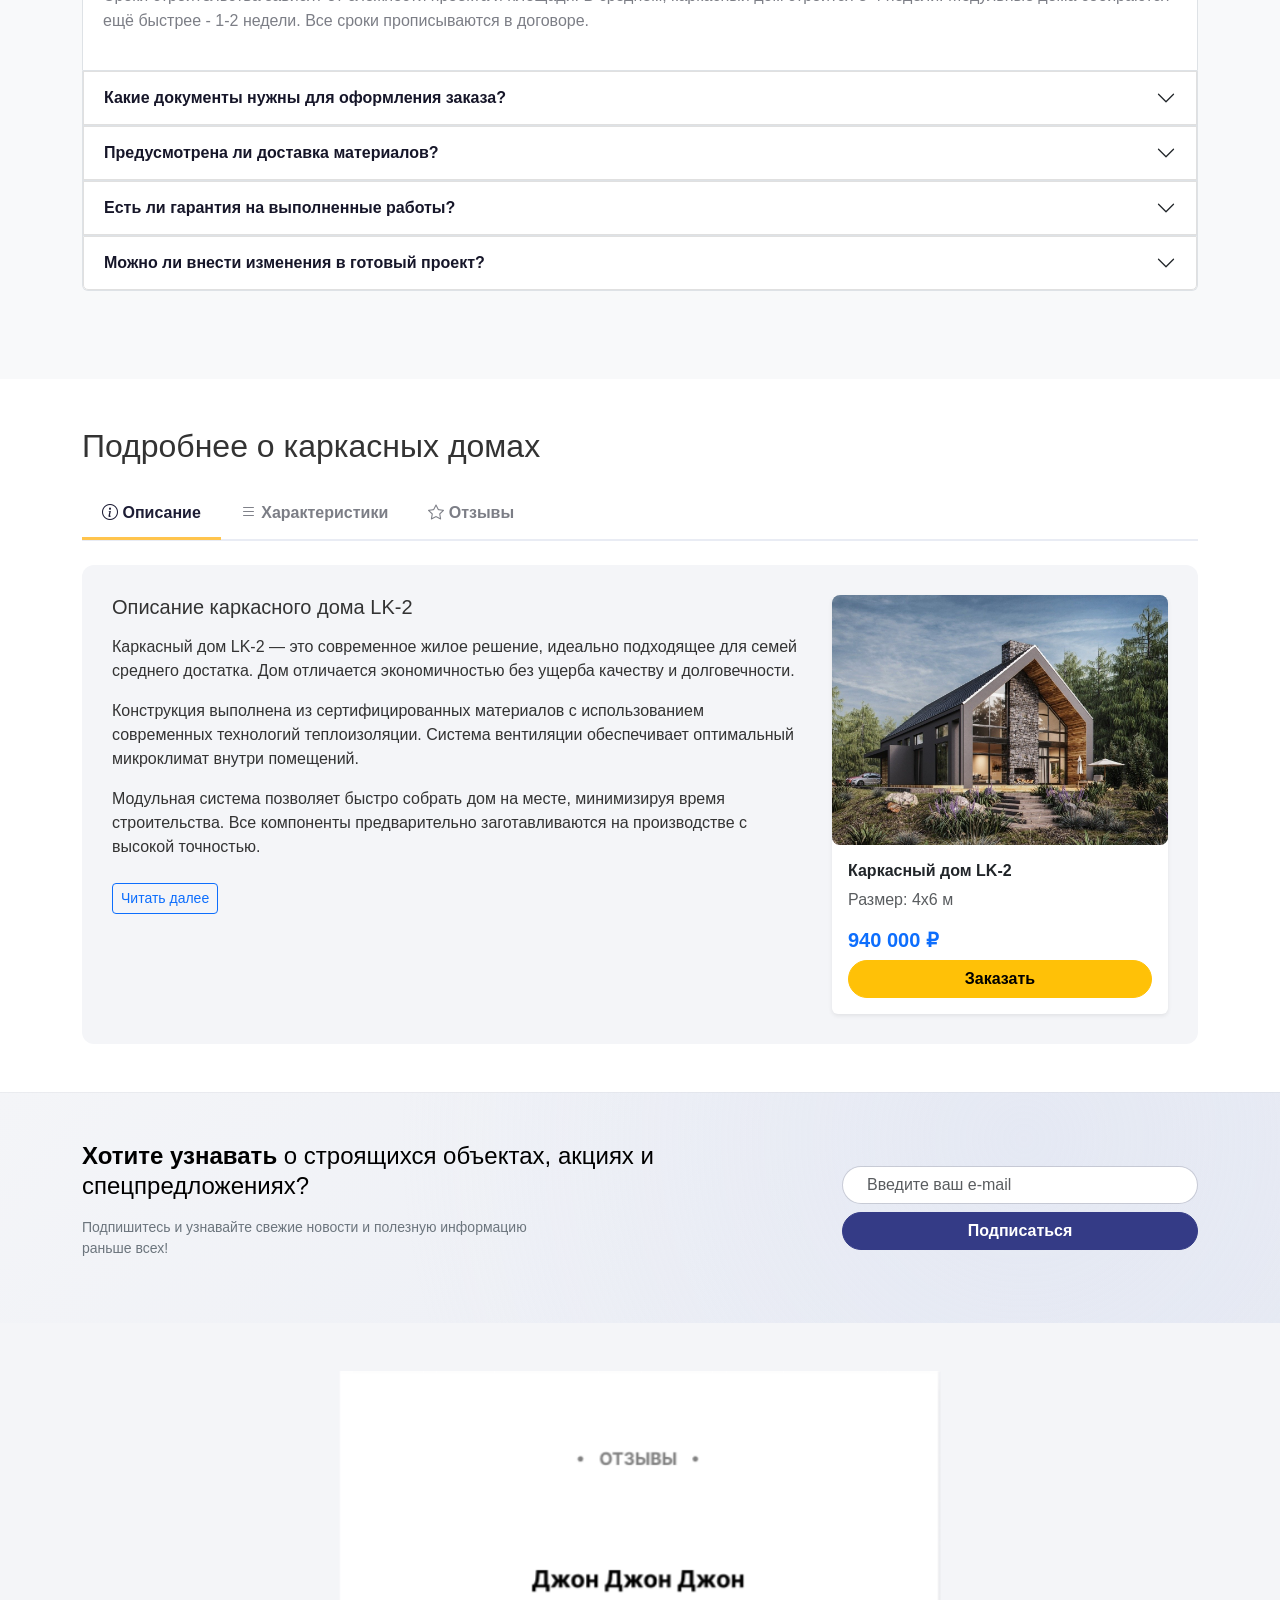
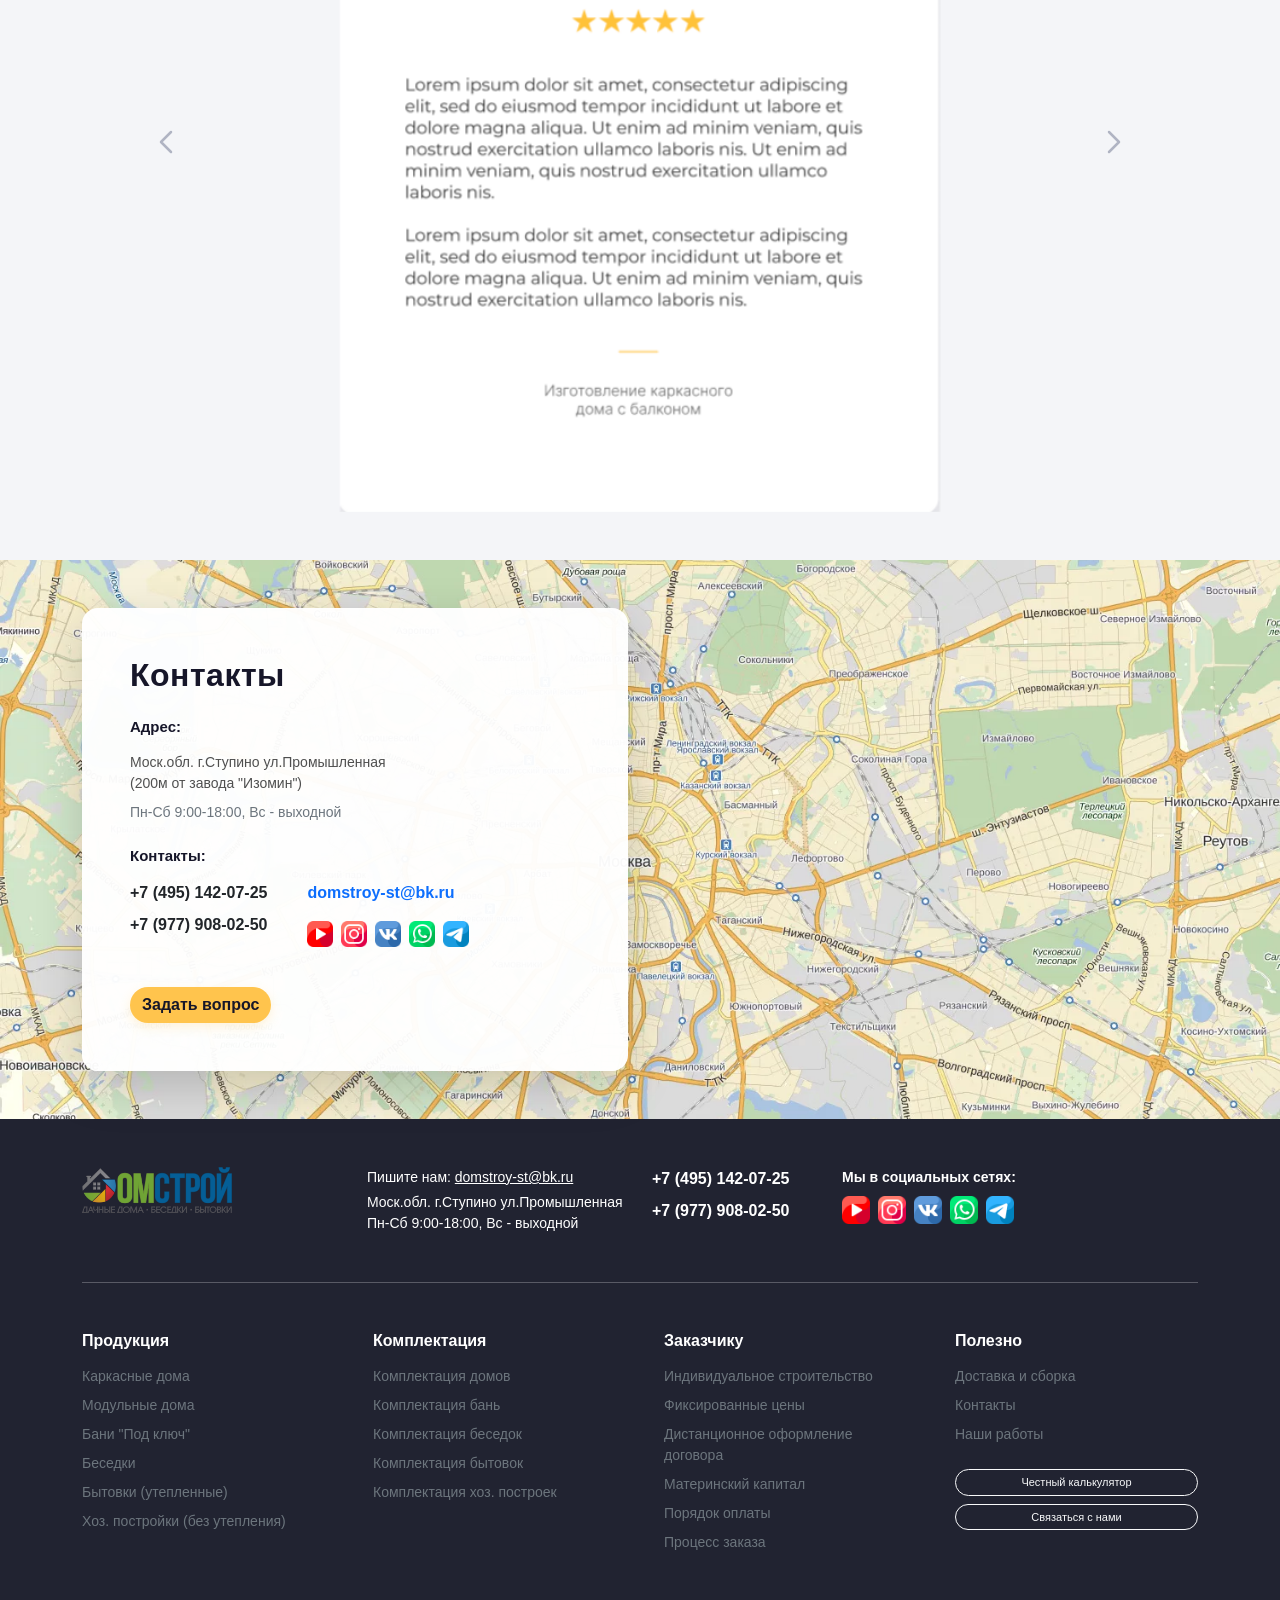
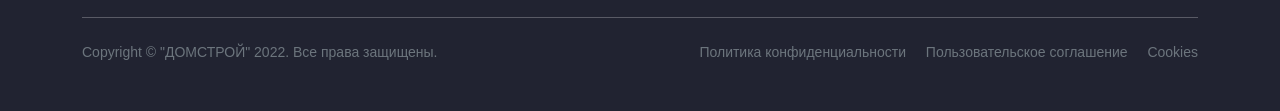
==== commit e4b706d0: "Update sait2.html" ====
--- a/Bootstrap/sait2.html
+++ b/Bootstrap/sait2.html
@@ -10,7 +10,7 @@
 </head>
 <body data-bs-spy="scroll" data-bs-target="#mainNavbar" data-bs-root-margin="0px 0px -40%">
 
-  <header id="main">
+  <header id="main" class="header">
     <nav class="navbar navbar-expand-lg navbar-light bg-light sticky-top" id="mainNavbar">
       <div class="container-fluid px-3 px-md-4">
         <a class="navbar-brand" href="#main">
@@ -231,7 +231,7 @@
         </div>
       </div>
     </section>
-    <section class="promo-slider py-5" >
+    <section class="promo-slider py-5" id="client">
       <div class="container-lg">
         <div class="row align-items-center gy-4">
           <div class="col-12 col-lg-6">
@@ -378,9 +378,7 @@
         </div>
       </div>
     </section>
-
-    <!-- СКРЫТИЕ И РАСКРЫТИЕ КОНТЕНТА -->
-    <!-- 9. Accordion: Группа сворачиваемых панелей (FAQ) -->
+    <!--Группа сворачиваемых панелей -->
     <section class="py-5 bg-light" id="faq">
       <div class="container-lg">
         <h2 class="mb-5">Часто задаваемые вопросы (FAQ)</h2>
@@ -453,8 +451,7 @@
         </div>
       </div>
     </section>
-
-    <!-- 11. Nav-Tabs: Переключение между вкладками с разным содержимым -->
+    <!-- Переключение между вкладками с разным содержимым -->
     <section class="py-5">
       <div class="container-lg">
         <h2 class="mb-4">Подробнее о каркасных домах</h2>
@@ -486,7 +483,7 @@
                 <p>Конструкция выполнена из сертифицированных материалов с использованием современных технологий теплоизоляции. Система вентиляции обеспечивает оптимальный микроклимат внутри помещений.</p>
                 <p>Модульная система позволяет быстро собрать дом на месте, минимизируя время строительства. Все компоненты предварительно заготавливаются на производстве с высокой точностью.</p>
                 
-                <!-- 10. Collapse: Сворачиваемый блок "Читать далее" -->
+                <!-- Сворачиваемый блок "Читать далее" -->
                 <div class="mt-4">
                   <button class="btn btn-outline-primary btn-sm" type="button" data-bs-toggle="collapse" data-bs-target="#moreDescription" aria-expanded="false" aria-controls="moreDescription">
                     Читать далее
@@ -781,7 +778,6 @@
     </div>
   </footer>
 
-  <!-- Modal: Callback -->
   <div class="modal fade" id="callbackModal" tabindex="-1" aria-hidden="true">
     <div class="modal-dialog modal-dialog-centered">
       <div class="modal-content border-0">
@@ -806,7 +802,6 @@
     </div>
   </div>
 
-  <!-- Modal: Application -->
   <div class="modal fade" id="applicationModal" tabindex="-1" aria-hidden="true">
     <div class="modal-dialog modal-dialog-centered">
       <div class="modal-content border-0">
@@ -835,7 +830,6 @@
     </div>
   </div>
 
-  <!-- Modal: Question -->
   <div class="modal fade" id="questionModal" tabindex="-1" aria-hidden="true">
     <div class="modal-dialog modal-dialog-centered">
       <div class="modal-content border-0">
@@ -864,31 +858,25 @@
     </div>
   </div>
 
-  <!-- Toast Notification -->
   <div class="toast-container position-fixed bottom-0 end-0 p-3" id="toastContainer"></div>
 
-  <!-- Tooltip Examples -->
   <div class="d-none" id="tooltipContainer">
     <button type="button" class="btn btn-sm btn-outline-secondary" data-bs-toggle="tooltip" data-bs-title="This is a tooltip" data-bs-placement="top">Hover me</button>
   </div>
 
   <script src="https://cdn.jsdelivr.net/npm/bootstrap@5.3.0/dist/js/bootstrap.bundle.min.js"></script>
   <script>
-    // Initialize tooltips
     const tooltipTriggerList = [].slice.call(document.querySelectorAll('[data-bs-toggle="tooltip"]'))
     const tooltipList = tooltipTriggerList.map(function (tooltipTriggerEl) {
       return new bootstrap.Tooltip(tooltipTriggerEl)
     })
 
-    // Initialize all accordion and collapse elements
     document.querySelectorAll('[data-bs-toggle="collapse"]').forEach(element => {
       element.addEventListener('click', function() {
-        // Smooth expansion animation
         this.classList.toggle('expanding');
       });
     });
 
-    // Toast notification example
     function showToast(title, message) {
       const toastContainer = document.getElementById('toastContainer');
       const toastHTML = `
@@ -906,8 +894,6 @@
       toast.show();
       setTimeout(() => toastElement.remove(), 5000);
     }
-
-    // Contact form handling
     document.querySelectorAll('form').forEach(form => {
       form.addEventListener('submit', function(e) {
         e.preventDefault();
@@ -919,8 +905,6 @@
         this.reset();
       });
     });
-
-    // Smooth scroll for menu links
     document.querySelectorAll('a[href^="#"]').forEach(anchor => {
       anchor.addEventListener('click', function (e) {
         const href = this.getAttribute('href');
@@ -930,23 +914,14 @@
         }
       });
     });
-
-    // Tab content scroll tracking
     document.querySelectorAll('[data-bs-toggle="tab"]').forEach(tab => {
       tab.addEventListener('shown.bs.tab', function() {
-        // Scroll to tab section when tab is switched
         const tabParent = this.closest('.container-lg');
         if (tabParent) {
           tabParent.scrollIntoView({ behavior: 'smooth', block: 'start' });
         }
       });
     });
-
-    // Accordion auto-close on page load for better UX
-    const accordion = document.querySelector('.accordion');
-    if (accordion) {
-      // Keep only first item open by default (already set in HTML)
-    }
   </script>
 </body>
 </html>
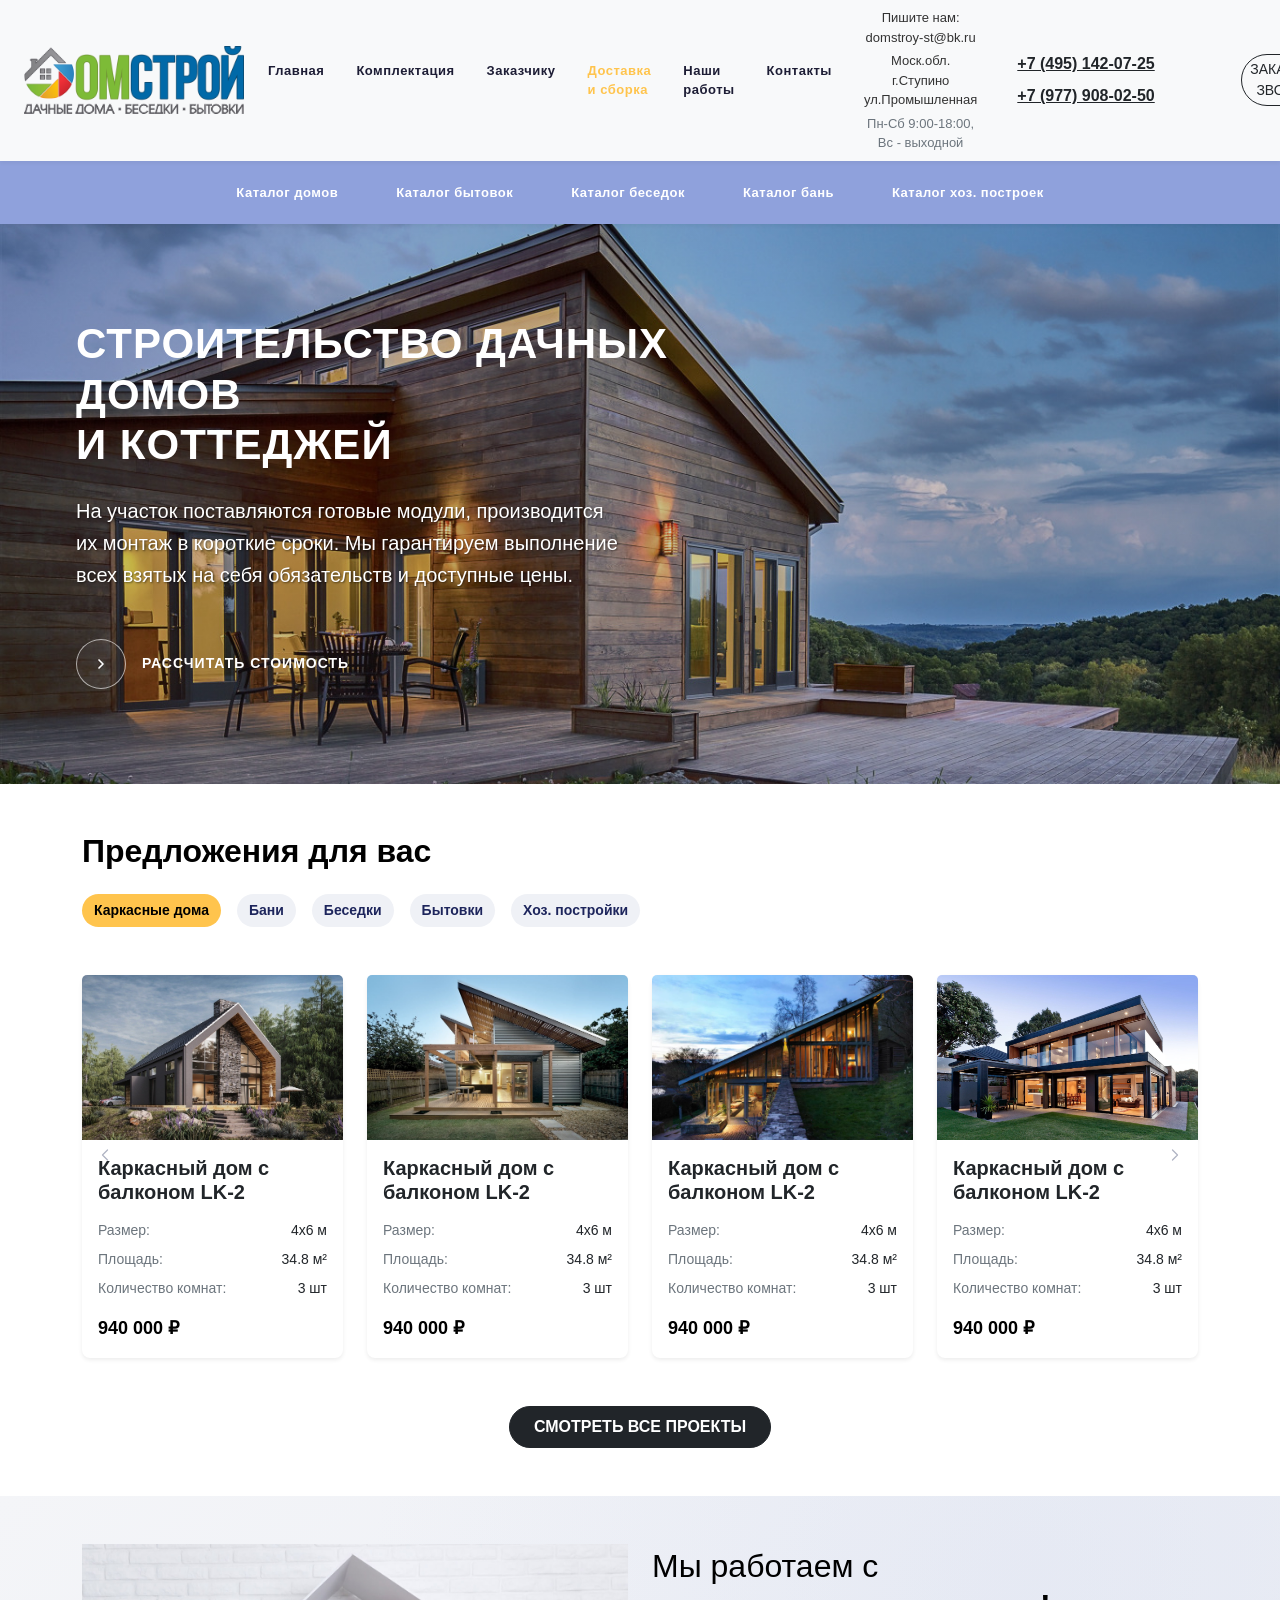
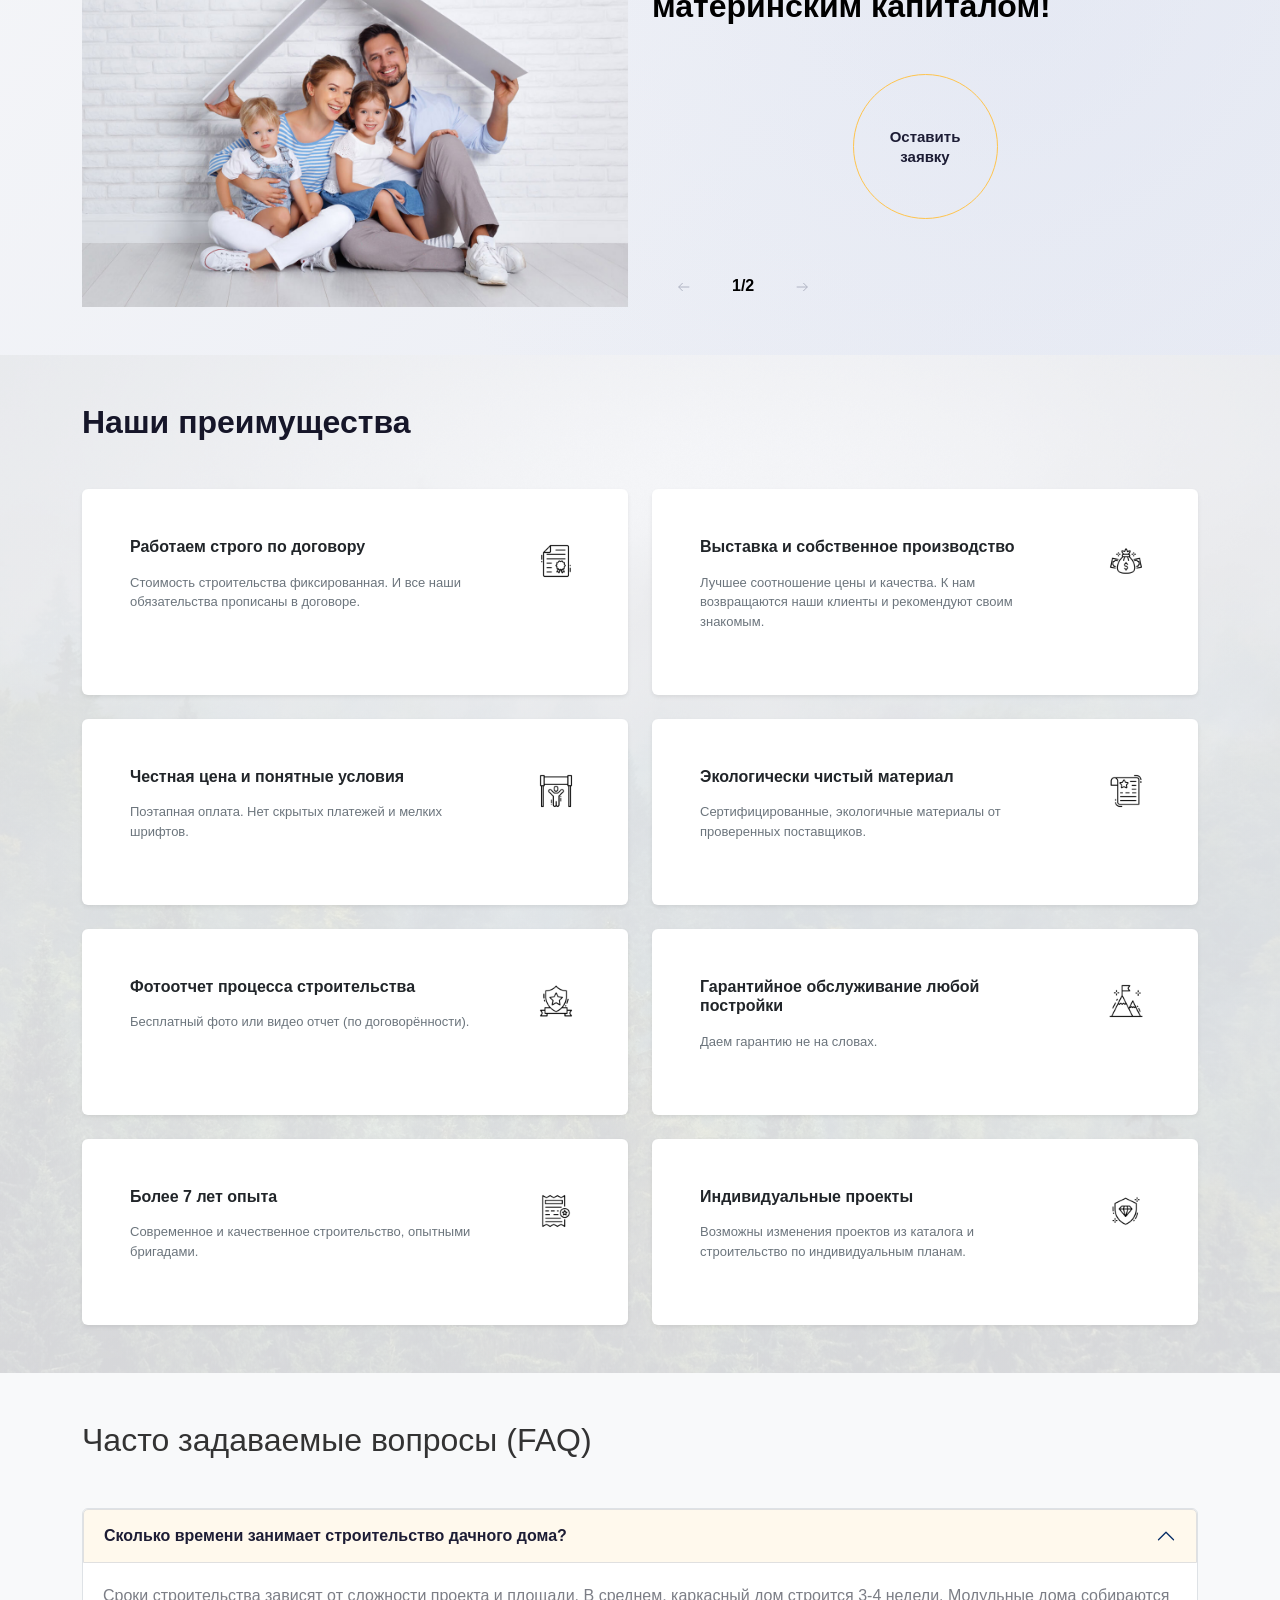
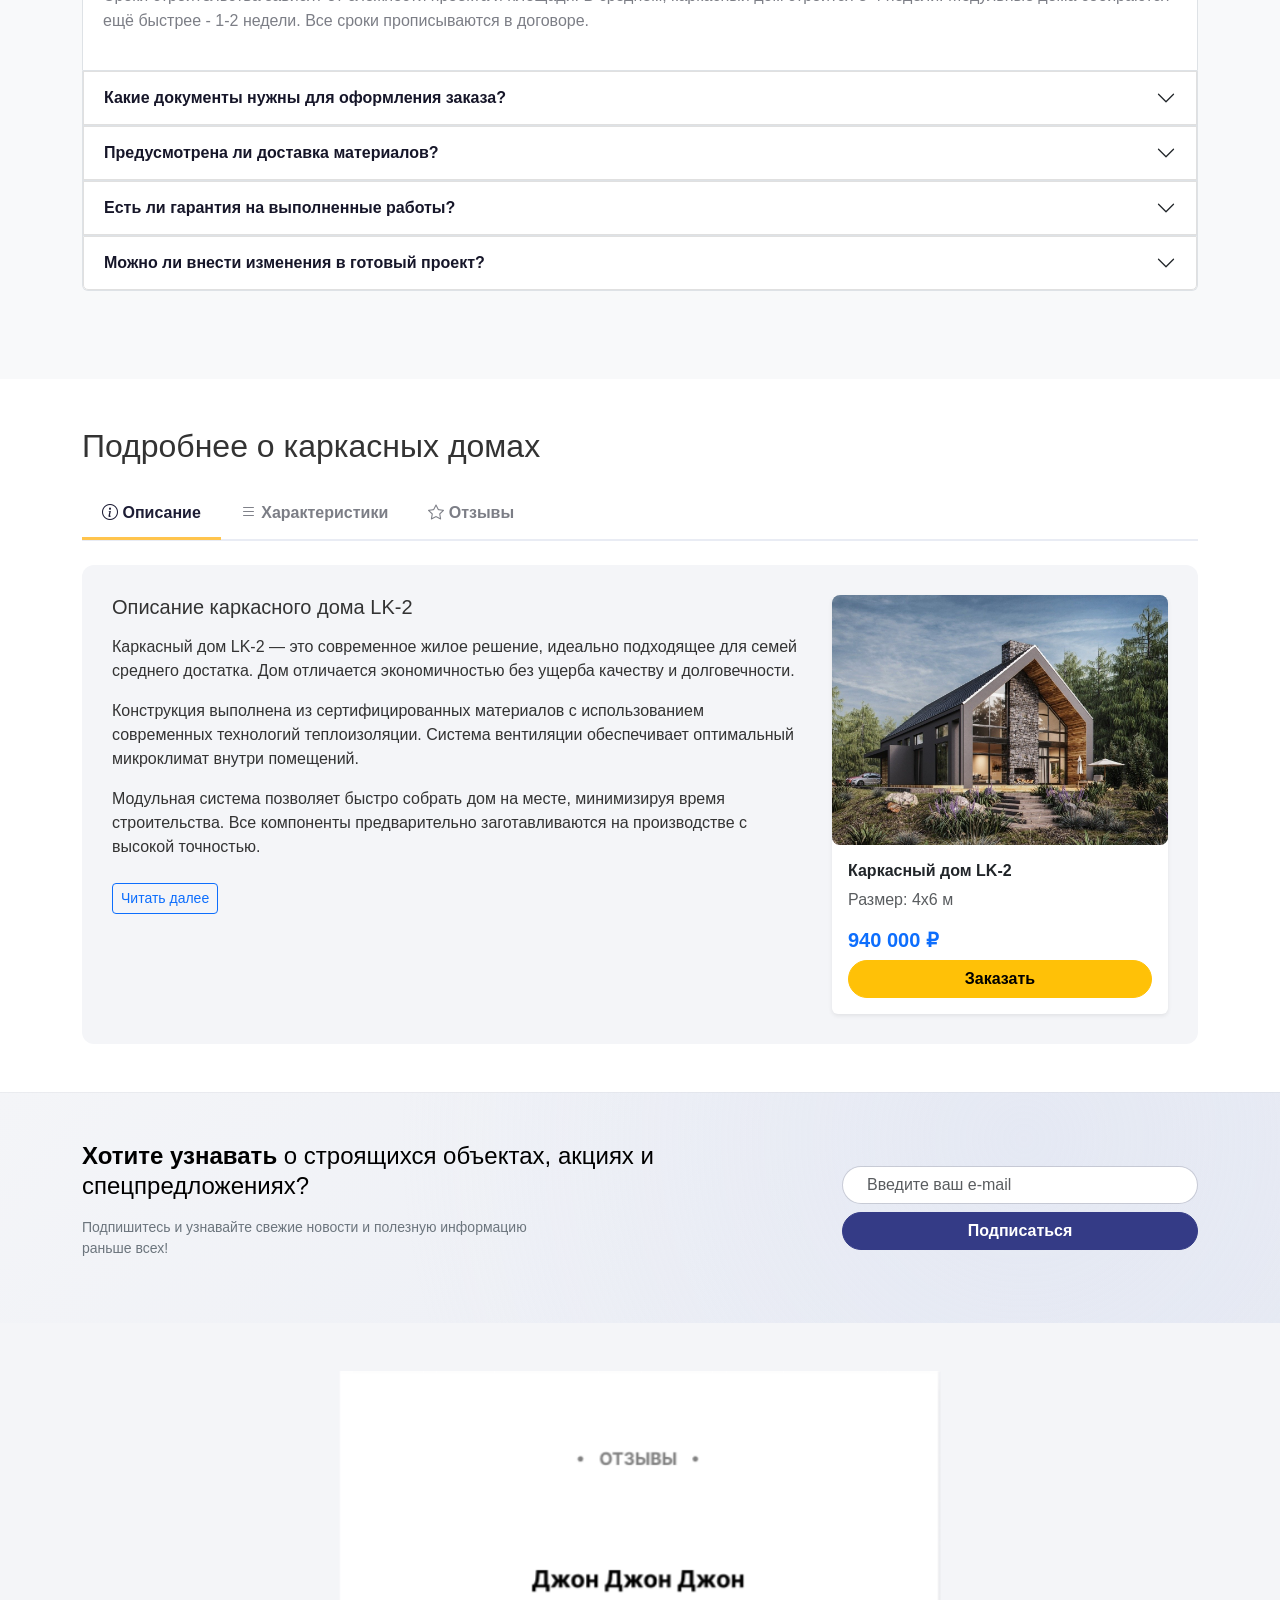
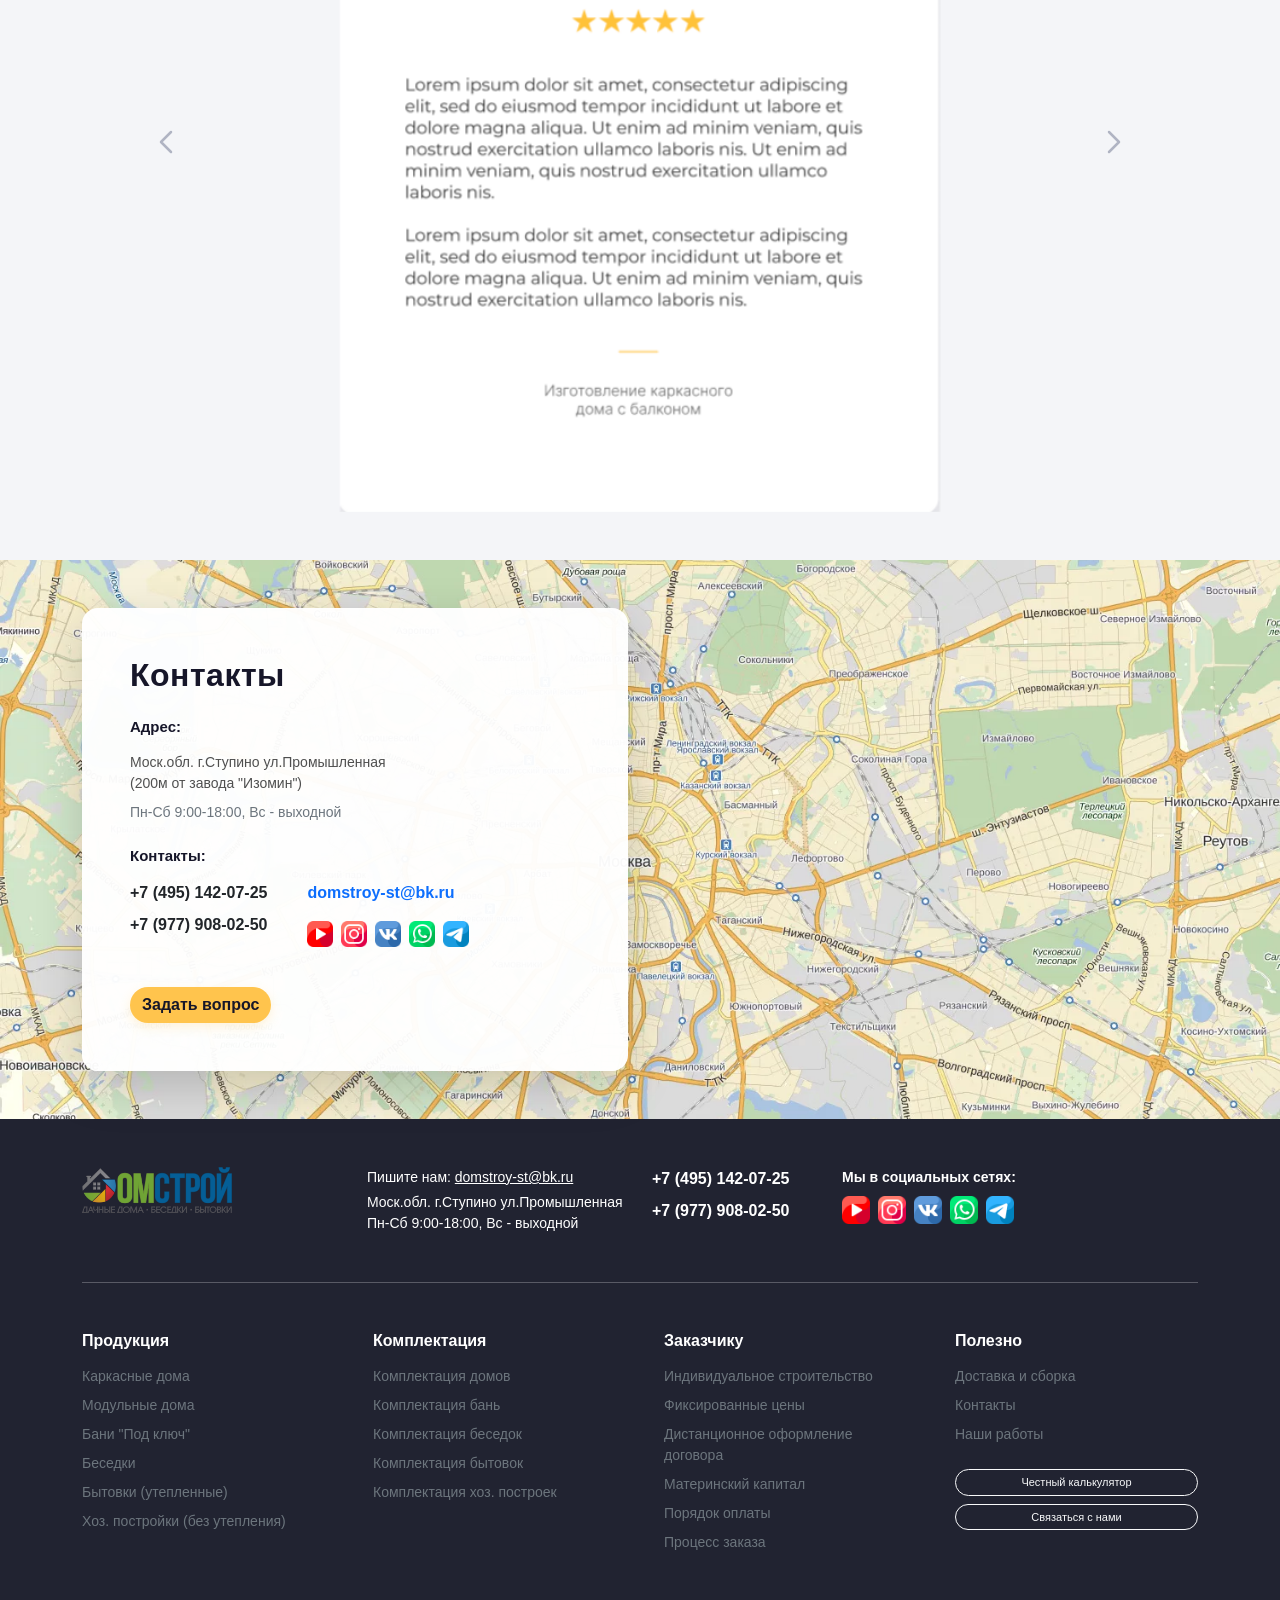
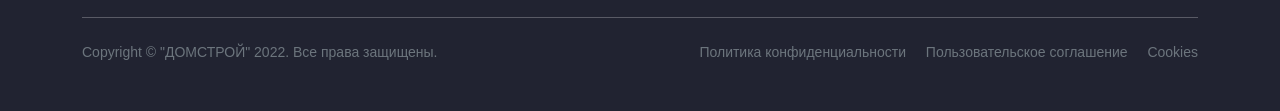
==== commit ab723afa: "Update sait2.html" ====
--- a/Bootstrap/sait2.html
+++ b/Bootstrap/sait2.html
@@ -10,7 +10,7 @@
 </head>
 <body data-bs-spy="scroll" data-bs-target="#mainNavbar" data-bs-root-margin="0px 0px -40%">
 
-  <header id="main" class="header">
+  <header id="main">
     <nav class="navbar navbar-expand-lg navbar-light bg-light sticky-top" id="mainNavbar">
       <div class="container-fluid px-3 px-md-4">
         <a class="navbar-brand" href="#main">
